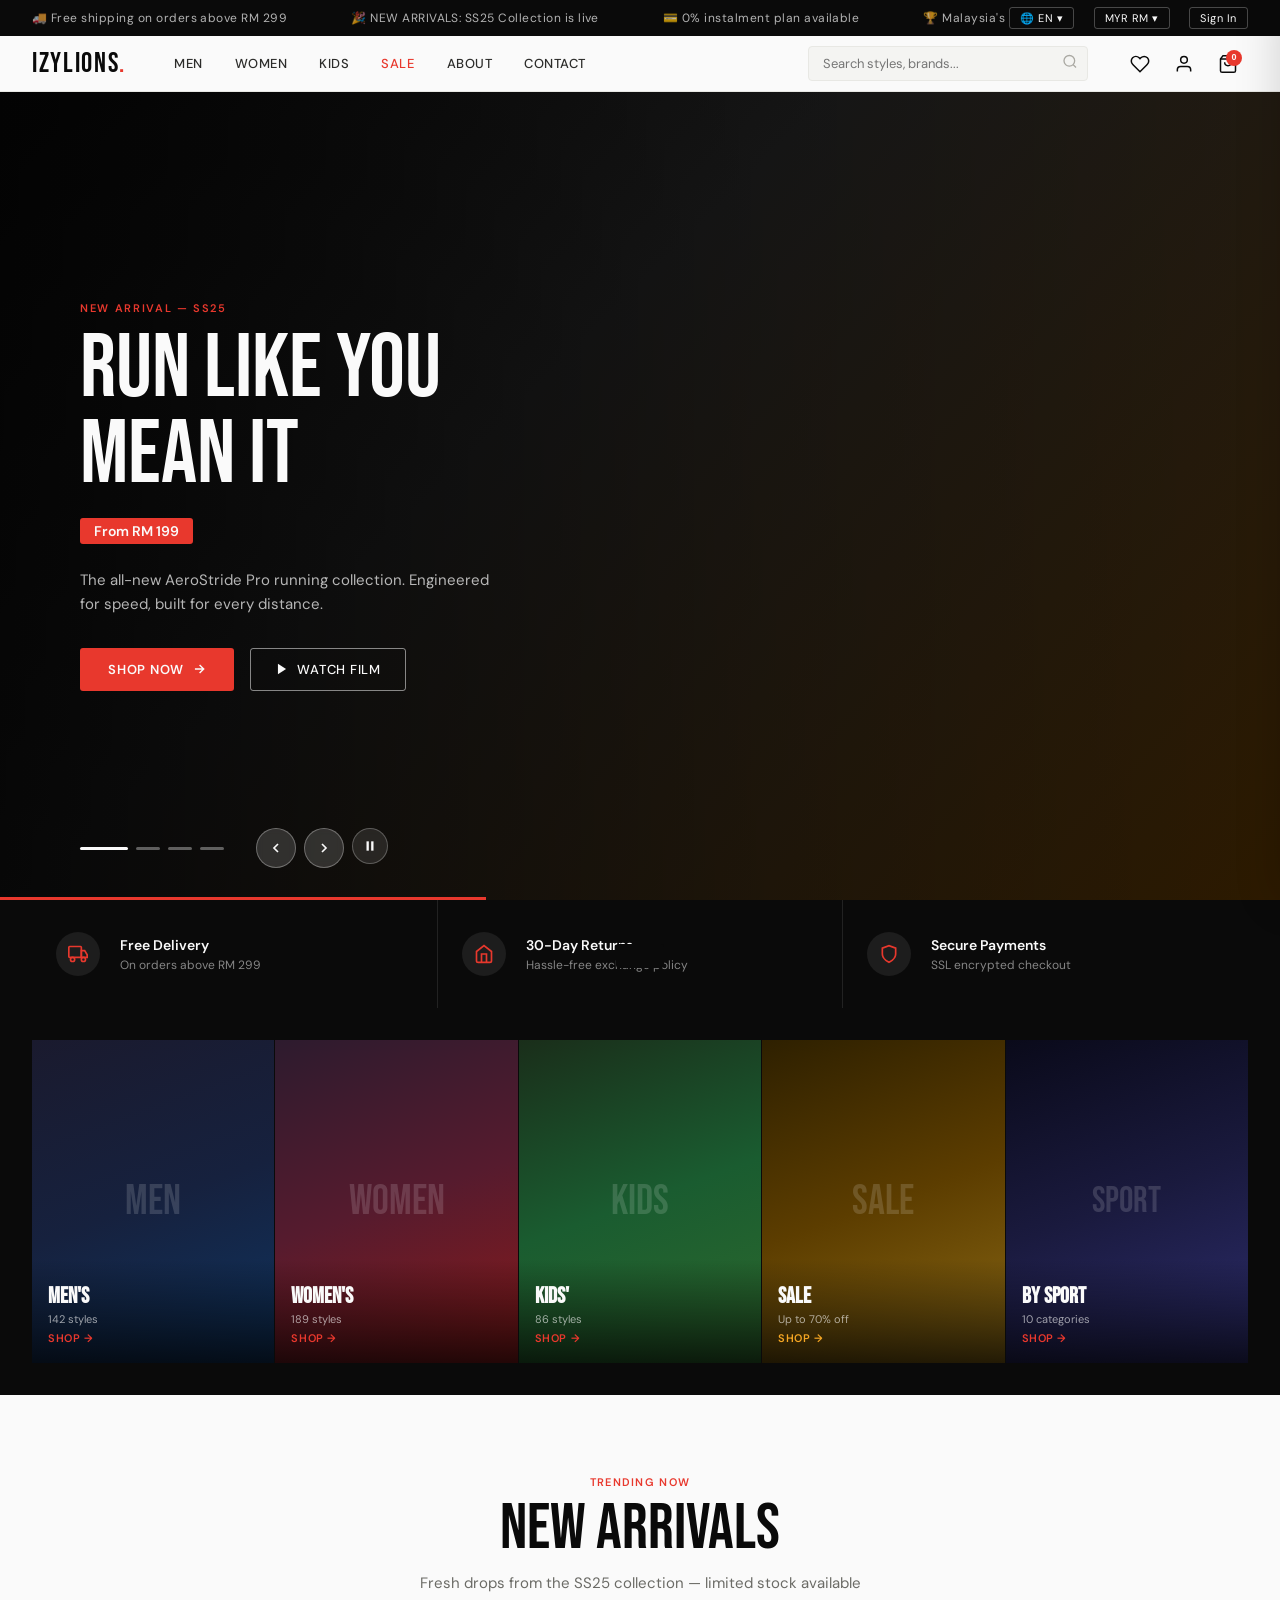
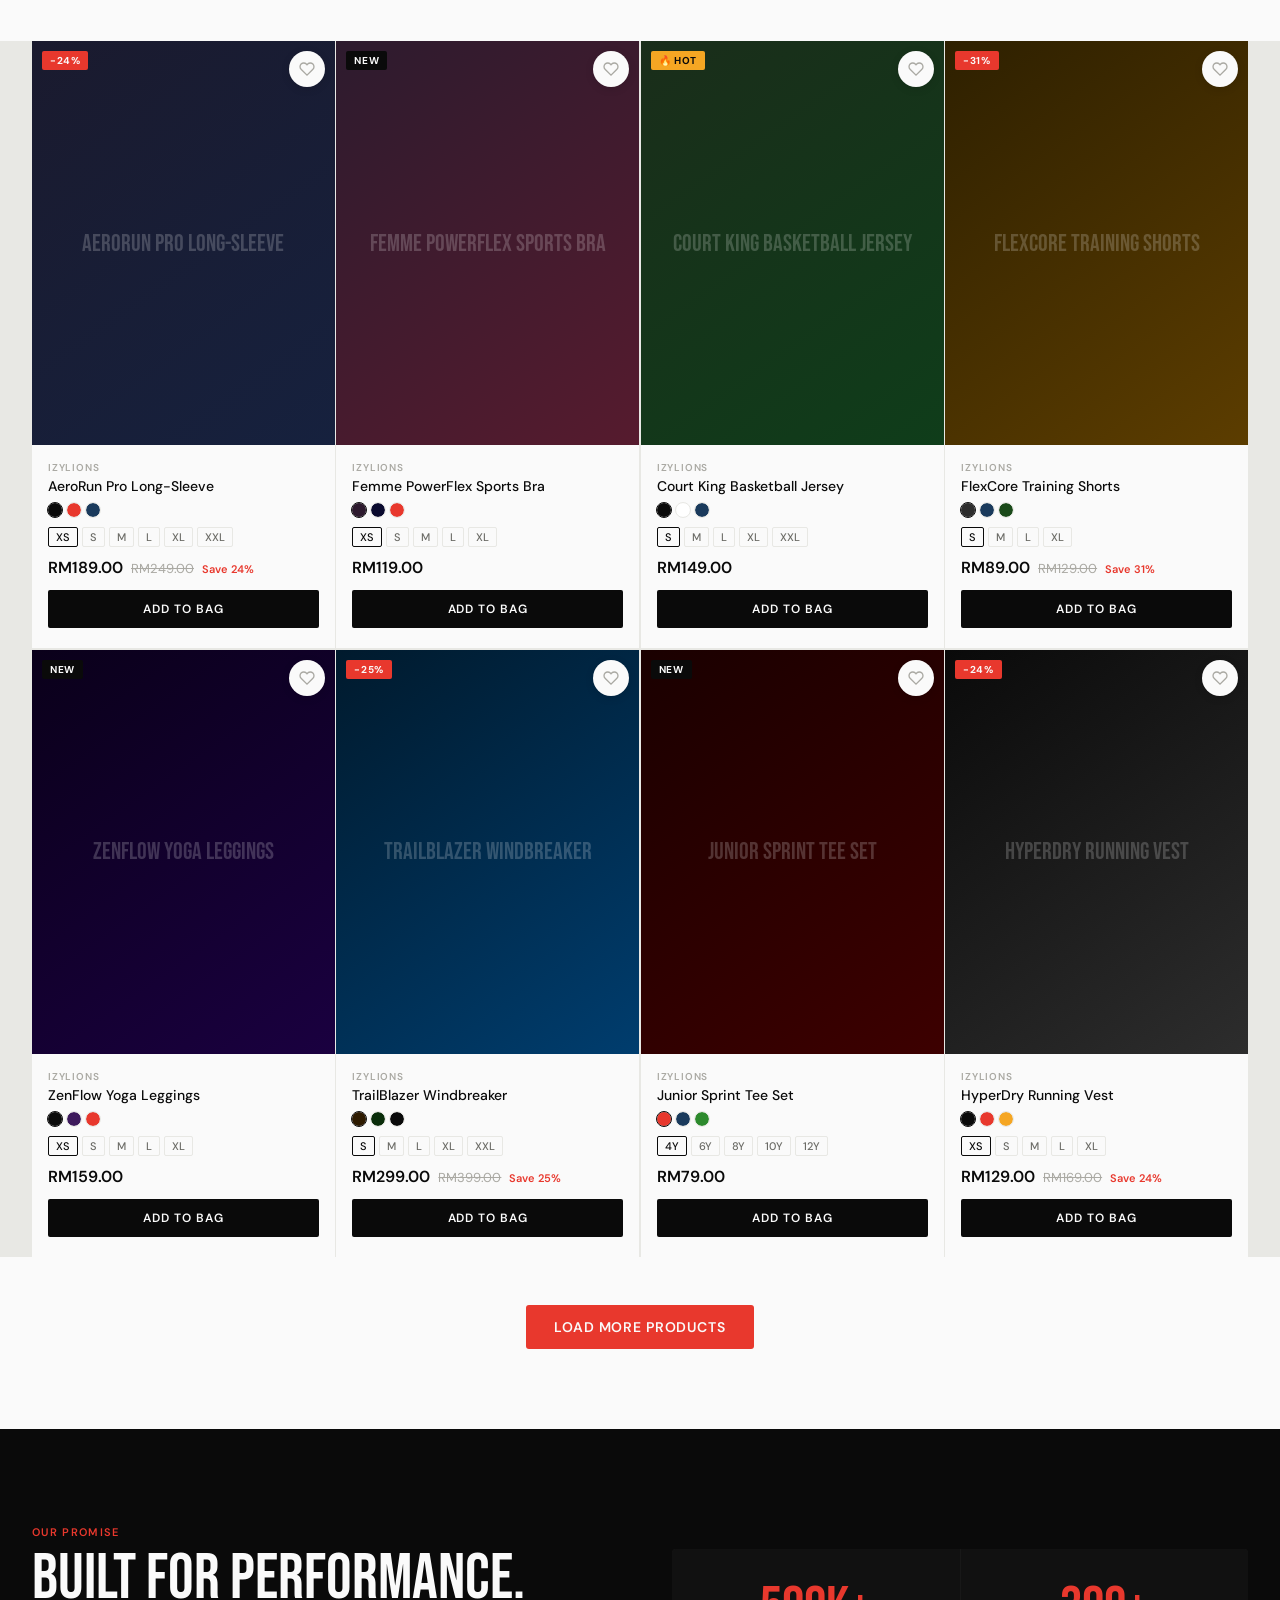
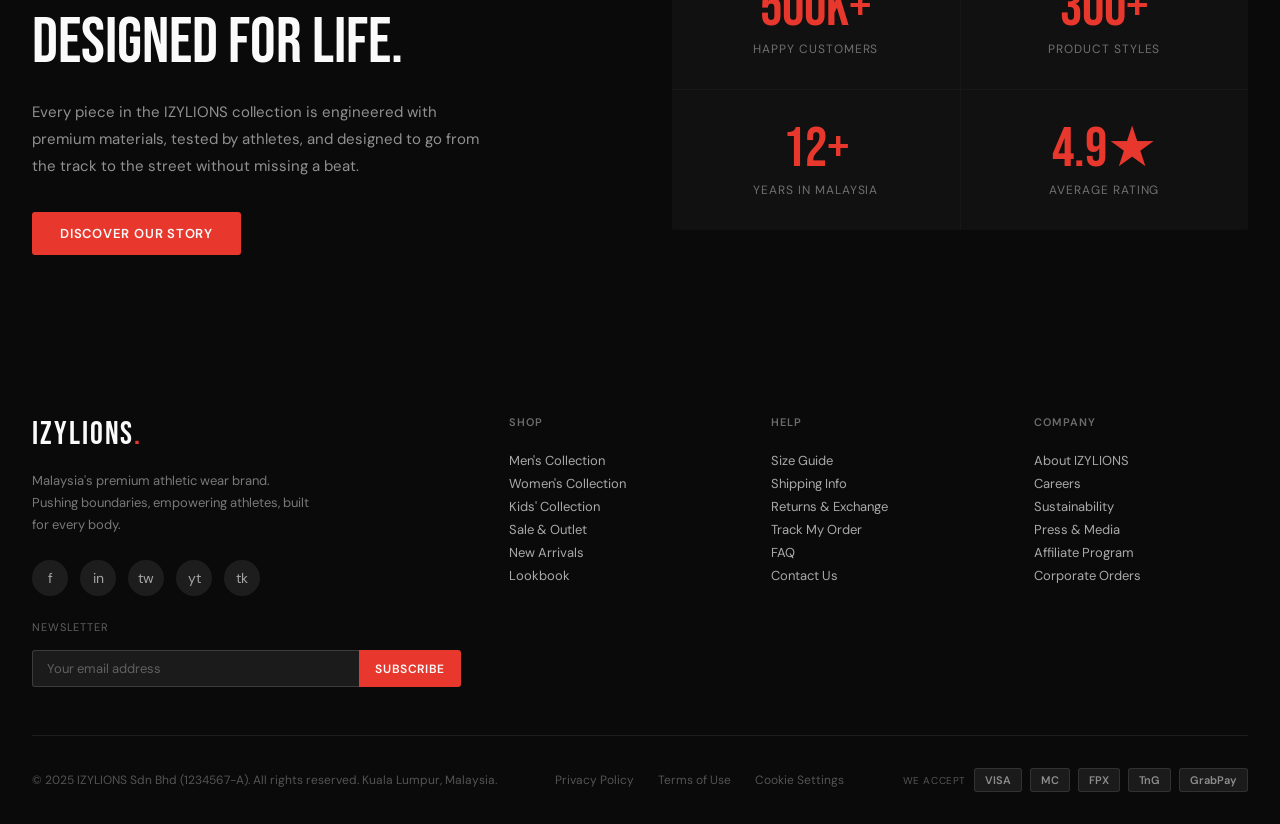
==== index.html @ 48afe11f "Rename store.html to index.html" ====
<!DOCTYPE html>
<html lang="en">
<head>
<meta charset="UTF-8">
<meta name="viewport" content="width=device-width, initial-scale=1.0">
<title>IZYLIONS — Premium Athletic Wear</title>
<link href="https://fonts.googleapis.com/css2?family=Bebas+Neue&family=DM+Sans:wght@300;400;500;600&family=DM+Serif+Display:ital@0;1&display=swap" rel="stylesheet">
<style>
:root {
  --black: #0a0a0a;
  --white: #fafafa;
  --accent: #e8382d;
  --accent2: #f5a623;
  --gray-100: #f4f4f2;
  --gray-200: #e8e8e4;
  --gray-400: #aaa9a3;
  --gray-600: #6b6b66;
  --gray-800: #2c2c2a;
  --font-display: 'Bebas Neue', sans-serif;
  --font-body: 'DM Sans', sans-serif;
  --font-serif: 'DM Serif Display', serif;
  --nav-h: 56px;
  --topbar-h: 36px;
}
* { margin:0; padding:0; box-sizing:border-box; }
html { scroll-behavior: smooth; }
body { font-family: var(--font-body); background: var(--white); color: var(--black); overflow-x:hidden; }

/* ─── CURRENCY/LANGUAGE BAR ─── */
#topbar {
  height: var(--topbar-h);
  background: var(--black);
  color: var(--white);
  display: flex;
  align-items: center;
  justify-content: space-between;
  padding: 0 2rem;
  font-size: 12px;
  letter-spacing: 0.04em;
  position: relative;
  z-index: 200;
}
#topbar .marquee-wrap { flex:1; overflow:hidden; }
#topbar .marquee { display:flex; gap:4rem; animation: marquee 28s linear infinite; white-space:nowrap; }
@keyframes marquee { from{transform:translateX(0)} to{transform:translateX(-50%)} }
#topbar .marquee span { opacity:.7; }
.topbar-right { display:flex; align-items:center; gap:1.2rem; flex-shrink:0; }
.currency-btn, .lang-btn {
  background: transparent;
  border: 1px solid rgba(255,255,255,0.25);
  color: var(--white);
  padding: 3px 10px;
  border-radius: 3px;
  font-size: 11px;
  cursor: pointer;
  font-family: var(--font-body);
  letter-spacing: 0.05em;
  position: relative;
}
.currency-btn:hover, .lang-btn:hover { border-color:rgba(255,255,255,0.6); }
.dropdown-panel {
  position: absolute;
  top: calc(100% + 6px);
  right: 0;
  background: var(--black);
  border: 1px solid rgba(255,255,255,0.15);
  min-width: 160px;
  z-index: 300;
  display: none;
  border-radius: 4px;
  overflow: hidden;
}
.dropdown-panel.open { display:block; }
.dropdown-panel a {
  display: flex; align-items:center; gap:8px;
  padding: 9px 14px;
  color: rgba(255,255,255,0.8);
  text-decoration: none;
  font-size: 12px;
  transition: background 0.15s;
}
.dropdown-panel a:hover { background: rgba(255,255,255,0.08); color:var(--white); }
.dropdown-panel a .flag { font-size:16px; }

/* ─── MAIN NAVBAR ─── */
#navbar {
  height: var(--nav-h);
  background: var(--white);
  border-bottom: 1px solid var(--gray-200);
  display: flex;
  align-items: center;
  padding: 0 2rem;
  gap: 2rem;
  position: sticky;
  top: 0;
  z-index: 150;
  transition: box-shadow 0.2s;
}
#navbar.scrolled { box-shadow: 0 2px 20px rgba(0,0,0,0.08); }
.logo {
  font-family: var(--font-display);
  font-size: 28px;
  letter-spacing: 0.06em;
  color: var(--black);
  text-decoration: none;
  flex-shrink: 0;
}
.logo span { color: var(--accent); }

/* ─── MEGA MENU NAV ─── */
.nav-links { display:flex; align-items:center; gap:0; flex:1; }
.nav-item { position:relative; }
.nav-item > a {
  display: block;
  padding: 0 1rem;
  height: var(--nav-h);
  line-height: var(--nav-h);
  font-size: 13px;
  font-weight: 500;
  letter-spacing: 0.04em;
  color: var(--gray-800);
  text-decoration: none;
  text-transform: uppercase;
  transition: color 0.15s;
  white-space: nowrap;
}
.nav-item > a:hover, .nav-item.active > a { color: var(--accent); }
.nav-item:hover .mega-menu { display:flex; }
.mega-menu {
  display: none;
  position: absolute;
  top: var(--nav-h);
  left: -2rem;
  background: var(--white);
  border: 1px solid var(--gray-200);
  border-top: 2px solid var(--accent);
  min-width: 680px;
  padding: 2rem;
  gap: 2.5rem;
  box-shadow: 0 8px 32px rgba(0,0,0,0.1);
  z-index: 200;
}
.mega-col h4 {
  font-size: 10px;
  font-weight: 600;
  letter-spacing: 0.1em;
  text-transform: uppercase;
  color: var(--gray-400);
  margin-bottom: 1rem;
  border-bottom: 1px solid var(--gray-200);
  padding-bottom: 0.5rem;
}
.mega-col a {
  display: block;
  font-size: 13px;
  color: var(--gray-600);
  text-decoration: none;
  padding: 4px 0;
  transition: color 0.12s;
}
.mega-col a:hover { color: var(--accent); }
.mega-col a.bold { font-weight:600; color: var(--black); }
.mega-featured {
  flex-shrink:0;
  width:180px;
  background: var(--gray-100);
  border-radius: 4px;
  overflow:hidden;
  position:relative;
  cursor:pointer;
}
.mega-featured img { width:100%; height:120px; object-fit:cover; display:block; }
.mega-featured-label {
  padding: 0.75rem 1rem;
  font-size: 12px;
  font-weight: 600;
  color: var(--black);
}
.mega-featured-sub { font-size:11px; color:var(--gray-600); font-weight:400; }

/* ─── SEARCH BAR ─── */
.search-wrap {
  position: relative;
  flex: 0 0 280px;
}
.search-wrap input {
  width: 100%;
  padding: 8px 36px 8px 14px;
  border: 1px solid var(--gray-200);
  border-radius: 4px;
  font-size: 13px;
  font-family: var(--font-body);
  background: var(--gray-100);
  transition: border 0.15s, background 0.15s;
  outline: none;
}
.search-wrap input:focus { border-color: var(--black); background: var(--white); }
.search-wrap .search-icon {
  position:absolute; right:10px; top:50%; transform:translateY(-50%);
  color: var(--gray-400); pointer-events:none;
}
.search-suggestions {
  position:absolute; top:calc(100% + 4px); left:0; right:0;
  background: var(--white);
  border: 1px solid var(--gray-200);
  border-radius: 4px;
  box-shadow: 0 8px 24px rgba(0,0,0,0.1);
  z-index: 300;
  display:none;
  overflow:hidden;
}
.search-suggestions.open { display:block; }
.suggestion-label {
  padding: 8px 14px 4px;
  font-size:10px;
  letter-spacing:0.08em;
  text-transform:uppercase;
  color:var(--gray-400);
  font-weight:600;
}
.suggestion-item {
  display:flex; align-items:center; gap:10px;
  padding: 8px 14px;
  font-size:13px;
  cursor:pointer;
  transition: background 0.1s;
}
.suggestion-item:hover { background: var(--gray-100); }
.suggestion-item svg { color:var(--gray-400); flex-shrink:0; }
.suggestion-item .hot { font-size:10px; background:var(--accent); color:var(--white); padding:1px 6px; border-radius:2px; margin-left:auto; }

/* ─── NAV ICONS ─── */
.nav-icons { display:flex; align-items:center; gap:4px; flex-shrink:0; }
.nav-icon-btn {
  position:relative;
  width:40px; height:40px;
  display:flex; align-items:center; justify-content:center;
  border-radius:4px;
  cursor:pointer;
  background:transparent;
  border:none;
  color:var(--black);
  transition: background 0.15s;
}
.nav-icon-btn:hover { background: var(--gray-100); }
.badge {
  position:absolute; top:6px; right:6px;
  background: var(--accent);
  color: var(--white);
  font-size:9px;
  font-weight:700;
  width:16px; height:16px;
  border-radius:50%;
  display:flex; align-items:center; justify-content:center;
  line-height:1;
}

/* ─── HERO SLIDESHOW ─── */
#hero {
  position: relative;
  height: calc(100vh - var(--nav-h) - var(--topbar-h));
  min-height: 500px;
  overflow: hidden;
  background: var(--black);
}
.slide {
  position: absolute; inset:0;
  display: flex; align-items: center;
  opacity:0; transition: opacity 0.8s ease;
  pointer-events:none;
}
.slide.active { opacity:1; pointer-events:auto; }
.slide-bg {
  position:absolute; inset:0;
  background-size:cover; background-position:center;
}
.slide-overlay {
  position:absolute; inset:0;
  background: linear-gradient(90deg, rgba(0,0,0,0.72) 0%, rgba(0,0,0,0.2) 60%, transparent 100%);
}
.slide-content {
  position:relative; z-index:2;
  padding: 0 5rem;
  max-width: 580px;
}
.slide-eyebrow {
  font-size:11px;
  font-weight:600;
  letter-spacing:0.15em;
  text-transform:uppercase;
  color:var(--accent);
  margin-bottom:0.75rem;
}
.slide-title {
  font-family: var(--font-display);
  font-size: clamp(52px, 7vw, 96px);
  line-height: 0.95;
  color: var(--white);
  margin-bottom: 1.25rem;
}
.slide-desc {
  font-size:15px;
  color: rgba(255,255,255,0.7);
  line-height:1.6;
  margin-bottom:2rem;
  max-width:420px;
}
.slide-price-tag {
  display:inline-block;
  background: var(--accent);
  color: var(--white);
  font-size:14px;
  font-weight:600;
  padding: 4px 14px;
  border-radius:3px;
  margin-bottom:1.5rem;
}
.slide-btns { display:flex; gap:1rem; flex-wrap:wrap; }
.btn-primary {
  background: var(--accent);
  color: var(--white);
  border: none;
  padding: 13px 28px;
  font-size: 13px;
  font-weight: 600;
  letter-spacing: 0.06em;
  text-transform:uppercase;
  cursor: pointer;
  border-radius: 3px;
  text-decoration:none;
  display:inline-flex; align-items:center; gap:8px;
  transition: background 0.15s, transform 0.1s;
  font-family: var(--font-body);
}
.btn-primary:hover { background: #c4281e; transform:translateY(-1px); }
.btn-outline {
  background: transparent;
  color: var(--white);
  border: 1.5px solid rgba(255,255,255,0.5);
  padding: 12px 24px;
  font-size: 13px;
  font-weight: 500;
  letter-spacing: 0.06em;
  text-transform:uppercase;
  cursor: pointer;
  border-radius: 3px;
  text-decoration:none;
  display:inline-flex; align-items:center; gap:8px;
  transition: border-color 0.15s, background 0.15s;
  font-family: var(--font-body);
}
.btn-outline:hover { border-color:var(--white); background:rgba(255,255,255,0.08); }

.slide-controls {
  position:absolute; bottom:2rem; left:5rem;
  display:flex; align-items:center; gap:1rem;
  z-index:10;
}
.slide-dots { display:flex; gap:8px; }
.slide-dot {
  width:24px; height:3px;
  background:rgba(255,255,255,0.35);
  border-radius:2px;
  cursor:pointer;
  transition: background 0.2s, width 0.3s;
}
.slide-dot.active { background:var(--white); width:48px; }
.slide-nav-btns { display:flex; gap:8px; margin-left:1rem; }
.slide-btn {
  width:40px; height:40px;
  border-radius:50%;
  background:rgba(255,255,255,0.15);
  border: 1px solid rgba(255,255,255,0.3);
  color:var(--white);
  cursor:pointer;
  display:flex; align-items:center; justify-content:center;
  transition: background 0.15s;
  backdrop-filter: blur(4px);
}
.slide-btn:hover { background:rgba(255,255,255,0.3); }
.pause-btn {
  width:36px; height:36px;
  border-radius:50%;
  background:rgba(255,255,255,0.1);
  border: 1px solid rgba(255,255,255,0.25);
  color:var(--white);
  cursor:pointer;
  display:flex; align-items:center; justify-content:center;
  transition: background 0.15s;
  backdrop-filter: blur(4px);
}
.pause-btn:hover { background:rgba(255,255,255,0.25); }
.progress-bar {
  position:absolute; bottom:0; left:0;
  height:3px; background:var(--accent);
  transition: width 0.1s linear;
  z-index:10;
}

/* ─── SECTIONS ─── */
section { padding: 5rem 2rem; }
.section-header { text-align:center; margin-bottom:3rem; }
.section-eyebrow {
  font-size:11px; font-weight:600; letter-spacing:0.12em;
  text-transform:uppercase; color:var(--accent);
  margin-bottom:0.5rem;
}
.section-title {
  font-family: var(--font-display);
  font-size: clamp(36px, 5vw, 64px);
  line-height:1;
  color: var(--black);
}
.section-sub {
  font-size:15px; color:var(--gray-600); margin-top:0.75rem;
  max-width:480px; margin-left:auto; margin-right:auto;
}

/* ─── CATEGORY STRIP ─── */
.cat-strip {
  background: var(--black);
  padding: 2rem;
  display: flex;
  gap: 1px;
  overflow-x:auto;
}
.cat-strip::-webkit-scrollbar { display:none; }
.cat-item {
  flex: 1;
  min-width: 140px;
  position:relative;
  overflow:hidden;
  cursor:pointer;
  aspect-ratio:3/4;
  background: var(--gray-800);
}
.cat-item img { width:100%; height:100%; object-fit:cover; transition: transform 0.5s; display:block; }
.cat-item:hover img { transform:scale(1.05); }
.cat-item-label {
  position:absolute; bottom:0; left:0; right:0;
  background: linear-gradient(transparent, rgba(0,0,0,0.75));
  padding: 1.5rem 1rem 1rem;
  color:var(--white);
}
.cat-item-label h3 { font-family:var(--font-display); font-size:22px; }
.cat-item-label p { font-size:11px; color:rgba(255,255,255,0.6); margin-top:2px; }
.cat-item-label a {
  font-size:11px; color:var(--accent); text-decoration:none;
  font-weight:600; letter-spacing:0.05em; text-transform:uppercase;
}

/* ─── PRODUCT GRID ─── */
.products-grid {
  display: grid;
  grid-template-columns: repeat(auto-fill, minmax(260px, 1fr));
  gap: 1.5px;
  background: var(--gray-200);
  margin: 0 -2rem;
  padding: 0 2rem;
}
.product-card {
  background: var(--white);
  cursor: pointer;
  position: relative;
  overflow: hidden;
  transition: box-shadow 0.2s;
}
.product-card:hover { box-shadow: 0 8px 32px rgba(0,0,0,0.12); z-index:2; }
.product-img-wrap {
  position:relative; overflow:hidden;
  background: var(--gray-100);
  aspect-ratio: 3/4;
}
.product-imgs { display:flex; transition: transform 0.5s ease; height:100%; }
.product-img {
  min-width:100%; height:100%; object-fit:cover;
  display:block;
}
.product-img-dots {
  position:absolute; bottom:10px; left:50%; transform:translateX(-50%);
  display:flex; gap:4px;
  opacity:0; transition:opacity 0.2s;
}
.product-card:hover .product-img-dots { opacity:1; }
.product-img-dot {
  width:5px; height:5px; border-radius:50%;
  background:rgba(255,255,255,0.5);
  cursor:pointer; border:none; padding:0;
}
.product-img-dot.active { background:var(--white); }
.product-tags {
  position:absolute; top:10px; left:10px;
  display:flex; flex-direction:column; gap:4px;
}
.tag {
  display:inline-block;
  font-size:10px; font-weight:700;
  letter-spacing:0.06em;
  text-transform:uppercase;
  padding: 3px 8px;
  border-radius:2px;
}
.tag-new { background:var(--black); color:var(--white); }
.tag-sale { background:var(--accent); color:var(--white); }
.tag-hot { background:var(--accent2); color:var(--black); }
.wishlist-btn {
  position:absolute; top:10px; right:10px;
  width:36px; height:36px;
  border-radius:50%;
  background:var(--white);
  border:none;
  cursor:pointer;
  display:flex; align-items:center; justify-content:center;
  box-shadow: 0 2px 8px rgba(0,0,0,0.12);
  transition: transform 0.15s;
  color: var(--gray-400);
}
.wishlist-btn:hover { transform:scale(1.1); }
.wishlist-btn.active { color: var(--accent); }
.product-info { padding: 1rem 1rem 1.25rem; }
.product-brand { font-size:10px; color:var(--gray-400); font-weight:600; letter-spacing:0.08em; text-transform:uppercase; }
.product-name { font-size:14px; font-weight:500; color:var(--black); margin:3px 0 8px; line-height:1.3; }
.product-colors { display:flex; gap:5px; margin-bottom:10px; }
.color-dot {
  width:14px; height:14px;
  border-radius:50%; cursor:pointer;
  border:2px solid transparent; outline:1px solid var(--gray-200);
  transition:outline-color 0.1s;
}
.color-dot:hover, .color-dot.active { outline-color:var(--black); }
.product-sizes { display:flex; gap:4px; flex-wrap:wrap; margin-bottom:10px; }
.size-chip {
  font-size:11px; font-weight:500;
  border:1px solid var(--gray-200);
  border-radius:2px;
  padding: 2px 7px;
  cursor:pointer;
  transition: border-color 0.1s, background 0.1s;
  color:var(--gray-600);
}
.size-chip:hover, .size-chip.active { border-color:var(--black); color:var(--black); }
.size-chip.out { text-decoration:line-through; color:var(--gray-400); cursor:not-allowed; }
.product-price { display:flex; align-items:baseline; gap:8px; }
.price { font-size:16px; font-weight:600; color:var(--black); }
.price-old { font-size:13px; color:var(--gray-400); text-decoration:line-through; }
.price-save { font-size:11px; color:var(--accent); font-weight:600; }
.add-cart-btn {
  width:100%;
  background:var(--black);
  color:var(--white);
  border:none;
  padding:11px;
  font-size:12px;
  font-weight:600;
  letter-spacing:0.08em;
  text-transform:uppercase;
  cursor:pointer;
  font-family:var(--font-body);
  transition: background 0.15s;
  margin-top:12px;
  border-radius:2px;
}
.add-cart-btn:hover { background: var(--accent); }

/* ─── PROMO BANNER ─── */
.promo-banner {
  background: var(--black);
  color: var(--white);
  display: grid;
  grid-template-columns: 1fr 1px 1fr 1px 1fr;
  align-items: stretch;
  margin: 0;
  padding: 0 2rem;
}
.promo-item {
  display:flex; align-items:center; gap:1.25rem;
  padding: 2rem 1.5rem;
}
.promo-icon {
  width:44px; height:44px;
  border-radius:50%;
  background: rgba(255,255,255,0.08);
  display:flex; align-items:center; justify-content:center;
  flex-shrink:0;
  color:var(--accent);
}
.promo-text h4 { font-size:14px; font-weight:600; margin-bottom:3px; }
.promo-text p { font-size:12px; color:rgba(255,255,255,0.5); }
.promo-divider { background:rgba(255,255,255,0.1); width:1px; }

/* ─── MODALS ─── */
.modal-overlay {
  position:fixed; inset:0;
  background:rgba(0,0,0,0.5);
  z-index:1000;
  display:none;
  align-items:center;
  justify-content:center;
  padding:1rem;
  backdrop-filter:blur(4px);
}
.modal-overlay.open { display:flex; }
.modal {
  background:var(--white);
  border-radius:4px;
  max-width:460px;
  width:100%;
  overflow:hidden;
  position:relative;
  animation: modalIn 0.25s ease;
}
@keyframes modalIn { from{transform:translateY(20px);opacity:0} to{transform:translateY(0);opacity:1} }
.modal-header {
  padding: 1.5rem 1.5rem 0;
  display:flex; align-items:center; justify-content:space-between;
}
.modal-header h2 { font-family:var(--font-display); font-size:28px; letter-spacing:0.04em; }
.modal-close {
  background:none; border:none; cursor:pointer;
  width:32px; height:32px;
  border-radius:50%;
  display:flex; align-items:center; justify-content:center;
  color:var(--gray-600);
  font-size:18px;
  transition: background 0.1s;
}
.modal-close:hover { background:var(--gray-100); }
.modal-body { padding: 1.5rem; }
.form-group { margin-bottom:1rem; }
.form-group label {
  display:block;
  font-size:12px; font-weight:600;
  letter-spacing:0.05em; text-transform:uppercase;
  color:var(--gray-600); margin-bottom:6px;
}
.form-group input, .form-group select {
  width:100%; padding:10px 12px;
  border:1px solid var(--gray-200);
  border-radius:3px;
  font-size:14px; font-family:var(--font-body);
  outline:none;
  transition: border-color 0.15s;
  background:var(--white);
}
.form-group input:focus { border-color:var(--black); }
.form-row { display:grid; grid-template-columns:1fr 1fr; gap:1rem; }
.btn-full {
  width:100%;
  background:var(--black); color:var(--white);
  border:none; padding:13px;
  font-size:13px; font-weight:600;
  letter-spacing:0.06em; text-transform:uppercase;
  cursor:pointer; border-radius:3px;
  font-family:var(--font-body);
  transition: background 0.15s;
}
.btn-full:hover { background:var(--accent); }
.modal-switch {
  text-align:center; margin-top:1rem;
  font-size:13px; color:var(--gray-600);
}
.modal-switch a { color:var(--black); font-weight:600; text-decoration:none; cursor:pointer; }
.modal-tabs { display:flex; border-bottom:1px solid var(--gray-200); }
.modal-tab {
  flex:1; padding:1rem;
  background:none; border:none;
  font-size:13px; font-weight:600;
  letter-spacing:0.04em; text-transform:uppercase;
  cursor:pointer; color:var(--gray-400);
  border-bottom:2px solid transparent;
  font-family:var(--font-body);
  transition: color 0.15s, border-color 0.15s;
}
.modal-tab.active { color:var(--black); border-bottom-color:var(--black); }

/* ─── CART SIDEBAR ─── */
#cart-sidebar {
  position:fixed; right:0; top:0; bottom:0;
  width:420px; max-width:100vw;
  background:var(--white);
  z-index:1100;
  box-shadow:-4px 0 40px rgba(0,0,0,0.15);
  transform:translateX(100%);
  transition:transform 0.35s cubic-bezier(0.4,0,0.2,1);
  display:flex; flex-direction:column;
}
#cart-sidebar.open { transform:translateX(0); }
.cart-header {
  padding:1.5rem;
  display:flex; align-items:center; justify-content:space-between;
  border-bottom:1px solid var(--gray-200);
}
.cart-header h2 { font-family:var(--font-display); font-size:24px; }
.cart-items { flex:1; overflow-y:auto; padding:1rem 1.5rem; }
.cart-item {
  display:flex; gap:1rem;
  padding:1rem 0;
  border-bottom:1px solid var(--gray-100);
}
.cart-item-img {
  width:80px; height:100px;
  object-fit:cover; border-radius:2px;
  background:var(--gray-100); flex-shrink:0;
}
.cart-item-info { flex:1; }
.cart-item-name { font-size:13px; font-weight:500; line-height:1.3; margin-bottom:4px; }
.cart-item-meta { font-size:11px; color:var(--gray-400); margin-bottom:8px; }
.cart-item-actions { display:flex; align-items:center; gap:0.75rem; }
.qty-control { display:flex; align-items:center; gap:0; border:1px solid var(--gray-200); border-radius:2px; overflow:hidden; }
.qty-btn { background:none; border:none; width:28px; height:28px; cursor:pointer; font-size:14px; color:var(--black); transition:background 0.1s; }
.qty-btn:hover { background:var(--gray-100); }
.qty-val { font-size:13px; font-weight:500; width:28px; text-align:center; }
.cart-item-price { font-size:14px; font-weight:600; margin-left:auto; }
.cart-remove { background:none; border:none; cursor:pointer; color:var(--gray-400); font-size:16px; }
.cart-footer {
  padding:1.5rem;
  border-top:1px solid var(--gray-200);
  background:var(--white);
}
.cart-total-row { display:flex; justify-content:space-between; align-items:center; margin-bottom:1rem; }
.cart-total-row span:first-child { font-size:13px; color:var(--gray-600); }
.cart-total-row span:last-child { font-size:18px; font-weight:600; }
.cart-checkout-btn {
  width:100%; background:var(--accent); color:var(--white);
  border:none; padding:15px;
  font-size:14px; font-weight:600;
  letter-spacing:0.06em; text-transform:uppercase;
  cursor:pointer; border-radius:3px;
  font-family:var(--font-body);
  transition:background 0.15s;
}
.cart-checkout-btn:hover { background:#c4281e; }
.cart-empty { text-align:center; padding:4rem 1rem; }
.cart-empty p { color:var(--gray-400); font-size:14px; margin-top:1rem; }

/* ─── CHECKOUT PAGE ─── */
#checkout-page {
  display:none; position:fixed; inset:0;
  background:var(--white); z-index:1200;
  overflow-y:auto;
}
#checkout-page.open { display:block; }
.checkout-inner {
  max-width:1100px; margin:0 auto;
  display:grid; grid-template-columns:1fr 420px;
  gap:0; min-height:100vh;
}
.checkout-form-col {
  padding: 3rem 3rem 3rem 2rem;
  border-right:1px solid var(--gray-200);
}
.checkout-summary-col {
  padding: 3rem 2rem;
  background:var(--gray-100);
}
.checkout-logo { font-family:var(--font-display); font-size:28px; margin-bottom:2.5rem; }
.checkout-logo span { color:var(--accent); }
.checkout-section { margin-bottom:2rem; }
.checkout-section h3 {
  font-size:11px; font-weight:600;
  letter-spacing:0.1em; text-transform:uppercase;
  color:var(--gray-600); margin-bottom:1rem;
  padding-bottom:0.5rem; border-bottom:1px solid var(--gray-200);
}
.payment-icons { display:flex; gap:8px; margin-bottom:1rem; }
.pay-icon {
  border:1px solid var(--gray-200);
  border-radius:3px; padding:4px 10px;
  font-size:11px; font-weight:600;
  background:var(--white);
  color:var(--gray-600);
}
.checkout-summary-item { display:flex; align-items:center; gap:1rem; margin-bottom:1rem; }
.checkout-item-img { width:56px; height:70px; object-fit:cover; border-radius:2px; background:var(--gray-200); position:relative; }
.checkout-item-qty { position:absolute; top:-6px; right:-6px; width:18px; height:18px; background:var(--gray-400); color:var(--white); border-radius:50%; font-size:10px; font-weight:700; display:flex; align-items:center; justify-content:center; }
.checkout-item-name { font-size:13px; font-weight:500; flex:1; }
.checkout-item-price { font-size:13px; font-weight:600; }
.checkout-totals { border-top:1px solid var(--gray-200); padding-top:1rem; margin-top:1rem; }
.checkout-total-row { display:flex; justify-content:space-between; font-size:13px; color:var(--gray-600); margin-bottom:6px; }
.checkout-total-row.total { font-size:16px; font-weight:600; color:var(--black); margin-top:8px; padding-top:8px; border-top:1px solid var(--gray-200); }

/* ─── WISHLIST PAGE ─── */
#wishlist-page {
  display:none; position:fixed; inset:0;
  background:var(--white); z-index:1200;
  overflow-y:auto;
}
#wishlist-page.open { display:block; }
.page-inner { max-width:1200px; margin:0 auto; padding:2rem; }
.page-header-bar { display:flex; align-items:center; gap:1rem; margin-bottom:2rem; padding-bottom:1.5rem; border-bottom:1px solid var(--gray-200); }
.page-header-bar button { background:none; border:none; cursor:pointer; font-size:22px; color:var(--gray-600); }
.page-header-bar h1 { font-family:var(--font-display); font-size:36px; }

/* ─── TOAST ─── */
#toast {
  position:fixed; bottom:2rem; left:50%; transform:translateX(-50%) translateY(100px);
  background:var(--black); color:var(--white);
  padding:12px 24px; border-radius:3px;
  font-size:13px; font-weight:500;
  z-index:2000;
  transition:transform 0.3s cubic-bezier(0.4,0,0.2,1);
  white-space:nowrap;
}
#toast.show { transform:translateX(-50%) translateY(0); }

/* ─── FOOTER ─── */
footer {
  background: var(--black);
  color: var(--white);
  padding: 4rem 2rem 2rem;
}
.footer-grid {
  display:grid;
  grid-template-columns:2fr 1fr 1fr 1fr;
  gap:3rem;
  margin-bottom:3rem;
}
.footer-brand .logo { font-size:32px; margin-bottom:1rem; display:block; }
.footer-brand p { font-size:13px; color:rgba(255,255,255,0.45); line-height:1.7; max-width:280px; }
.footer-col h4 { font-size:11px; font-weight:600; letter-spacing:0.1em; text-transform:uppercase; color:rgba(255,255,255,0.4); margin-bottom:1.25rem; }
.footer-col a { display:block; font-size:13px; color:rgba(255,255,255,0.65); text-decoration:none; padding:3px 0; transition:color 0.12s; }
.footer-col a:hover { color:var(--white); }
.footer-bottom { border-top:1px solid rgba(255,255,255,0.08); padding-top:2rem; display:flex; justify-content:space-between; align-items:center; font-size:12px; color:rgba(255,255,255,0.3); }
.footer-bottom a { color:rgba(255,255,255,0.3); text-decoration:none; }
.footer-bottom a:hover { color:rgba(255,255,255,0.6); }
.social-links { display:flex; gap:12px; margin-top:1.5rem; }
.social-link { width:36px; height:36px; border-radius:50%; background:rgba(255,255,255,0.08); display:flex; align-items:center; justify-content:center; color:rgba(255,255,255,0.6); text-decoration:none; font-size:14px; transition:background 0.15s; }
.social-link:hover { background:rgba(255,255,255,0.18); }
.newsletter-wrap { display:flex; gap:0; margin-top:1rem; }
.newsletter-wrap input { flex:1; background:rgba(255,255,255,0.07); border:1px solid rgba(255,255,255,0.15); border-right:none; padding:9px 14px; color:var(--white); font-size:13px; font-family:var(--font-body); outline:none; border-radius:3px 0 0 3px; }
.newsletter-wrap input::placeholder { color:rgba(255,255,255,0.3); }
.newsletter-wrap button { background:var(--accent); border:none; padding:9px 16px; color:var(--white); font-size:12px; font-weight:600; cursor:pointer; border-radius:0 3px 3px 0; letter-spacing:0.05em; font-family:var(--font-body); text-transform:uppercase; transition:background 0.15s; }
.newsletter-wrap button:hover { background:#c4281e; }

/* ─── ABOUT / CONTACT PAGES ─── */
#about-page, #contact-page {
  display:none; position:fixed; inset:0;
  background:var(--white); z-index:1200;
  overflow-y:auto;
}
#about-page.open, #contact-page.open { display:block; }
.about-hero { background:var(--black); color:var(--white); padding:6rem 2rem; text-align:center; }
.about-hero h1 { font-family:var(--font-display); font-size:80px; line-height:1; }
.about-hero p { color:rgba(255,255,255,0.6); font-size:16px; max-width:560px; margin:1.5rem auto 0; line-height:1.7; }
.about-body { max-width:800px; margin:4rem auto; padding:0 2rem; }
.about-body h2 { font-family:var(--font-display); font-size:48px; margin:3rem 0 1rem; }
.about-body p { font-size:15px; color:var(--gray-600); line-height:1.8; margin-bottom:1.5rem; }
.stats-row { display:grid; grid-template-columns:repeat(3,1fr); gap:2rem; margin:3rem 0; text-align:center; border:1px solid var(--gray-200); border-radius:4px; overflow:hidden; }
.stat-box { padding:2rem; }
.stat-box:not(:last-child) { border-right:1px solid var(--gray-200); }
.stat-num { font-family:var(--font-display); font-size:56px; color:var(--accent); }
.stat-label { font-size:13px; color:var(--gray-600); margin-top:4px; }
.contact-grid { display:grid; grid-template-columns:1fr 1fr; gap:4rem; max-width:900px; margin:4rem auto; padding:0 2rem; }

/* ─── RESPONSIVE ─── */
@media(max-width:768px){
  .footer-grid { grid-template-columns:1fr 1fr; }
  .checkout-inner { grid-template-columns:1fr; }
  .checkout-summary-col { display:none; }
  .mega-menu { min-width:95vw; }
  .slide-content { padding:0 1.5rem; }
  .slide-controls { left:1.5rem; }
  .promo-banner { grid-template-columns:1fr; }
  .promo-divider { display:none; }
  #cart-sidebar { width:100vw; }
  .search-wrap { flex:0 0 160px; }
}
@media(max-width:520px){
  .footer-grid { grid-template-columns:1fr; }
  .contact-grid { grid-template-columns:1fr; }
}
</style>
</head>
<body>

<!-- ─── TOP BAR ─── -->
<div id="topbar">
  <div class="marquee-wrap">
    <div class="marquee">
      <span>🚚 Free shipping on orders above RM 299</span>
      <span>🎉 NEW ARRIVALS: SS25 Collection is live</span>
      <span>💳 0% instalment plan available</span>
      <span>🏆 Malaysia's #1 Athletic Wear Brand — IZYLIONS</span>
      <span>🚚 Free shipping on orders above RM 299</span>
      <span>🎉 NEW ARRIVALS: SS25 Collection is live</span>
      <span>💳 0% instalment plan available</span>
      <span>🏆 Malaysia's #1 Athletic Wear Brand — IZYLIONS</span>
    </div>
  </div>
  <div class="topbar-right">
    <!-- Language -->
    <div style="position:relative;">
      <button class="lang-btn" onclick="toggleDropdown('lang-dd')">
        🌐 <span id="lang-label">EN</span> ▾
      </button>
      <div class="dropdown-panel" id="lang-dd">
        <div class="dropdown-panel a" style="padding:6px 14px;font-size:10px;color:rgba(255,255,255,0.4);letter-spacing:0.08em;text-transform:uppercase;">Language</div>
        <a href="#" onclick="setLang('EN','en');return false;"><span class="flag">🇲🇾</span> English (MY)</a>
        <a href="#" onclick="setLang('EN','en');return false;"><span class="flag">🇺🇸</span> English (US)</a>
        <a href="#" onclick="setLang('中文','zh');return false;"><span class="flag">🇨🇳</span> 简体中文</a>
        <a href="#" onclick="setLang('한국어','ko');return false;"><span class="flag">🇰🇷</span> 한국어</a>
        <a href="#" onclick="setLang('日本語','ja');return false;"><span class="flag">🇯🇵</span> 日本語</a>
        <a href="#" onclick="setLang('BH','id');return false;"><span class="flag">🇮🇩</span> Bahasa Indonesia</a>
        <a href="#" onclick="setLang('ภาษา','th');return false;"><span class="flag">🇹🇭</span> ภาษาไทย</a>
        <a href="#" onclick="setLang('SG','en-sg');return false;"><span class="flag">🇸🇬</span> English (SG)</a>
      </div>
    </div>
    <!-- Currency -->
    <div style="position:relative;">
      <button class="currency-btn" onclick="toggleDropdown('curr-dd')">
        <span id="curr-label">MYR RM</span> ▾
      </button>
      <div class="dropdown-panel" id="curr-dd">
        <div style="padding:6px 14px;font-size:10px;color:rgba(255,255,255,0.4);letter-spacing:0.08em;text-transform:uppercase;">Currency</div>
        <a href="#" onclick="setCurr('MYR','RM',1);return false;"><span class="flag">🇲🇾</span> MYR — Ringgit</a>
        <a href="#" onclick="setCurr('USD','$',0.22);return false;"><span class="flag">🇺🇸</span> USD — Dollar</a>
        <a href="#" onclick="setCurr('SGD','S$',0.30);return false;"><span class="flag">🇸🇬</span> SGD — Dollar</a>
        <a href="#" onclick="setCurr('CNY','¥',1.59);return false;"><span class="flag">🇨🇳</span> CNY — Yuan</a>
        <a href="#" onclick="setCurr('KRW','₩',296);return false;"><span class="flag">🇰🇷</span> KRW — Won</a>
        <a href="#" onclick="setCurr('IDR','Rp',3430);return false;"><span class="flag">🇮🇩</span> IDR — Rupiah</a>
        <a href="#" onclick="setCurr('JPY','¥',33);return false;"><span class="flag">🇯🇵</span> JPY — Yen</a>
        <a href="#" onclick="setCurr('THB','฿',7.9);return false;"><span class="flag">🇹🇭</span> THB — Baht</a>
      </div>
    </div>
    <button class="lang-btn" onclick="openModal('login-modal')">Sign In</button>
  </div>
</div>

<!-- ─── NAVBAR ─── -->
<nav id="navbar">
  <a href="#" class="logo">IZYLIONS<span>.</span></a>

  <div class="nav-links">
    <!-- Men -->
    <div class="nav-item">
      <a href="#">Men</a>
      <div class="mega-menu">
        <div class="mega-col">
          <h4>By Type</h4>
          <a href="#" class="bold">New Arrivals</a>
          <a href="#">T-Shirts & Tops</a>
          <a href="#">Hoodies & Sweatshirts</a>
          <a href="#">Jackets & Outerwear</a>
          <a href="#">Shorts</a>
          <a href="#">Track Pants</a>
          <a href="#">Joggers</a>
          <a href="#">Underwear & Socks</a>
          <a href="#">Compression Wear</a>
        </div>
        <div class="mega-col">
          <h4>By Sport</h4>
          <a href="#">Running</a>
          <a href="#">Basketball</a>
          <a href="#">Football</a>
          <a href="#">Training & Gym</a>
          <a href="#">Tennis</a>
          <a href="#">Swimming</a>
          <a href="#">Hiking & Trail</a>
          <a href="#">Yoga & Pilates</a>
        </div>
        <div class="mega-col">
          <h4>Collections</h4>
          <a href="#" class="bold" style="color:var(--accent)">🔥 On Sale</a>
          <a href="#">Summer 2025</a>
          <a href="#">Classic Edition</a>
          <a href="#">Limited Drop</a>
          <a href="#">Collaborations</a>
        </div>
        <div class="mega-featured">
          <div style="background:linear-gradient(135deg,#0a0a0a,#333);height:120px;display:flex;align-items:center;justify-content:center;">
            <span style="font-family:'Bebas Neue',sans-serif;font-size:28px;color:white;">NEW DROP</span>
          </div>
          <div class="mega-featured-label">
            Men's SS25
            <div class="mega-featured-sub">From RM 99</div>
          </div>
        </div>
      </div>
    </div>
    <!-- Women -->
    <div class="nav-item">
      <a href="#">Women</a>
      <div class="mega-menu">
        <div class="mega-col">
          <h4>By Type</h4>
          <a href="#" class="bold">New Arrivals</a>
          <a href="#">Sports Bras</a>
          <a href="#">Leggings & Tights</a>
          <a href="#">T-Shirts & Tops</a>
          <a href="#">Hoodies & Sweatshirts</a>
          <a href="#">Skirts & Dresses</a>
          <a href="#">Shorts</a>
          <a href="#">Jackets</a>
        </div>
        <div class="mega-col">
          <h4>By Sport</h4>
          <a href="#">Running</a>
          <a href="#">Yoga & Pilates</a>
          <a href="#">Training & Gym</a>
          <a href="#">Tennis</a>
          <a href="#">Dance</a>
          <a href="#">Swimming</a>
          <a href="#">Hiking</a>
        </div>
        <div class="mega-col">
          <h4>Collections</h4>
          <a href="#" class="bold" style="color:var(--accent)">🔥 On Sale</a>
          <a href="#">Femme Power Series</a>
          <a href="#">Maternity Active</a>
          <a href="#">Plus Size</a>
          <a href="#">Loungewear</a>
        </div>
        <div class="mega-featured">
          <div style="background:linear-gradient(135deg,#8B1A1A,#c4281e);height:120px;display:flex;align-items:center;justify-content:center;">
            <span style="font-family:'Bebas Neue',sans-serif;font-size:28px;color:white;">FEMME SS25</span>
          </div>
          <div class="mega-featured-label">
            Women's Collection
            <div class="mega-featured-sub">From RM 89</div>
          </div>
        </div>
      </div>
    </div>
    <!-- Kids -->
    <div class="nav-item">
      <a href="#">Kids</a>
      <div class="mega-menu">
        <div class="mega-col">
          <h4>Age Group</h4>
          <a href="#">Baby (0–24M)</a>
          <a href="#">Toddler (2–4Y)</a>
          <a href="#">Little Kids (4–7Y)</a>
          <a href="#">Big Kids (7–15Y)</a>
        </div>
        <div class="mega-col">
          <h4>By Type</h4>
          <a href="#">T-Shirts</a>
          <a href="#">Shorts & Pants</a>
          <a href="#">Hoodies</a>
          <a href="#">Sets & Kits</a>
          <a href="#">School Uniforms</a>
        </div>
      </div>
    </div>
    <!-- Sale -->
    <div class="nav-item">
      <a href="#" style="color:var(--accent);">Sale</a>
      <div class="mega-menu">
        <div class="mega-col">
          <h4>Men's Sale</h4>
          <a href="#">Up to 70% off Tops</a>
          <a href="#">Bottoms from RM 49</a>
          <a href="#">Clearance Jackets</a>
        </div>
        <div class="mega-col">
          <h4>Women's Sale</h4>
          <a href="#">Sports Bras from RM 39</a>
          <a href="#">Leggings Deals</a>
          <a href="#">Bundle & Save</a>
        </div>
        <div class="mega-col">
          <h4>Last Chance</h4>
          <a href="#" class="bold" style="color:var(--accent)">Final Sale Items</a>
          <a href="#">Outlet Sizes</a>
        </div>
      </div>
    </div>
    <!-- About -->
    <div class="nav-item">
      <a href="#" onclick="openPage('about-page');return false;">About</a>
    </div>
    <!-- Contact -->
    <div class="nav-item">
      <a href="#" onclick="openPage('contact-page');return false;">Contact</a>
    </div>
  </div>

  <!-- Search -->
  <div class="search-wrap">
    <input type="text" id="search-input" placeholder="Search styles, brands..." autocomplete="off"
      oninput="handleSearch(this.value)"
      onfocus="document.getElementById('search-suggestions').classList.add('open')"
    />
    <span class="search-icon">
      <svg width="16" height="16" viewBox="0 0 24 24" fill="none" stroke="currentColor" stroke-width="2"><circle cx="11" cy="11" r="8"/><path d="m21 21-4.35-4.35"/></svg>
    </span>
    <div class="search-suggestions" id="search-suggestions">
      <div class="suggestion-label">Popular Searches</div>
      <div class="suggestion-item" onclick="doSearch('Running Shoes')">
        <svg width="14" height="14" viewBox="0 0 24 24" fill="none" stroke="currentColor" stroke-width="2"><circle cx="11" cy="11" r="8"/><path d="m21 21-4.35-4.35"/></svg>
        Running Shoes <span class="hot">HOT</span>
      </div>
      <div class="suggestion-item" onclick="doSearch('Compression Tights')">
        <svg width="14" height="14" viewBox="0 0 24 24" fill="none" stroke="currentColor" stroke-width="2"><circle cx="11" cy="11" r="8"/><path d="m21 21-4.35-4.35"/></svg>
        Compression Tights
      </div>
      <div class="suggestion-item" onclick="doSearch('Basketball Jersey')">
        <svg width="14" height="14" viewBox="0 0 24 24" fill="none" stroke="currentColor" stroke-width="2"><circle cx="11" cy="11" r="8"/><path d="m21 21-4.35-4.35"/></svg>
        Basketball Jersey <span class="hot">NEW</span>
      </div>
      <div class="suggestion-item" onclick="doSearch('Yoga Pants Women')">
        <svg width="14" height="14" viewBox="0 0 24 24" fill="none" stroke="currentColor" stroke-width="2"><circle cx="11" cy="11" r="8"/><path d="m21 21-4.35-4.35"/></svg>
        Yoga Pants Women
      </div>
      <div class="suggestion-item" onclick="doSearch('Hoodies Sale')">
        <svg width="14" height="14" viewBox="0 0 24 24" fill="none" stroke="currentColor" stroke-width="2"><circle cx="11" cy="11" r="8"/><path d="m21 21-4.35-4.35"/></svg>
        Hoodies Sale <span class="hot">SALE</span>
      </div>
      <div id="live-suggestions"></div>
    </div>
  </div>

  <!-- Nav Icons -->
  <div class="nav-icons">
    <button class="nav-icon-btn" title="Wishlist" onclick="openPage('wishlist-page')">
      <svg width="20" height="20" viewBox="0 0 24 24" fill="none" stroke="currentColor" stroke-width="1.8"><path d="M20.84 4.61a5.5 5.5 0 0 0-7.78 0L12 5.67l-1.06-1.06a5.5 5.5 0 0 0-7.78 7.78l1.06 1.06L12 21.23l7.78-7.78 1.06-1.06a5.5 5.5 0 0 0 0-7.78z"/></svg>
      <span class="badge" id="wishlist-badge" style="display:none">0</span>
    </button>
    <button class="nav-icon-btn" title="Account" onclick="openModal('login-modal')">
      <svg width="20" height="20" viewBox="0 0 24 24" fill="none" stroke="currentColor" stroke-width="1.8"><path d="M20 21v-2a4 4 0 0 0-4-4H8a4 4 0 0 0-4 4v2"/><circle cx="12" cy="7" r="4"/></svg>
    </button>
    <button class="nav-icon-btn" title="Cart" onclick="toggleCart()">
      <svg width="20" height="20" viewBox="0 0 24 24" fill="none" stroke="currentColor" stroke-width="1.8"><path d="M6 2 3 6v14a2 2 0 0 0 2 2h14a2 2 0 0 0 2-2V6l-3-4z"/><line x1="3" y1="6" x2="21" y2="6"/><path d="M16 10a4 4 0 0 1-8 0"/></svg>
      <span class="badge" id="cart-badge">0</span>
    </button>
  </div>
</nav>

<!-- ─── HERO SLIDESHOW ─── -->
<section id="hero">
  <div class="slide active" id="slide-0">
    <div class="slide-bg" style="background:linear-gradient(135deg,#0a0a0a 0%,#1a1a1a 40%,#2d1a00 100%)"></div>
    <div class="slide-overlay"></div>
    <div class="slide-content">
      <div class="slide-eyebrow">New Arrival — SS25</div>
      <div class="slide-title">RUN LIKE YOU MEAN IT</div>
      <div class="slide-price-tag">From RM 199</div>
      <div class="slide-desc">The all-new AeroStride Pro running collection. Engineered for speed, built for every distance.</div>
      <div class="slide-btns">
        <a href="#products" class="btn-primary">
          Shop Now
          <svg width="14" height="14" viewBox="0 0 24 24" fill="none" stroke="currentColor" stroke-width="2.5"><path d="m5 12 14 0M13 5l7 7-7 7"/></svg>
        </a>
        <button class="btn-outline" onclick="showToast('▶ Video player coming soon')">
          <svg width="14" height="14" viewBox="0 0 24 24" fill="currentColor"><polygon points="5,3 19,12 5,21"/></svg>
          Watch Film
        </button>
      </div>
    </div>
  </div>
  <div class="slide" id="slide-1">
    <div class="slide-bg" style="background:linear-gradient(135deg,#1a0000 0%,#3d0000 40%,#8B1A1A 100%)"></div>
    <div class="slide-overlay"></div>
    <div class="slide-content">
      <div class="slide-eyebrow">Limited Edition Drop</div>
      <div class="slide-title">FEMME POWER SERIES</div>
      <div class="slide-price-tag">Up to 30% OFF</div>
      <div class="slide-desc">Strength has a new shape. Designed exclusively for women who push limits every single day.</div>
      <div class="slide-btns">
        <a href="#products" class="btn-primary">Explore Collection</a>
        <button class="btn-outline">View Lookbook</button>
      </div>
    </div>
  </div>
  <div class="slide" id="slide-2">
    <div class="slide-bg" style="background:linear-gradient(135deg,#001a0a 0%,#003d1a 40%,#1a5c30 100%)"></div>
    <div class="slide-overlay"></div>
    <div class="slide-content">
      <div class="slide-eyebrow">🔥 Mid-Year Sale</div>
      <div class="slide-title">UP TO 70% OFF</div>
      <div class="slide-price-tag">Final Sale — Limited Stock</div>
      <div class="slide-desc">Massive discounts across all categories. Don't miss out — stock is going fast.</div>
      <div class="slide-btns">
        <a href="#products" class="btn-primary">Shop Sale</a>
        <button class="btn-outline">View All Deals</button>
      </div>
    </div>
  </div>
  <div class="slide" id="slide-3">
    <div class="slide-bg" style="background:linear-gradient(135deg,#0a001a 0%,#1a0040 40%,#3d0080 100%)"></div>
    <div class="slide-overlay"></div>
    <div class="slide-content">
      <div class="slide-eyebrow">Just Dropped</div>
      <div class="slide-title">COURT READY COLLECTION</div>
      <div class="slide-price-tag">From RM 149</div>
      <div class="slide-desc">Basketball. Tennis. Badminton. Dominate every court with the latest styles.</div>
      <div class="slide-btns">
        <a href="#products" class="btn-primary">Buy Now</a>
        <button class="btn-outline">More Info</button>
      </div>
    </div>
  </div>

  <div class="slide-controls">
    <div class="slide-dots" id="slide-dots"></div>
    <div class="slide-nav-btns">
      <button class="slide-btn" onclick="prevSlide()">
        <svg width="16" height="16" viewBox="0 0 24 24" fill="none" stroke="currentColor" stroke-width="2.5"><path d="m15 18-6-6 6-6"/></svg>
      </button>
      <button class="slide-btn" onclick="nextSlide()">
        <svg width="16" height="16" viewBox="0 0 24 24" fill="none" stroke="currentColor" stroke-width="2.5"><path d="m9 18 6-6-6-6"/></svg>
      </button>
      <button class="pause-btn" id="pause-btn" onclick="togglePause()">
        <svg id="pause-icon" width="14" height="14" viewBox="0 0 24 24" fill="currentColor"><rect x="6" y="4" width="4" height="16"/><rect x="14" y="4" width="4" height="16"/></svg>
      </button>
    </div>
  </div>
  <div class="progress-bar" id="progress-bar"></div>
</section>

<!-- ─── PROMO BAR ─── -->
<div class="promo-banner">
  <div class="promo-item">
    <div class="promo-icon">
      <svg width="20" height="20" viewBox="0 0 24 24" fill="none" stroke="currentColor" stroke-width="2"><rect x="1" y="3" width="15" height="13" rx="1"/><path d="M16 8h4l3 5v3h-7V8z"/><circle cx="5.5" cy="18.5" r="2.5"/><circle cx="18.5" cy="18.5" r="2.5"/></svg>
    </div>
    <div class="promo-text">
      <h4>Free Delivery</h4>
      <p>On orders above RM 299</p>
    </div>
  </div>
  <div class="promo-divider"></div>
  <div class="promo-item">
    <div class="promo-icon">
      <svg width="20" height="20" viewBox="0 0 24 24" fill="none" stroke="currentColor" stroke-width="2"><path d="M3 9l9-7 9 7v11a2 2 0 0 1-2 2H5a2 2 0 0 1-2-2z"/><polyline points="9 22 9 12 15 12 15 22"/></svg>
    </div>
    <div class="promo-text">
      <h4>30-Day Returns</h4>
      <p>Hassle-free exchange policy</p>
    </div>
  </div>
  <div class="promo-divider"></div>
  <div class="promo-item">
    <div class="promo-icon">
      <svg width="20" height="20" viewBox="0 0 24 24" fill="none" stroke="currentColor" stroke-width="2"><path d="M12 22s8-4 8-10V5l-8-3-8 3v7c0 6 8 10 8 10z"/></svg>
    </div>
    <div class="promo-text">
      <h4>Secure Payments</h4>
      <p>SSL encrypted checkout</p>
    </div>
  </div>
</div>

<!-- ─── CATEGORY STRIP ─── -->
<div class="cat-strip">
  <div class="cat-item">
    <div style="background:linear-gradient(160deg,#1a1a2e,#16213e,#0f3460);width:100%;height:100%;display:flex;align-items:center;justify-content:center;font-family:'Bebas Neue',sans-serif;font-size:42px;color:rgba(255,255,255,0.15);">MEN</div>
    <div class="cat-item-label"><h3>Men's</h3><p>142 styles</p><a href="#">Shop →</a></div>
  </div>
  <div class="cat-item">
    <div style="background:linear-gradient(160deg,#2d1b2e,#561b2e,#8B1A1A);width:100%;height:100%;display:flex;align-items:center;justify-content:center;font-family:'Bebas Neue',sans-serif;font-size:42px;color:rgba(255,255,255,0.15);">WOMEN</div>
    <div class="cat-item-label"><h3>Women's</h3><p>189 styles</p><a href="#">Shop →</a></div>
  </div>
  <div class="cat-item">
    <div style="background:linear-gradient(160deg,#1a2e1a,#1a5c30,#2d6a2d);width:100%;height:100%;display:flex;align-items:center;justify-content:center;font-family:'Bebas Neue',sans-serif;font-size:42px;color:rgba(255,255,255,0.15);">KIDS</div>
    <div class="cat-item-label"><h3>Kids'</h3><p>86 styles</p><a href="#">Shop →</a></div>
  </div>
  <div class="cat-item">
    <div style="background:linear-gradient(160deg,#2e2000,#5c3d00,#8B6914);width:100%;height:100%;display:flex;align-items:center;justify-content:center;font-family:'Bebas Neue',sans-serif;font-size:42px;color:rgba(255,255,255,0.15);">SALE</div>
    <div class="cat-item-label"><h3>Sale</h3><p>Up to 70% off</p><a href="#" style="color:var(--accent2)">Shop →</a></div>
  </div>
  <div class="cat-item">
    <div style="background:linear-gradient(160deg,#0a0a1a,#1a1a3e,#2d2d6e);width:100%;height:100%;display:flex;align-items:center;justify-content:center;font-family:'Bebas Neue',sans-serif;font-size:36px;color:rgba(255,255,255,0.15);">SPORT</div>
    <div class="cat-item-label"><h3>By Sport</h3><p>10 categories</p><a href="#">Shop →</a></div>
  </div>
</div>

<!-- ─── PRODUCTS ─── -->
<section id="products">
  <div class="section-header">
    <div class="section-eyebrow">Trending Now</div>
    <div class="section-title">NEW ARRIVALS</div>
    <div class="section-sub">Fresh drops from the SS25 collection — limited stock available</div>
  </div>
  <div class="products-grid" id="products-grid"></div>
  <div style="text-align:center;margin-top:3rem">
    <a href="#" class="btn-primary" style="font-size:14px;">Load More Products</a>
  </div>
</section>

<!-- ─── FEATURED BANNER ─── -->
<div style="background:var(--black);padding:6rem 2rem;display:grid;grid-template-columns:1fr 1fr;gap:4rem;align-items:center;max-width:100%;">
  <div>
    <div class="section-eyebrow">Our Promise</div>
    <div class="section-title" style="color:var(--white);margin-bottom:1.5rem;">BUILT FOR PERFORMANCE. DESIGNED FOR LIFE.</div>
    <p style="color:rgba(255,255,255,0.55);font-size:15px;line-height:1.8;max-width:460px;margin-bottom:2rem;">Every piece in the IZYLIONS collection is engineered with premium materials, tested by athletes, and designed to go from the track to the street without missing a beat.</p>
    <a href="#" class="btn-primary">Discover Our Story</a>
  </div>
  <div style="display:grid;grid-template-columns:1fr 1fr;gap:1px;background:rgba(255,255,255,0.06);border-radius:4px;overflow:hidden;">
    <div style="background:#111;padding:2rem;text-align:center;">
      <div style="font-family:'Bebas Neue',sans-serif;font-size:56px;color:var(--accent);line-height:1;">500K+</div>
      <div style="font-size:12px;color:rgba(255,255,255,0.4);letter-spacing:0.08em;text-transform:uppercase;margin-top:4px;">Happy Customers</div>
    </div>
    <div style="background:#111;padding:2rem;text-align:center;">
      <div style="font-family:'Bebas Neue',sans-serif;font-size:56px;color:var(--accent);line-height:1;">300+</div>
      <div style="font-size:12px;color:rgba(255,255,255,0.4);letter-spacing:0.08em;text-transform:uppercase;margin-top:4px;">Product Styles</div>
    </div>
    <div style="background:#111;padding:2rem;text-align:center;">
      <div style="font-family:'Bebas Neue',sans-serif;font-size:56px;color:var(--accent);line-height:1;">12+</div>
      <div style="font-size:12px;color:rgba(255,255,255,0.4);letter-spacing:0.08em;text-transform:uppercase;margin-top:4px;">Years in Malaysia</div>
    </div>
    <div style="background:#111;padding:2rem;text-align:center;">
      <div style="font-family:'Bebas Neue',sans-serif;font-size:56px;color:var(--accent);line-height:1;">4.9★</div>
      <div style="font-size:12px;color:rgba(255,255,255,0.4);letter-spacing:0.08em;text-transform:uppercase;margin-top:4px;">Average Rating</div>
    </div>
  </div>
</div>

<!-- ─── FOOTER ─── -->
<footer>
  <div class="footer-grid">
    <div class="footer-brand">
      <a href="#" class="logo" style="font-family:'Bebas Neue',sans-serif;font-size:32px;color:var(--white);text-decoration:none;">IZYLIONS<span style="color:var(--accent)">.</span></a>
      <p style="margin-top:1rem;">Malaysia's premium athletic wear brand. Pushing boundaries, empowering athletes, built for every body.</p>
      <div class="social-links">
        <a href="#" class="social-link">f</a>
        <a href="#" class="social-link">in</a>
        <a href="#" class="social-link">tw</a>
        <a href="#" class="social-link">yt</a>
        <a href="#" class="social-link">tk</a>
      </div>
      <div style="margin-top:1.5rem;">
        <div style="font-size:11px;color:rgba(255,255,255,0.35);letter-spacing:0.08em;text-transform:uppercase;margin-bottom:8px;">Newsletter</div>
        <div class="newsletter-wrap">
          <input type="email" placeholder="Your email address">
          <button onclick="showToast('✓ Subscribed successfully!')">Subscribe</button>
        </div>
      </div>
    </div>
    <div class="footer-col">
      <h4>Shop</h4>
      <a href="#">Men's Collection</a>
      <a href="#">Women's Collection</a>
      <a href="#">Kids' Collection</a>
      <a href="#">Sale & Outlet</a>
      <a href="#">New Arrivals</a>
      <a href="#">Lookbook</a>
    </div>
    <div class="footer-col">
      <h4>Help</h4>
      <a href="#">Size Guide</a>
      <a href="#">Shipping Info</a>
      <a href="#">Returns & Exchange</a>
      <a href="#">Track My Order</a>
      <a href="#">FAQ</a>
      <a href="#" onclick="openPage('contact-page');return false;">Contact Us</a>
    </div>
    <div class="footer-col">
      <h4>Company</h4>
      <a href="#" onclick="openPage('about-page');return false;">About IZYLIONS</a>
      <a href="#">Careers</a>
      <a href="#">Sustainability</a>
      <a href="#">Press & Media</a>
      <a href="#">Affiliate Program</a>
      <a href="#">Corporate Orders</a>
    </div>
  </div>
  <div class="footer-bottom">
    <div>© 2025 IZYLIONS Sdn Bhd (1234567-A). All rights reserved. Kuala Lumpur, Malaysia.</div>
    <div style="display:flex;gap:1.5rem;">
      <a href="#">Privacy Policy</a>
      <a href="#">Terms of Use</a>
      <a href="#">Cookie Settings</a>
    </div>
    <div style="display:flex;gap:8px;align-items:center;">
      <span style="font-size:10px;text-transform:uppercase;letter-spacing:0.06em;">We Accept</span>
      <span class="pay-icon" style="background:rgba(255,255,255,0.07);color:rgba(255,255,255,0.5);border-color:rgba(255,255,255,0.1);">VISA</span>
      <span class="pay-icon" style="background:rgba(255,255,255,0.07);color:rgba(255,255,255,0.5);border-color:rgba(255,255,255,0.1);">MC</span>
      <span class="pay-icon" style="background:rgba(255,255,255,0.07);color:rgba(255,255,255,0.5);border-color:rgba(255,255,255,0.1);">FPX</span>
      <span class="pay-icon" style="background:rgba(255,255,255,0.07);color:rgba(255,255,255,0.5);border-color:rgba(255,255,255,0.1);">TnG</span>
      <span class="pay-icon" style="background:rgba(255,255,255,0.07);color:rgba(255,255,255,0.5);border-color:rgba(255,255,255,0.1);">GrabPay</span>
    </div>
  </div>
</footer>

<!-- ─── LOGIN/REGISTER MODAL ─── -->
<div class="modal-overlay" id="login-modal" onclick="closeModalIfOverlay(event,'login-modal')">
  <div class="modal" style="max-width:400px">
    <div class="modal-tabs">
      <button class="modal-tab active" id="tab-login" onclick="switchTab('login')">Sign In</button>
      <button class="modal-tab" id="tab-register" onclick="switchTab('register')">Register</button>
    </div>
    <!-- Login -->
    <div id="login-form">
      <div class="modal-header"><h2>WELCOME BACK</h2><button class="modal-close" onclick="closeModal('login-modal')">✕</button></div>
      <div class="modal-body">
        <div class="form-group"><label>Email Address</label><input type="email" placeholder="you@example.com"></div>
        <div class="form-group"><label>Password</label><input type="password" placeholder="••••••••"></div>
        <div style="text-align:right;margin-bottom:1rem;"><a href="#" style="font-size:12px;color:var(--gray-600);">Forgot password?</a></div>
        <button class="btn-full" onclick="handleLogin()">Sign In</button>
        <div class="modal-switch">Don't have an account? <a onclick="switchTab('register')">Register here</a></div>
        <div style="text-align:center;margin:1.25rem 0;color:var(--gray-400);font-size:12px;">— or continue with —</div>
        <div style="display:grid;grid-template-columns:1fr 1fr;gap:8px;">
          <button onclick="handleLogin()" style="border:1px solid var(--gray-200);background:var(--white);padding:10px;border-radius:3px;cursor:pointer;font-size:12px;font-family:var(--font-body);">🇬 Google</button>
          <button onclick="handleLogin()" style="border:1px solid var(--gray-200);background:var(--white);padding:10px;border-radius:3px;cursor:pointer;font-size:12px;font-family:var(--font-body);">f Facebook</button>
        </div>
      </div>
    </div>
    <!-- Register -->
    <div id="register-form" style="display:none">
      <div class="modal-header"><h2>JOIN IZYLIONS</h2><button class="modal-close" onclick="closeModal('login-modal')">✕</button></div>
      <div class="modal-body">
        <div class="form-row">
          <div class="form-group"><label>First Name</label><input type="text" placeholder="Ahmad"></div>
          <div class="form-group"><label>Last Name</label><input type="text" placeholder="Rahman"></div>
        </div>
        <div class="form-group"><label>Email Address</label><input type="email" placeholder="you@example.com"></div>
        <div class="form-group"><label>Phone</label><input type="tel" placeholder="+60 12-345 6789"></div>
        <div class="form-group"><label>Password</label><input type="password" placeholder="Min. 8 characters"></div>
        <div class="form-group"><label>Confirm Password</label><input type="password" placeholder="Repeat password"></div>
        <div style="display:flex;align-items:flex-start;gap:8px;margin-bottom:1rem;font-size:12px;color:var(--gray-600);">
          <input type="checkbox" style="margin-top:2px;width:auto;"> I agree to the <a href="#" style="color:var(--black);">Terms & Privacy Policy</a>
        </div>
        <button class="btn-full" onclick="handleRegister()">Create Account</button>
        <div class="modal-switch">Already a member? <a onclick="switchTab('login')">Sign in</a></div>
      </div>
    </div>
  </div>
</div>

<!-- ─── CART SIDEBAR ─── -->
<div id="cart-sidebar">
  <div class="cart-header">
    <h2>YOUR BAG</h2>
    <button class="modal-close" onclick="toggleCart()" style="font-size:20px;">✕</button>
  </div>
  <div class="cart-items" id="cart-items-list">
    <div class="cart-empty">
      <svg width="48" height="48" viewBox="0 0 24 24" fill="none" stroke="var(--gray-200)" stroke-width="1.5"><path d="M6 2 3 6v14a2 2 0 0 0 2 2h14a2 2 0 0 0 2-2V6l-3-4z"/><line x1="3" y1="6" x2="21" y2="6"/><path d="M16 10a4 4 0 0 1-8 0"/></svg>
      <p>Your bag is empty.<br>Start shopping to add items.</p>
    </div>
  </div>
  <div class="cart-footer" id="cart-footer" style="display:none">
    <div class="cart-total-row">
      <span>Subtotal</span><span id="cart-subtotal">RM 0</span>
    </div>
    <div class="cart-total-row" style="font-size:12px;color:var(--gray-400);">
      <span>Shipping</span><span>Calculated at checkout</span>
    </div>
    <button class="cart-checkout-btn" onclick="openCheckout()">Proceed to Checkout →</button>
    <div style="text-align:center;margin-top:10px;font-size:11px;color:var(--gray-400);">Secure checkout · FPX · Visa · Mastercard · TnG</div>
  </div>
</div>
<div id="cart-overlay" onclick="toggleCart()" style="position:fixed;inset:0;background:rgba(0,0,0,0.4);z-index:1090;display:none;"></div>

<!-- ─── CHECKOUT PAGE ─── -->
<div id="checkout-page">
  <div class="checkout-inner">
    <div class="checkout-form-col">
      <div class="checkout-logo">IZYLIONS<span style="color:var(--accent)">.</span></div>
      <!-- Breadcrumb -->
      <div style="display:flex;gap:12px;font-size:12px;color:var(--gray-400);margin-bottom:2.5rem;">
        <span>Cart</span><span>›</span><span style="color:var(--black);font-weight:500">Information</span><span>›</span><span>Shipping</span><span>›</span><span>Payment</span>
      </div>
      <div class="checkout-section">
        <h3>Contact Information</h3>
        <div class="form-group"><label>Email</label><input type="email" placeholder="email@example.com"></div>
        <div class="form-group"><label>Phone</label><input type="tel" placeholder="+60 12-345 6789"></div>
      </div>
      <div class="checkout-section">
        <h3>Delivery Address</h3>
        <div class="form-row">
          <div class="form-group"><label>First Name</label><input type="text" placeholder="Ahmad"></div>
          <div class="form-group"><label>Last Name</label><input type="text" placeholder="Rahman"></div>
        </div>
        <div class="form-group"><label>Address Line 1</label><input type="text" placeholder="No. 12, Jalan Ampang"></div>
        <div class="form-group"><label>Address Line 2</label><input type="text" placeholder="Apt, Suite, Unit (optional)"></div>
        <div class="form-row">
          <div class="form-group"><label>City</label><input type="text" placeholder="Kuala Lumpur"></div>
          <div class="form-group"><label>Postcode</label><input type="text" placeholder="50450"></div>
        </div>
        <div class="form-group">
          <label>State</label>
          <select>
            <option>Kuala Lumpur</option><option>Selangor</option><option>Penang</option><option>Johor</option><option>Perak</option><option>Kedah</option><option>Kelantan</option><option>Terengganu</option><option>Negeri Sembilan</option><option>Melaka</option><option>Pahang</option><option>Sabah</option><option>Sarawak</option><option>Putrajaya</option><option>Labuan</option>
          </select>
        </div>
      </div>
      <div class="checkout-section">
        <h3>Shipping Method</h3>
        <label style="display:flex;align-items:center;gap:12px;padding:14px;border:1px solid var(--gray-200);border-radius:3px;cursor:pointer;margin-bottom:8px;">
          <input type="radio" name="shipping" checked style="width:auto;"> 
          <div style="flex:1">
            <div style="font-size:14px;font-weight:500;">Standard — J&T / Pos Laju</div>
            <div style="font-size:12px;color:var(--gray-400);">3–5 business days</div>
          </div>
          <div style="font-size:14px;font-weight:600;">FREE</div>
        </label>
        <label style="display:flex;align-items:center;gap:12px;padding:14px;border:1px solid var(--gray-200);border-radius:3px;cursor:pointer;">
          <input type="radio" name="shipping" style="width:auto;"> 
          <div style="flex:1">
            <div style="font-size:14px;font-weight:500;">Express — GDex / DHL</div>
            <div style="font-size:12px;color:var(--gray-400);">1–2 business days</div>
          </div>
          <div style="font-size:14px;font-weight:600;">RM 15</div>
        </label>
      </div>
      <div class="checkout-section">
        <h3>Payment</h3>
        <div class="payment-icons">
          <span class="pay-icon">VISA</span><span class="pay-icon">Mastercard</span><span class="pay-icon">FPX</span><span class="pay-icon">TnG eWallet</span><span class="pay-icon">GrabPay</span><span class="pay-icon">Atome</span>
        </div>
        <div style="border:1px solid var(--gray-200);border-radius:3px;overflow:hidden;margin-bottom:1rem;">
          <div style="display:flex;gap:0;">
            <button onclick="setPayMethod('card')" id="pm-card" style="flex:1;padding:10px;border:none;border-bottom:2px solid var(--black);font-size:12px;font-weight:600;cursor:pointer;font-family:var(--font-body);letter-spacing:0.04em;background:var(--white);">Credit / Debit Card</button>
            <button onclick="setPayMethod('fpx')" id="pm-fpx" style="flex:1;padding:10px;border:none;border-bottom:2px solid transparent;font-size:12px;font-weight:600;cursor:pointer;font-family:var(--font-body);letter-spacing:0.04em;color:var(--gray-400);background:var(--gray-100);">FPX Online Banking</button>
            <button onclick="setPayMethod('ewallet')" id="pm-ewallet" style="flex:1;padding:10px;border:none;border-bottom:2px solid transparent;font-size:12px;font-weight:600;cursor:pointer;font-family:var(--font-body);letter-spacing:0.04em;color:var(--gray-400);background:var(--gray-100);">eWallet</button>
          </div>
          <div id="payment-card-form" style="padding:1rem;">
            <div class="form-group"><label>Card Number</label><input type="text" placeholder="1234 5678 9012 3456" maxlength="19"></div>
            <div class="form-row">
              <div class="form-group"><label>Expiry</label><input type="text" placeholder="MM / YY"></div>
              <div class="form-group"><label>CVV</label><input type="text" placeholder="•••" maxlength="4"></div>
            </div>
            <div class="form-group"><label>Name on Card</label><input type="text" placeholder="AHMAD BIN RAHMAN"></div>
          </div>
          <div id="payment-fpx-form" style="display:none;padding:1rem;">
            <div class="form-group"><label>Select Your Bank</label>
              <select>
                <option>-- Choose Bank --</option><option>Maybank2u</option><option>CIMB Clicks</option><option>Public Bank</option><option>RHB Bank</option><option>Hong Leong Bank</option><option>AmBank</option><option>Bank Islam</option><option>Alliance Bank</option>
              </select>
            </div>
          </div>
          <div id="payment-ewallet-form" style="display:none;padding:1rem;">
            <div style="display:grid;grid-template-columns:1fr 1fr 1fr;gap:8px;">
              <button style="border:1px solid var(--gray-200);background:var(--white);padding:12px;border-radius:3px;cursor:pointer;font-size:12px;font-family:var(--font-body);">🟢 TnG</button>
              <button style="border:1px solid var(--gray-200);background:var(--white);padding:12px;border-radius:3px;cursor:pointer;font-size:12px;font-family:var(--font-body);">🟡 GrabPay</button>
              <button style="border:1px solid var(--gray-200);background:var(--white);padding:12px;border-radius:3px;cursor:pointer;font-size:12px;font-family:var(--font-body);">🔵 Boost</button>
            </div>
          </div>
        </div>
        <div style="display:flex;align-items:center;gap:6px;font-size:11px;color:var(--gray-400);margin-bottom:1.5rem;">
          <svg width="12" height="12" viewBox="0 0 24 24" fill="none" stroke="currentColor" stroke-width="2"><path d="M12 22s8-4 8-10V5l-8-3-8 3v7c0 6 8 10 8 10z"/></svg>
          Your payment is secured with 256-bit SSL encryption
        </div>
        <button class="btn-full" onclick="handlePlaceOrder()">Place Order — <span id="checkout-total">RM 0</span></button>
      </div>
      <div style="display:flex;justify-content:center;margin-top:1.5rem;">
        <button onclick="closeCheckout()" style="background:none;border:none;cursor:pointer;font-size:13px;color:var(--gray-400);font-family:var(--font-body);">← Return to cart</button>
      </div>
    </div>
    <div class="checkout-summary-col">
      <div style="font-size:11px;font-weight:600;letter-spacing:0.1em;text-transform:uppercase;color:var(--gray-600);margin-bottom:1.5rem;">Order Summary</div>
      <div id="checkout-items"></div>
      <div class="checkout-totals">
        <div class="checkout-total-row"><span>Subtotal</span><span id="co-subtotal">RM 0</span></div>
        <div class="checkout-total-row"><span>Shipping</span><span>FREE</span></div>
        <div class="checkout-total-row"><span>SST (6%)</span><span id="co-tax">RM 0</span></div>
        <div class="checkout-total-row total"><span>Total</span><span id="co-total">RM 0</span></div>
      </div>
      <div style="margin-top:1.5rem;">
        <div class="form-group">
          <label>Promo / Voucher Code</label>
          <div style="display:flex;gap:0;">
            <input type="text" placeholder="IZYLIONS25" style="border-radius:3px 0 0 3px;border-right:none;">
            <button onclick="showToast('✓ Code IZYLIONS25 applied — 25% off!')" style="background:var(--black);color:var(--white);border:none;padding:10px 16px;font-size:12px;font-weight:600;cursor:pointer;border-radius:0 3px 3px 0;font-family:var(--font-body);letter-spacing:0.04em;text-transform:uppercase;">Apply</button>
          </div>
        </div>
      </div>
    </div>
  </div>
</div>

<!-- ─── WISHLIST PAGE ─── -->
<div id="wishlist-page">
  <div class="page-inner">
    <div class="page-header-bar">
      <button onclick="closePage('wishlist-page')">←</button>
      <h1>WISHLIST</h1>
      <span style="font-size:14px;color:var(--gray-400);margin-left:4px;" id="wishlist-count">(0 items)</span>
    </div>
    <div class="products-grid" id="wishlist-grid">
      <div style="grid-column:1/-1;text-align:center;padding:4rem;color:var(--gray-400);">
        <svg width="48" height="48" viewBox="0 0 24 24" fill="none" stroke="currentColor" stroke-width="1.2" style="margin-bottom:1rem;display:block;margin-left:auto;margin-right:auto;"><path d="M20.84 4.61a5.5 5.5 0 0 0-7.78 0L12 5.67l-1.06-1.06a5.5 5.5 0 0 0-7.78 7.78l1.06 1.06L12 21.23l7.78-7.78 1.06-1.06a5.5 5.5 0 0 0 0-7.78z"/></svg>
        Your wishlist is empty. Browse products and click ♡ to save items.
      </div>
    </div>
  </div>
</div>

<!-- ─── ABOUT PAGE ─── -->
<div id="about-page">
  <div style="position:sticky;top:0;z-index:10;background:var(--white);padding:1rem 2rem;border-bottom:1px solid var(--gray-200);display:flex;align-items:center;gap:1rem;">
    <button onclick="closePage('about-page')" style="background:none;border:none;cursor:pointer;font-size:20px;color:var(--gray-600);">←</button>
    <span style="font-family:'Bebas Neue',sans-serif;font-size:20px;">IZYLIONS.</span>
  </div>
  <div class="about-hero">
    <h1>OUR STORY</h1>
    <p>Born in Kuala Lumpur. Built for every athlete on earth. IZYLIONS is more than a brand — it's a movement.</p>
  </div>
  <div class="about-body">
    <div class="stats-row">
      <div class="stat-box"><div class="stat-num">2013</div><div class="stat-label">Founded in KL</div></div>
      <div class="stat-box"><div class="stat-num">500K+</div><div class="stat-label">Happy Athletes</div></div>
      <div class="stat-box"><div class="stat-num">12</div><div class="stat-label">Countries Shipped</div></div>
    </div>
    <h2>FROM BANGSAR TO THE WORLD</h2>
    <p>IZYLIONS was founded in 2013 by a group of passionate Malaysian athletes who couldn't find performance wear that truly fit the Southeast Asian body, climate, and spirit. We started with a small factory in Shah Alam and a dream to make world-class athletic wear accessible to everyone.</p>
    <p>Today, IZYLIONS is Malaysia's leading homegrown athletic brand, worn by professional footballers, weekend warriors, yoga enthusiasts, and everyone in between. Our collections are designed with deep respect for our tropical climate — breathable, moisture-wicking, and built to withstand the heat.</p>
    <h2>OUR MISSION</h2>
    <p>To empower every Malaysian to move more, feel better, and look incredible doing it — without breaking the bank. We believe performance wear shouldn't be a luxury. It should be for everyone.</p>
    <h2>SUSTAINABILITY</h2>
    <p>By 2026, 60% of our fabrics will be made from recycled materials. We partner with local suppliers, reduce our carbon footprint with sea freight where possible, and our packaging is 100% recyclable. Because the planet matters too.</p>
  </div>
</div>

<!-- ─── CONTACT PAGE ─── -->
<div id="contact-page">
  <div style="position:sticky;top:0;z-index:10;background:var(--white);padding:1rem 2rem;border-bottom:1px solid var(--gray-200);display:flex;align-items:center;gap:1rem;">
    <button onclick="closePage('contact-page')" style="background:none;border:none;cursor:pointer;font-size:20px;color:var(--gray-600);">←</button>
    <span style="font-family:'Bebas Neue',sans-serif;font-size:20px;">IZYLIONS.</span>
  </div>
  <div style="background:var(--black);padding:4rem 2rem;text-align:center;color:var(--white);">
    <div class="section-eyebrow">Get in Touch</div>
    <div style="font-family:'Bebas Neue',sans-serif;font-size:72px;line-height:1;">CONTACT US</div>
    <p style="color:rgba(255,255,255,0.5);font-size:15px;margin-top:1rem;">We're here to help. Reach out anytime.</p>
  </div>
  <div class="contact-grid">
    <div>
      <div class="checkout-section" style="margin-bottom:0">
        <h3 style="font-size:11px;font-weight:600;letter-spacing:0.1em;text-transform:uppercase;color:var(--gray-600);margin-bottom:1rem;padding-bottom:0.5rem;border-bottom:1px solid var(--gray-200);">Send a Message</h3>
        <div class="form-group"><label>Your Name</label><input type="text" placeholder="Ahmad Rahman"></div>
        <div class="form-group"><label>Email</label><input type="email" placeholder="you@example.com"></div>
        <div class="form-group"><label>Subject</label>
          <select><option>Order Enquiry</option><option>Product Question</option><option>Return & Exchange</option><option>Wholesale / B2B</option><option>Press & Media</option><option>Other</option></select>
        </div>
        <div class="form-group"><label>Message</label><textarea placeholder="Tell us how we can help..." style="width:100%;padding:10px 12px;border:1px solid var(--gray-200);border-radius:3px;font-size:14px;font-family:'DM Sans',sans-serif;resize:vertical;min-height:120px;outline:none;"></textarea></div>
        <button class="btn-full" onclick="showToast('✓ Message sent! We\'ll reply within 24 hours.')">Send Message</button>
      </div>
    </div>
    <div>
      <div style="font-size:11px;font-weight:600;letter-spacing:0.1em;text-transform:uppercase;color:var(--gray-600);margin-bottom:1rem;padding-bottom:0.5rem;border-bottom:1px solid var(--gray-200);">Our Info</div>
      <div style="display:grid;gap:1.5rem;">
        <div style="display:flex;gap:1rem;align-items:flex-start;">
          <div style="width:40px;height:40px;background:var(--gray-100);border-radius:50%;display:flex;align-items:center;justify-content:center;flex-shrink:0;">📍</div>
          <div><div style="font-weight:600;margin-bottom:4px;">Headquarters</div><div style="font-size:13px;color:var(--gray-600);line-height:1.6;">Level 12, Menara IZYLIONS<br>No. 8, Jalan Ampang<br>50450 Kuala Lumpur, Malaysia</div></div>
        </div>
        <div style="display:flex;gap:1rem;align-items:flex-start;">
          <div style="width:40px;height:40px;background:var(--gray-100);border-radius:50%;display:flex;align-items:center;justify-content:center;flex-shrink:0;">📞</div>
          <div><div style="font-weight:600;margin-bottom:4px;">Customer Service</div><div style="font-size:13px;color:var(--gray-600);">+603-2168 0000<br>Mon–Fri, 9am–6pm MYT</div></div>
        </div>
        <div style="display:flex;gap:1rem;align-items:flex-start;">
          <div style="width:40px;height:40px;background:var(--gray-100);border-radius:50%;display:flex;align-items:center;justify-content:center;flex-shrink:0;">✉️</div>
          <div><div style="font-weight:600;margin-bottom:4px;">Email Us</div><div style="font-size:13px;color:var(--gray-600);">support@izylions.com.my<br>Response within 24 hours</div></div>
        </div>
        <div style="display:flex;gap:1rem;align-items:flex-start;">
          <div style="width:40px;height:40px;background:var(--gray-100);border-radius:50%;display:flex;align-items:center;justify-content:center;flex-shrink:0;">💬</div>
          <div><div style="font-weight:600;margin-bottom:4px;">Live Chat</div><div style="font-size:13px;color:var(--gray-600);">Available on WhatsApp<br>+60 11-1234 5678</div></div>
        </div>
      </div>
    </div>
  </div>
</div>

<!-- ─── TOAST ─── -->
<div id="toast"></div>

<!-- ─── SCRIPTS ─── -->
<script>
// ─── STATE ───
const state = {
  currency: { code:'MYR', symbol:'RM', rate:1 },
  lang: 'EN',
  cart: [],
  wishlist: new Set(),
  slideIndex: 0,
  slidePaused: false,
  slideInterval: null,
  slideTimer: 0,
  loggedIn: false,
  user: null
};

// ─── PRODUCT DATA ───
const PRODUCTS = [
  { id:1, brand:'IZYLIONS', name:'AeroRun Pro Long-Sleeve', price:189, oldPrice:249, tag:'sale', colors:['#0a0a0a','#e8382d','#1a3a5c'], imgs:['black','crimson','navy'], sizes:['XS','S','M','L','XL','XXL'], category:'men', sport:'running' },
  { id:2, brand:'IZYLIONS', name:'Femme PowerFlex Sports Bra', price:119, oldPrice:null, tag:'new', colors:['#2d1a2e','#0a0a2e','#e8382d'], imgs:['purple','midnight','red'], sizes:['XS','S','M','L','XL'], category:'women', sport:'yoga' },
  { id:3, brand:'IZYLIONS', name:'Court King Basketball Jersey', price:149, oldPrice:null, tag:'hot', colors:['#0a0a0a','#fff','#1a3a5c'], imgs:['black','white','blue'], sizes:['S','M','L','XL','XXL'], category:'men', sport:'basketball' },
  { id:4, brand:'IZYLIONS', name:'FlexCore Training Shorts', price:89, oldPrice:129, tag:'sale', colors:['#2d2d2d','#1a3a5c','#1a4a1a'], imgs:['charcoal','navy','forest'], sizes:['S','M','L','XL'], category:'men', sport:'training' },
  { id:5, brand:'IZYLIONS', name:'ZenFlow Yoga Leggings', price:159, oldPrice:null, tag:'new', colors:['#0a0a0a','#3d1a5c','#e8382d'], imgs:['black','plum','red'], sizes:['XS','S','M','L','XL'], category:'women', sport:'yoga' },
  { id:6, brand:'IZYLIONS', name:'TrailBlazer Windbreaker', price:299, oldPrice:399, tag:'sale', colors:['#2d1a00','#0a2d0a','#0a0a0a'], imgs:['orange','green','black'], sizes:['S','M','L','XL','XXL'], category:'men', sport:'outdoor' },
  { id:7, brand:'IZYLIONS', name:'Junior Sprint Tee Set', price:79, oldPrice:null, tag:'new', colors:['#e8382d','#1a3a5c','#2d8a2d'], imgs:['red','blue','green'], sizes:['4Y','6Y','8Y','10Y','12Y'], category:'kids', sport:'training' },
  { id:8, brand:'IZYLIONS', name:'HyperDry Running Vest', price:129, oldPrice:169, tag:'sale', colors:['#0a0a0a','#e8382d','#f5a623'], imgs:['black','red','amber'], sizes:['XS','S','M','L','XL'], category:'women', sport:'running' },
];

// Gradient backgrounds for product cards (replaces real images)
const GRADIENTS = [
  'linear-gradient(145deg,#1a1a2e,#16213e)',
  'linear-gradient(145deg,#2d1b2e,#561b2e)',
  'linear-gradient(145deg,#1a2d1a,#0f3d1a)',
  'linear-gradient(145deg,#2e2000,#5c3d00)',
  'linear-gradient(145deg,#0a001a,#1a0040)',
  'linear-gradient(145deg,#001a2d,#003d6e)',
  'linear-gradient(145deg,#1a0000,#3d0000)',
  'linear-gradient(145deg,#0a0a0a,#2d2d2d)',
];

// ─── FORMAT PRICE ───
function fmt(rmPrice) {
  const { symbol, rate, code } = state.currency;
  const val = rmPrice * rate;
  if(code==='KRW'||code==='IDR'||code==='JPY') return symbol + Math.round(val).toLocaleString();
  return symbol + val.toFixed(2);
}

// ─── RENDER PRODUCTS ───
function renderProducts(container, items) {
  container.innerHTML = items.map((p,i) => {
    const isWished = state.wishlist.has(p.id);
    const discount = p.oldPrice ? Math.round((1-p.price/p.oldPrice)*100) : 0;
    const colorDots = p.colors.map((c,ci)=>`<div class="color-dot${ci===0?' active':''}" style="background:${c}" onclick="event.stopPropagation()"></div>`).join('');
    const sizeChips = p.sizes.map((s,si)=>`<div class="size-chip${si===0?' active':''}" onclick="event.stopPropagation();this.parentNode.querySelectorAll('.size-chip').forEach(x=>x.classList.remove('active'));this.classList.add('active')">${s}</div>`).join('');
    const imgSlides = [0,1,2].map(idx=>`<div style="min-width:100%;height:100%;background:${GRADIENTS[(i+idx)%GRADIENTS.length]};display:flex;align-items:center;justify-content:center;"><span style="font-family:'Bebas Neue',sans-serif;font-size:24px;color:rgba(255,255,255,0.2);text-align:center;padding:1rem;">${p.name}</span></div>`).join('');
    const imgDots = [0,1,2].map(idx=>`<button class="product-img-dot${idx===0?' active':''}" onclick="event.stopPropagation();slideProductImg(this,${idx})"></button>`).join('');
    const tagHTML = p.tag==='sale'?`<span class="tag tag-sale">−${discount}%</span>`:p.tag==='new'?`<span class="tag tag-new">NEW</span>`:p.tag==='hot'?`<span class="tag tag-hot">🔥 HOT</span>`:'';
    return `
    <div class="product-card" onclick="addToCart(${p.id})">
      <div class="product-img-wrap">
        <div class="product-imgs" id="pi-${p.id}">${imgSlides}</div>
        <div class="product-tags">${tagHTML}</div>
        <button class="wishlist-btn${isWished?' active':''}" id="wb-${p.id}" onclick="event.stopPropagation();toggleWishlist(${p.id})" title="Add to Wishlist">
          <svg width="16" height="16" viewBox="0 0 24 24" fill="${isWished?'currentColor':'none'}" stroke="currentColor" stroke-width="2"><path d="M20.84 4.61a5.5 5.5 0 0 0-7.78 0L12 5.67l-1.06-1.06a5.5 5.5 0 0 0-7.78 7.78l1.06 1.06L12 21.23l7.78-7.78 1.06-1.06a5.5 5.5 0 0 0 0-7.78z"/></svg>
        </button>
        <div class="product-img-dots">${imgDots}</div>
      </div>
      <div class="product-info">
        <div class="product-brand">${p.brand}</div>
        <div class="product-name">${p.name}</div>
        <div class="product-colors">${colorDots}</div>
        <div class="product-sizes">${sizeChips}</div>
        <div class="product-price">
          <span class="price">${fmt(p.price)}</span>
          ${p.oldPrice?`<span class="price-old">${fmt(p.oldPrice)}</span><span class="price-save">Save ${discount}%</span>`:''}
        </div>
        <button class="add-cart-btn" onclick="event.stopPropagation();addToCart(${p.id})">Add to Bag</button>
      </div>
    </div>`;
  }).join('');
}

function slideProductImg(dotEl, idx) {
  const dotsWrap = dotEl.parentNode;
  const card = dotsWrap.closest('.product-card');
  const imgs = card.querySelector('.product-imgs');
  imgs.style.transform = `translateX(-${idx*100}%)`;
  dotsWrap.querySelectorAll('.product-img-dot').forEach((d,i)=>d.classList.toggle('active',i===idx));
}

// ─── CART ───
function addToCart(productId) {
  const p = PRODUCTS.find(x=>x.id===productId);
  if(!p) return;
  const existing = state.cart.find(x=>x.id===productId);
  if(existing) existing.qty++;
  else state.cart.push({...p, qty:1, selectedSize:p.sizes[0]});
  updateCartUI();
  showToast(`✓ ${p.name} added to bag`);
  if(!document.getElementById('cart-sidebar').classList.contains('open')) toggleCart();
}

function updateCartUI() {
  const total = state.cart.reduce((a,x)=>a+x.qty,0);
  document.getElementById('cart-badge').textContent = total;
  const list = document.getElementById('cart-items-list');
  const footer = document.getElementById('cart-footer');
  if(state.cart.length === 0) {
    list.innerHTML = `<div class="cart-empty"><svg width="48" height="48" viewBox="0 0 24 24" fill="none" stroke="var(--gray-200)" stroke-width="1.5"><path d="M6 2 3 6v14a2 2 0 0 0 2 2h14a2 2 0 0 0 2-2V6l-3-4z"/><line x1="3" y1="6" x2="21" y2="6"/><path d="M16 10a4 4 0 0 1-8 0"/></svg><p>Your bag is empty.</p></div>`;
    footer.style.display='none';
    return;
  }
  footer.style.display='block';
  list.innerHTML = state.cart.map(item=>`
    <div class="cart-item">
      <div style="width:80px;height:100px;border-radius:2px;flex-shrink:0;background:${GRADIENTS[item.id%GRADIENTS.length]};display:flex;align-items:center;justify-content:center;">
        <span style="font-family:'Bebas Neue',sans-serif;font-size:12px;color:rgba(255,255,255,0.4);text-align:center;padding:4px;">${item.name.split(' ').slice(0,2).join(' ')}</span>
      </div>
      <div class="cart-item-info">
        <div class="cart-item-name">${item.name}</div>
        <div class="cart-item-meta">${item.brand} · Size: ${item.selectedSize}</div>
        <div class="cart-item-actions">
          <div class="qty-control">
            <button class="qty-btn" onclick="changeQty(${item.id},-1)">−</button>
            <span class="qty-val">${item.qty}</span>
            <button class="qty-btn" onclick="changeQty(${item.id},1)">+</button>
          </div>
          <button class="cart-remove" onclick="removeFromCart(${item.id})">✕</button>
          <span class="cart-item-price">${fmt(item.price * item.qty)}</span>
        </div>
      </div>
    </div>`).join('');
  const subtotal = state.cart.reduce((a,x)=>a+x.price*x.qty,0);
  document.getElementById('cart-subtotal').textContent = fmt(subtotal);
  document.getElementById('checkout-total').textContent = fmt(subtotal * 1.06);
  updateCheckoutUI();
}

function changeQty(id, delta) {
  const item = state.cart.find(x=>x.id===id);
  if(!item) return;
  item.qty += delta;
  if(item.qty <= 0) removeFromCart(id);
  else updateCartUI();
}
function removeFromCart(id) {
  state.cart = state.cart.filter(x=>x.id!==id);
  updateCartUI();
}

function toggleCart() {
  const sidebar = document.getElementById('cart-sidebar');
  const overlay = document.getElementById('cart-overlay');
  sidebar.classList.toggle('open');
  overlay.style.display = sidebar.classList.contains('open') ? 'block' : 'none';
}

// ─── WISHLIST ───
function toggleWishlist(id) {
  if(state.wishlist.has(id)) {
    state.wishlist.delete(id);
    showToast('Removed from wishlist');
  } else {
    state.wishlist.add(id);
    const p = PRODUCTS.find(x=>x.id===id);
    showToast(`♡ ${p.name} saved to wishlist`);
  }
  // Update button
  const btn = document.getElementById(`wb-${id}`);
  if(btn) {
    btn.classList.toggle('active', state.wishlist.has(id));
    const svg = btn.querySelector('svg');
    if(svg) svg.setAttribute('fill', state.wishlist.has(id)?'currentColor':'none');
  }
  updateWishlistUI();
}

function updateWishlistUI() {
  const count = state.wishlist.size;
  const badge = document.getElementById('wishlist-badge');
  badge.style.display = count > 0 ? 'flex' : 'none';
  badge.textContent = count;
  document.getElementById('wishlist-count').textContent = `(${count} item${count!==1?'s':''})`;
  const grid = document.getElementById('wishlist-grid');
  const items = PRODUCTS.filter(p=>state.wishlist.has(p.id));
  if(items.length === 0) {
    grid.innerHTML = `<div style="grid-column:1/-1;text-align:center;padding:4rem;color:var(--gray-400);"><svg width="48" height="48" viewBox="0 0 24 24" fill="none" stroke="currentColor" stroke-width="1.2" style="margin-bottom:1rem;display:block;margin-left:auto;margin-right:auto;"><path d="M20.84 4.61a5.5 5.5 0 0 0-7.78 0L12 5.67l-1.06-1.06a5.5 5.5 0 0 0-7.78 7.78l1.06 1.06L12 21.23l7.78-7.78 1.06-1.06a5.5 5.5 0 0 0 0-7.78z"/></svg>Your wishlist is empty.</div>`;
  } else {
    renderProducts(grid, items);
  }
}

// ─── CHECKOUT ───
function updateCheckoutUI() {
  const items = document.getElementById('checkout-items');
  items.innerHTML = state.cart.map(item=>`
    <div class="checkout-summary-item">
      <div class="checkout-item-img" style="background:${GRADIENTS[item.id%GRADIENTS.length]};position:relative;">
        <span class="checkout-item-qty">${item.qty}</span>
      </div>
      <div class="checkout-item-name">${item.name}<br><span style="font-size:11px;color:var(--gray-400);">${item.brand} · ${item.selectedSize}</span></div>
      <div class="checkout-item-price">${fmt(item.price*item.qty)}</div>
    </div>`).join('');
  const sub = state.cart.reduce((a,x)=>a+x.price*x.qty,0);
  const tax = sub * 0.06;
  document.getElementById('co-subtotal').textContent = fmt(sub);
  document.getElementById('co-tax').textContent = fmt(tax);
  document.getElementById('co-total').textContent = fmt(sub+tax);
}

function openCheckout() {
  document.getElementById('checkout-page').classList.add('open');
  if(document.getElementById('cart-sidebar').classList.contains('open')) toggleCart();
  updateCheckoutUI();
}
function closeCheckout() {
  document.getElementById('checkout-page').classList.remove('open');
}

function handlePlaceOrder() {
  showToast('✓ Order placed! Check your email for confirmation.');
  state.cart = [];
  updateCartUI();
  setTimeout(()=>{ document.getElementById('checkout-page').classList.remove('open'); },1500);
}

function setPayMethod(method) {
  ['card','fpx','ewallet'].forEach(m=>{
    document.getElementById(`pm-${m}`).style.borderBottomColor = m===method?'var(--black)':'transparent';
    document.getElementById(`pm-${m}`).style.color = m===method?'var(--black)':'var(--gray-400)';
    document.getElementById(`pm-${m}`).style.background = m===method?'var(--white)':'var(--gray-100)';
    document.getElementById(`payment-${m}-form`).style.display = m===method?'block':'none';
  });
}

// ─── SLIDESHOW ───
const SLIDE_DURATION = 5000;
function initSlides() {
  const dots = document.getElementById('slide-dots');
  const slides = document.querySelectorAll('.slide');
  slides.forEach((_,i)=>{
    const dot = document.createElement('div');
    dot.className='slide-dot'+(i===0?' active':'');
    dot.onclick=()=>goToSlide(i);
    dots.appendChild(dot);
  });
  startSlideTimer();
}

function goToSlide(idx) {
  document.querySelectorAll('.slide').forEach((s,i)=>s.classList.toggle('active',i===idx));
  document.querySelectorAll('.slide-dot').forEach((d,i)=>d.classList.toggle('active',i===idx));
  state.slideIndex = idx;
  state.slideTimer = 0;
}
function nextSlide() {
  const n = document.querySelectorAll('.slide').length;
  goToSlide((state.slideIndex+1)%n);
}
function prevSlide() {
  const n = document.querySelectorAll('.slide').length;
  goToSlide((state.slideIndex-1+n)%n);
}
function startSlideTimer() {
  if(state.slideInterval) clearInterval(state.slideInterval);
  state.slideTimer = 0;
  const step = 50;
  state.slideInterval = setInterval(()=>{
    if(state.slidePaused) return;
    state.slideTimer += step;
    const pct = (state.slideTimer/SLIDE_DURATION)*100;
    document.getElementById('progress-bar').style.width = pct+'%';
    if(state.slideTimer >= SLIDE_DURATION) { nextSlide(); document.getElementById('progress-bar').style.width='0%'; }
  },step);
}
function togglePause() {
  state.slidePaused = !state.slidePaused;
  const icon = document.getElementById('pause-icon');
  icon.innerHTML = state.slidePaused
    ? '<polygon points="5,3 19,12 5,21"/>'
    : '<rect x="6" y="4" width="4" height="16"/><rect x="14" y="4" width="4" height="16"/>';
}

// ─── MODALS ───
function openModal(id) {
  document.getElementById(id).classList.add('open');
  document.body.style.overflow='hidden';
}
function closeModal(id) {
  document.getElementById(id).classList.remove('open');
  document.body.style.overflow='';
}
function closeModalIfOverlay(e,id){if(e.target===e.currentTarget)closeModal(id);}
function openPage(id) {
  document.getElementById(id).classList.add('open');
  document.body.style.overflow='hidden';
}
function closePage(id) {
  document.getElementById(id).classList.remove('open');
  document.body.style.overflow='';
}
function switchTab(tab) {
  document.getElementById('tab-login').classList.toggle('active',tab==='login');
  document.getElementById('tab-register').classList.toggle('active',tab==='register');
  document.getElementById('login-form').style.display = tab==='login'?'block':'none';
  document.getElementById('register-form').style.display = tab==='register'?'block':'none';
}

function handleLogin() {
  state.loggedIn = true;
  closeModal('login-modal');
  showToast('✓ Welcome back to IZYLIONS!');
}
function handleRegister() {
  state.loggedIn = true;
  closeModal('login-modal');
  showToast('✓ Account created! Welcome to IZYLIONS!');
}

// ─── SEARCH ───
const SEARCH_CATALOG = ['Running Tee','Basketball Shorts','Yoga Leggings','Sports Bra','Windbreaker','Compression Tights','Track Pants','Hoodies','Training Shoes','Swimming Trunks','Tennis Skirt','Football Jersey','Hiking Pants','Cycling Shorts'];
function handleSearch(val) {
  const live = document.getElementById('live-suggestions');
  const suggestions = document.getElementById('search-suggestions');
  if(!val.trim()) { live.innerHTML=''; return; }
  const matches = SEARCH_CATALOG.filter(x=>x.toLowerCase().includes(val.toLowerCase())).slice(0,4);
  live.innerHTML = matches.map(m=>`<div class="suggestion-item" onclick="doSearch('${m}')"><svg width="14" height="14" viewBox="0 0 24 24" fill="none" stroke="currentColor" stroke-width="2"><circle cx="11" cy="11" r="8"/><path d="m21 21-4.35-4.35"/></svg>${m}</div>`).join('');
}
function doSearch(term) {
  document.getElementById('search-input').value = term;
  document.getElementById('search-suggestions').classList.remove('open');
  showToast(`🔍 Searching for "${term}"...`);
}
document.addEventListener('click', e=>{
  if(!e.target.closest('.search-wrap')) {
    document.getElementById('search-suggestions').classList.remove('open');
  }
  if(!e.target.closest('[onclick*="toggleDropdown"]')) {
    document.querySelectorAll('.dropdown-panel').forEach(d=>d.classList.remove('open'));
  }
});

// ─── CURRENCY & LANGUAGE ───
function toggleDropdown(id) {
  const el = document.getElementById(id);
  const wasOpen = el.classList.contains('open');
  document.querySelectorAll('.dropdown-panel').forEach(d=>d.classList.remove('open'));
  if(!wasOpen) el.classList.add('open');
}
function setCurr(code, symbol, rate) {
  state.currency = {code,symbol,rate};
  document.getElementById('curr-label').textContent = `${code} ${symbol}`;
  document.querySelectorAll('.dropdown-panel').forEach(d=>d.classList.remove('open'));
  renderProducts(document.getElementById('products-grid'), PRODUCTS);
  updateCartUI();
  showToast(`Currency changed to ${code}`);
}
function setLang(label, code) {
  state.lang = label;
  document.getElementById('lang-label').textContent = label;
  document.querySelectorAll('.dropdown-panel').forEach(d=>d.classList.remove('open'));
  showToast(`Language changed`);
}

// ─── TOAST ───
let toastTimer = null;
function showToast(msg) {
  const t = document.getElementById('toast');
  t.textContent = msg;
  t.classList.add('show');
  if(toastTimer) clearTimeout(toastTimer);
  toastTimer = setTimeout(()=>t.classList.remove('show'),2800);
}

// ─── NAVBAR SCROLL ───
window.addEventListener('scroll',()=>{
  document.getElementById('navbar').classList.toggle('scrolled',window.scrollY>10);
});

// ─── INIT ───
document.addEventListener('DOMContentLoaded',()=>{
  renderProducts(document.getElementById('products-grid'), PRODUCTS);
  initSlides();
  updateWishlistUI();
});
</script>
</body>
</html>
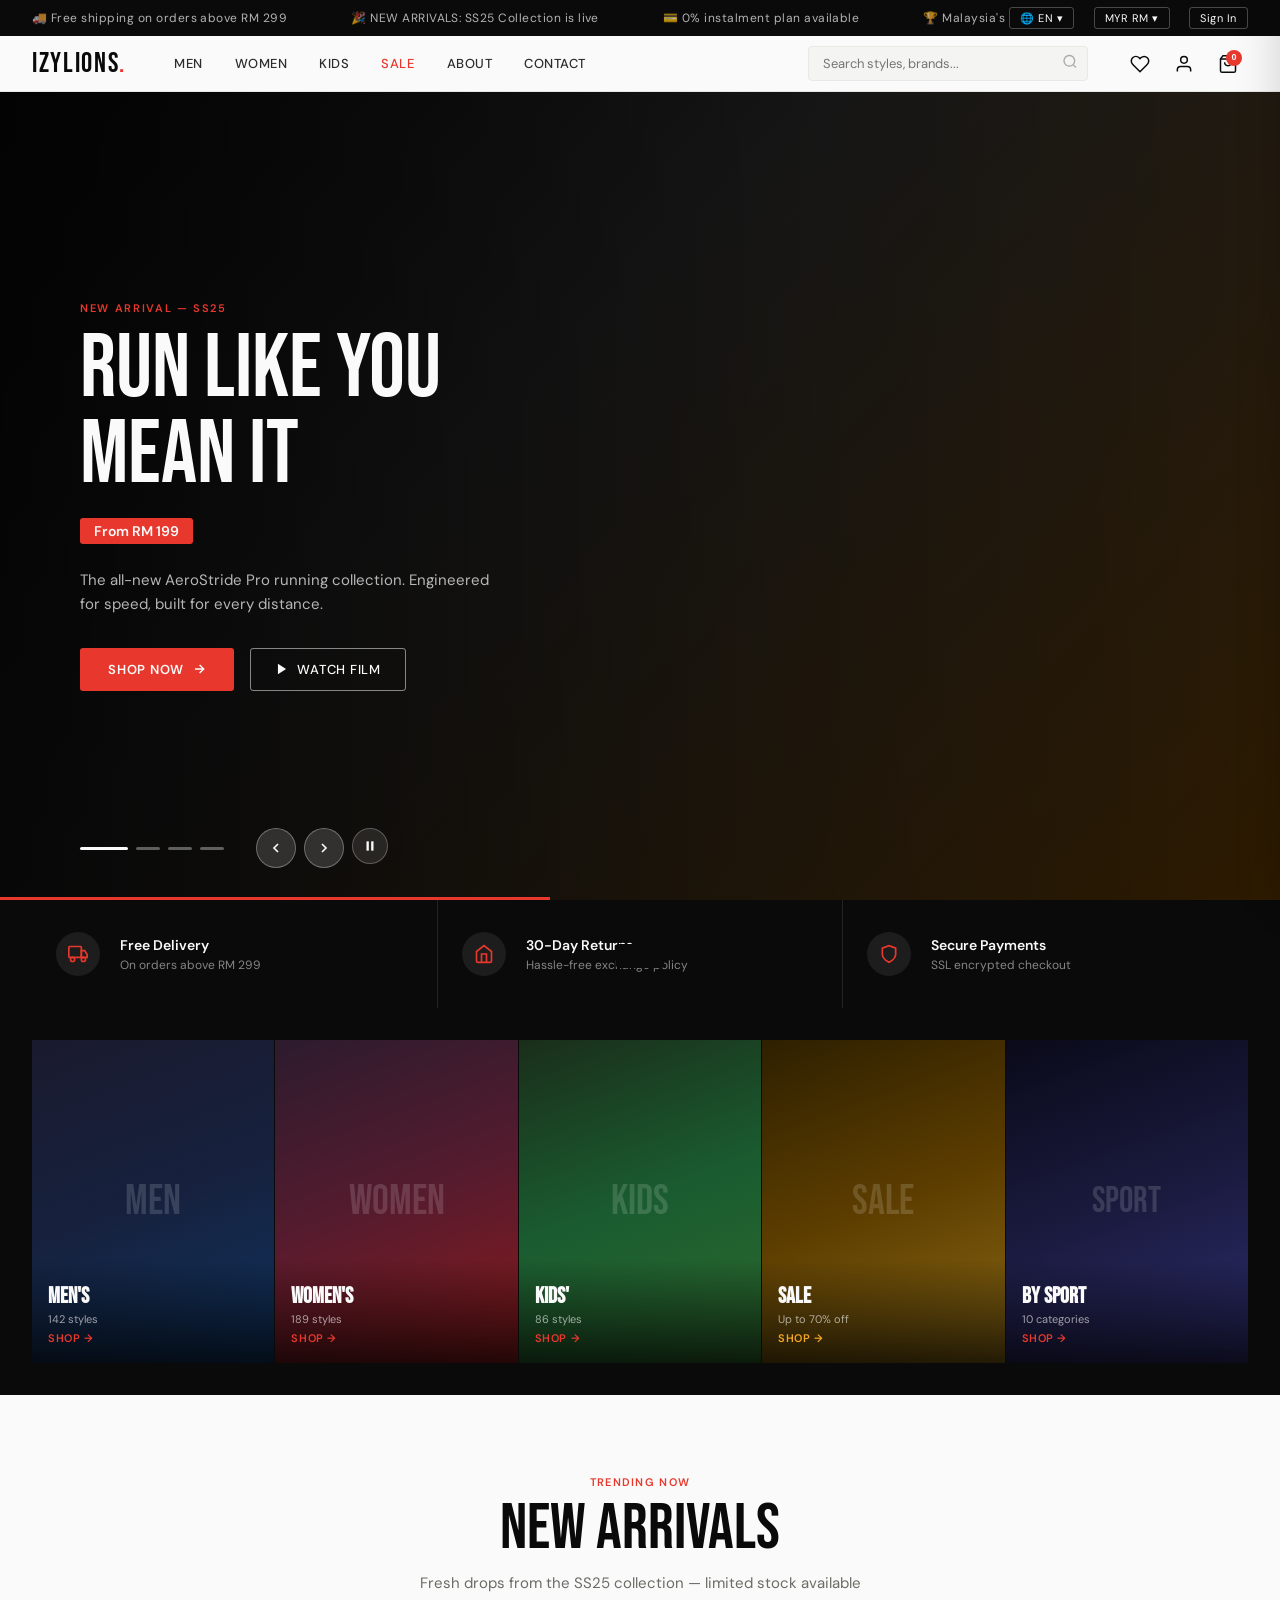
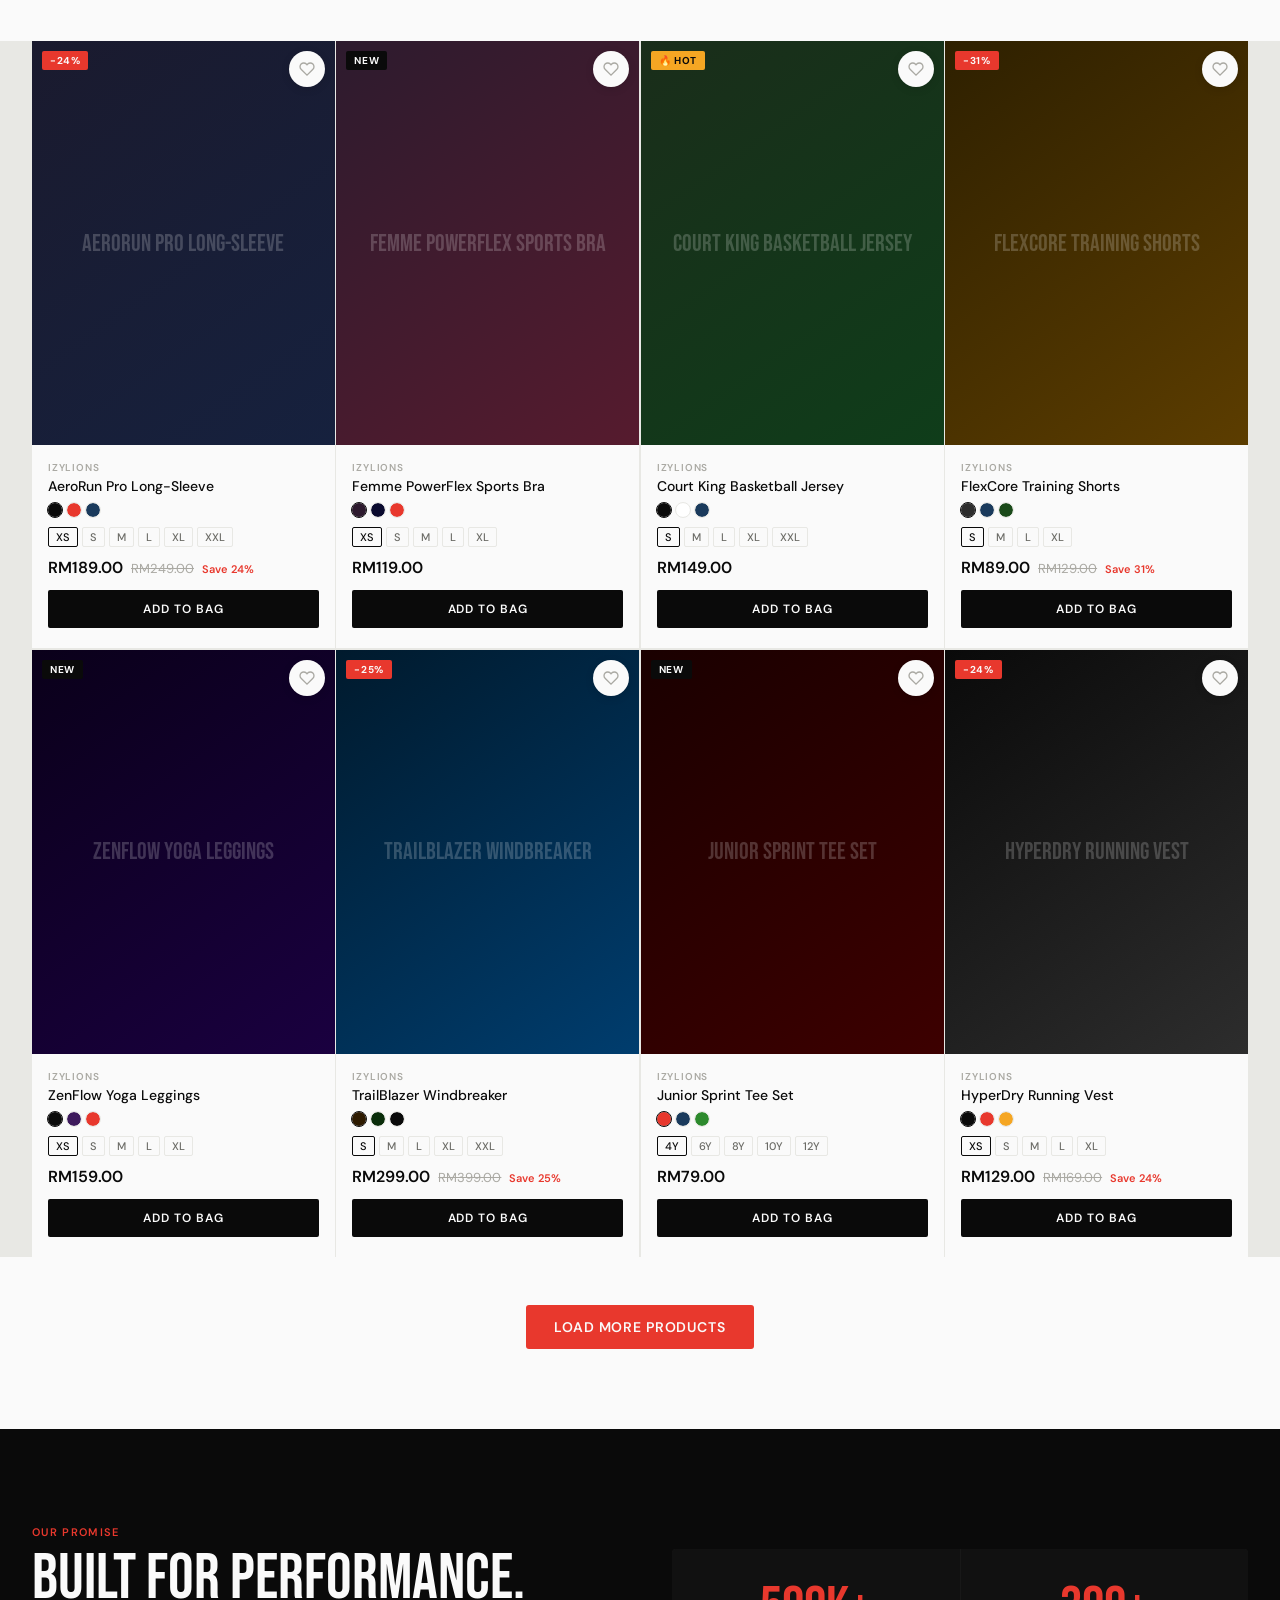
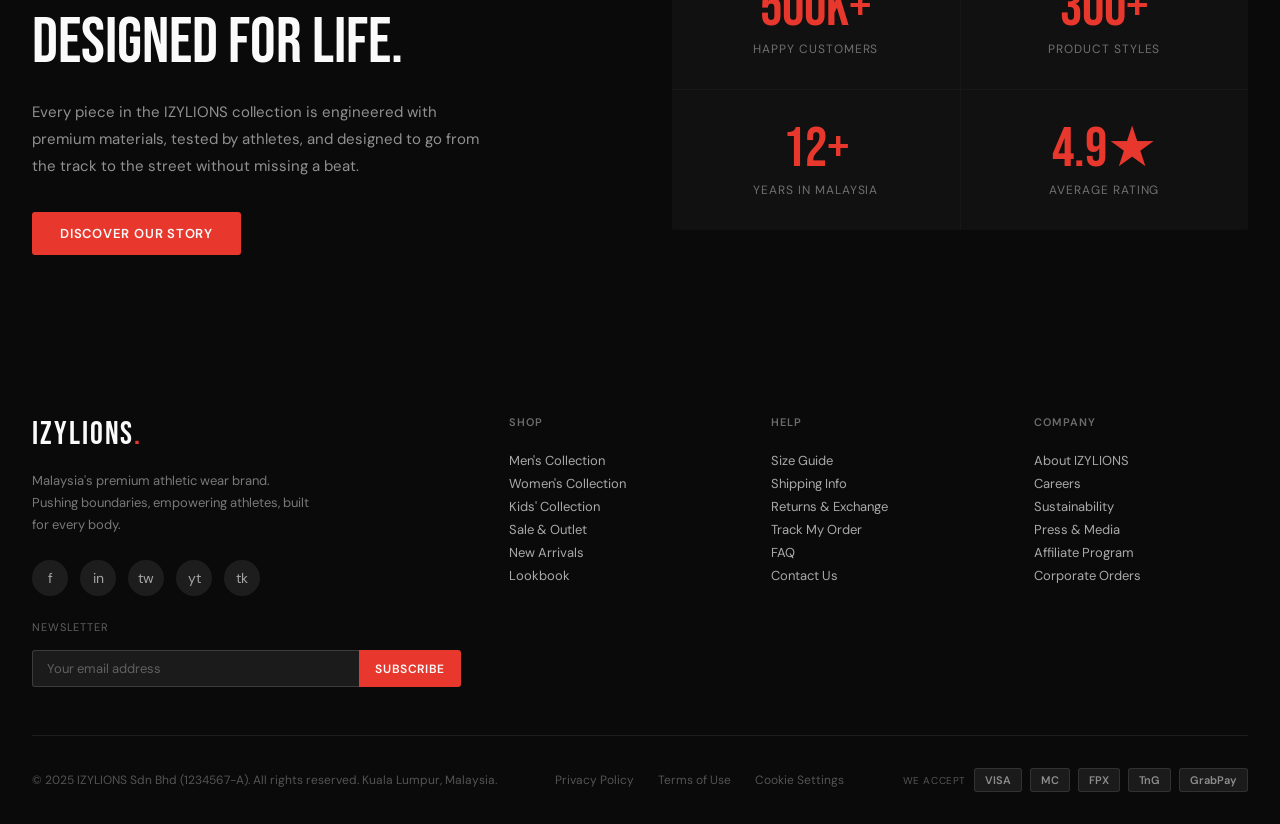
==== commit 762a4d70: "Update and rename index.php to index.html" ====
--- a/index.html
+++ b/index.html
@@ -1,875 +1,13 @@
 <!DOCTYPE html>
 <html lang="en">
 <head>
-<meta charset="UTF-8">
-<meta name="viewport" content="width=device-width, initial-scale=1.0">
-<title>IZYLIONS — Premium Athletic Wear</title>
-<link href="https://fonts.googleapis.com/css2?family=Bebas+Neue&family=DM+Sans:wght@300;400;500;600&family=DM+Serif+Display:ital@0;1&display=swap" rel="stylesheet">
-<style>
-:root {
-  --black: #0a0a0a;
-  --white: #fafafa;
-  --accent: #e8382d;
-  --accent2: #f5a623;
-  --gray-100: #f4f4f2;
-  --gray-200: #e8e8e4;
-  --gray-400: #aaa9a3;
-  --gray-600: #6b6b66;
-  --gray-800: #2c2c2a;
-  --font-display: 'Bebas Neue', sans-serif;
-  --font-body: 'DM Sans', sans-serif;
-  --font-serif: 'DM Serif Display', serif;
-  --nav-h: 56px;
-  --topbar-h: 36px;
-}
-* { margin:0; padding:0; box-sizing:border-box; }
-html { scroll-behavior: smooth; }
-body { font-family: var(--font-body); background: var(--white); color: var(--black); overflow-x:hidden; }
-
-/* ─── CURRENCY/LANGUAGE BAR ─── */
-#topbar {
-  height: var(--topbar-h);
-  background: var(--black);
-  color: var(--white);
-  display: flex;
-  align-items: center;
-  justify-content: space-between;
-  padding: 0 2rem;
-  font-size: 12px;
-  letter-spacing: 0.04em;
-  position: relative;
-  z-index: 200;
-}
-#topbar .marquee-wrap { flex:1; overflow:hidden; }
-#topbar .marquee { display:flex; gap:4rem; animation: marquee 28s linear infinite; white-space:nowrap; }
-@keyframes marquee { from{transform:translateX(0)} to{transform:translateX(-50%)} }
-#topbar .marquee span { opacity:.7; }
-.topbar-right { display:flex; align-items:center; gap:1.2rem; flex-shrink:0; }
-.currency-btn, .lang-btn {
-  background: transparent;
-  border: 1px solid rgba(255,255,255,0.25);
-  color: var(--white);
-  padding: 3px 10px;
-  border-radius: 3px;
-  font-size: 11px;
-  cursor: pointer;
-  font-family: var(--font-body);
-  letter-spacing: 0.05em;
-  position: relative;
-}
-.currency-btn:hover, .lang-btn:hover { border-color:rgba(255,255,255,0.6); }
-.dropdown-panel {
-  position: absolute;
-  top: calc(100% + 6px);
-  right: 0;
-  background: var(--black);
-  border: 1px solid rgba(255,255,255,0.15);
-  min-width: 160px;
-  z-index: 300;
-  display: none;
-  border-radius: 4px;
-  overflow: hidden;
-}
-.dropdown-panel.open { display:block; }
-.dropdown-panel a {
-  display: flex; align-items:center; gap:8px;
-  padding: 9px 14px;
-  color: rgba(255,255,255,0.8);
-  text-decoration: none;
-  font-size: 12px;
-  transition: background 0.15s;
-}
-.dropdown-panel a:hover { background: rgba(255,255,255,0.08); color:var(--white); }
-.dropdown-panel a .flag { font-size:16px; }
-
-/* ─── MAIN NAVBAR ─── */
-#navbar {
-  height: var(--nav-h);
-  background: var(--white);
-  border-bottom: 1px solid var(--gray-200);
-  display: flex;
-  align-items: center;
-  padding: 0 2rem;
-  gap: 2rem;
-  position: sticky;
-  top: 0;
-  z-index: 150;
-  transition: box-shadow 0.2s;
-}
-#navbar.scrolled { box-shadow: 0 2px 20px rgba(0,0,0,0.08); }
-.logo {
-  font-family: var(--font-display);
-  font-size: 28px;
-  letter-spacing: 0.06em;
-  color: var(--black);
-  text-decoration: none;
-  flex-shrink: 0;
-}
-.logo span { color: var(--accent); }
-
-/* ─── MEGA MENU NAV ─── */
-.nav-links { display:flex; align-items:center; gap:0; flex:1; }
-.nav-item { position:relative; }
-.nav-item > a {
-  display: block;
-  padding: 0 1rem;
-  height: var(--nav-h);
-  line-height: var(--nav-h);
-  font-size: 13px;
-  font-weight: 500;
-  letter-spacing: 0.04em;
-  color: var(--gray-800);
-  text-decoration: none;
-  text-transform: uppercase;
-  transition: color 0.15s;
-  white-space: nowrap;
-}
-.nav-item > a:hover, .nav-item.active > a { color: var(--accent); }
-.nav-item:hover .mega-menu { display:flex; }
-.mega-menu {
-  display: none;
-  position: absolute;
-  top: var(--nav-h);
-  left: -2rem;
-  background: var(--white);
-  border: 1px solid var(--gray-200);
-  border-top: 2px solid var(--accent);
-  min-width: 680px;
-  padding: 2rem;
-  gap: 2.5rem;
-  box-shadow: 0 8px 32px rgba(0,0,0,0.1);
-  z-index: 200;
-}
-.mega-col h4 {
-  font-size: 10px;
-  font-weight: 600;
-  letter-spacing: 0.1em;
-  text-transform: uppercase;
-  color: var(--gray-400);
-  margin-bottom: 1rem;
-  border-bottom: 1px solid var(--gray-200);
-  padding-bottom: 0.5rem;
-}
-.mega-col a {
-  display: block;
-  font-size: 13px;
-  color: var(--gray-600);
-  text-decoration: none;
-  padding: 4px 0;
-  transition: color 0.12s;
-}
-.mega-col a:hover { color: var(--accent); }
-.mega-col a.bold { font-weight:600; color: var(--black); }
-.mega-featured {
-  flex-shrink:0;
-  width:180px;
-  background: var(--gray-100);
-  border-radius: 4px;
-  overflow:hidden;
-  position:relative;
-  cursor:pointer;
-}
-.mega-featured img { width:100%; height:120px; object-fit:cover; display:block; }
-.mega-featured-label {
-  padding: 0.75rem 1rem;
-  font-size: 12px;
-  font-weight: 600;
-  color: var(--black);
-}
-.mega-featured-sub { font-size:11px; color:var(--gray-600); font-weight:400; }
-
-/* ─── SEARCH BAR ─── */
-.search-wrap {
-  position: relative;
-  flex: 0 0 280px;
-}
-.search-wrap input {
-  width: 100%;
-  padding: 8px 36px 8px 14px;
-  border: 1px solid var(--gray-200);
-  border-radius: 4px;
-  font-size: 13px;
-  font-family: var(--font-body);
-  background: var(--gray-100);
-  transition: border 0.15s, background 0.15s;
-  outline: none;
-}
-.search-wrap input:focus { border-color: var(--black); background: var(--white); }
-.search-wrap .search-icon {
-  position:absolute; right:10px; top:50%; transform:translateY(-50%);
-  color: var(--gray-400); pointer-events:none;
-}
-.search-suggestions {
-  position:absolute; top:calc(100% + 4px); left:0; right:0;
-  background: var(--white);
-  border: 1px solid var(--gray-200);
-  border-radius: 4px;
-  box-shadow: 0 8px 24px rgba(0,0,0,0.1);
-  z-index: 300;
-  display:none;
-  overflow:hidden;
-}
-.search-suggestions.open { display:block; }
-.suggestion-label {
-  padding: 8px 14px 4px;
-  font-size:10px;
-  letter-spacing:0.08em;
-  text-transform:uppercase;
-  color:var(--gray-400);
-  font-weight:600;
-}
-.suggestion-item {
-  display:flex; align-items:center; gap:10px;
-  padding: 8px 14px;
-  font-size:13px;
-  cursor:pointer;
-  transition: background 0.1s;
-}
-.suggestion-item:hover { background: var(--gray-100); }
-.suggestion-item svg { color:var(--gray-400); flex-shrink:0; }
-.suggestion-item .hot { font-size:10px; background:var(--accent); color:var(--white); padding:1px 6px; border-radius:2px; margin-left:auto; }
-
-/* ─── NAV ICONS ─── */
-.nav-icons { display:flex; align-items:center; gap:4px; flex-shrink:0; }
-.nav-icon-btn {
-  position:relative;
-  width:40px; height:40px;
-  display:flex; align-items:center; justify-content:center;
-  border-radius:4px;
-  cursor:pointer;
-  background:transparent;
-  border:none;
-  color:var(--black);
-  transition: background 0.15s;
-}
-.nav-icon-btn:hover { background: var(--gray-100); }
-.badge {
-  position:absolute; top:6px; right:6px;
-  background: var(--accent);
-  color: var(--white);
-  font-size:9px;
-  font-weight:700;
-  width:16px; height:16px;
-  border-radius:50%;
-  display:flex; align-items:center; justify-content:center;
-  line-height:1;
-}
-
-/* ─── HERO SLIDESHOW ─── */
-#hero {
-  position: relative;
-  height: calc(100vh - var(--nav-h) - var(--topbar-h));
-  min-height: 500px;
-  overflow: hidden;
-  background: var(--black);
-}
-.slide {
-  position: absolute; inset:0;
-  display: flex; align-items: center;
-  opacity:0; transition: opacity 0.8s ease;
-  pointer-events:none;
-}
-.slide.active { opacity:1; pointer-events:auto; }
-.slide-bg {
-  position:absolute; inset:0;
-  background-size:cover; background-position:center;
-}
-.slide-overlay {
-  position:absolute; inset:0;
-  background: linear-gradient(90deg, rgba(0,0,0,0.72) 0%, rgba(0,0,0,0.2) 60%, transparent 100%);
-}
-.slide-content {
-  position:relative; z-index:2;
-  padding: 0 5rem;
-  max-width: 580px;
-}
-.slide-eyebrow {
-  font-size:11px;
-  font-weight:600;
-  letter-spacing:0.15em;
-  text-transform:uppercase;
-  color:var(--accent);
-  margin-bottom:0.75rem;
-}
-.slide-title {
-  font-family: var(--font-display);
-  font-size: clamp(52px, 7vw, 96px);
-  line-height: 0.95;
-  color: var(--white);
-  margin-bottom: 1.25rem;
-}
-.slide-desc {
-  font-size:15px;
-  color: rgba(255,255,255,0.7);
-  line-height:1.6;
-  margin-bottom:2rem;
-  max-width:420px;
-}
-.slide-price-tag {
-  display:inline-block;
-  background: var(--accent);
-  color: var(--white);
-  font-size:14px;
-  font-weight:600;
-  padding: 4px 14px;
-  border-radius:3px;
-  margin-bottom:1.5rem;
-}
-.slide-btns { display:flex; gap:1rem; flex-wrap:wrap; }
-.btn-primary {
-  background: var(--accent);
-  color: var(--white);
-  border: none;
-  padding: 13px 28px;
-  font-size: 13px;
-  font-weight: 600;
-  letter-spacing: 0.06em;
-  text-transform:uppercase;
-  cursor: pointer;
-  border-radius: 3px;
-  text-decoration:none;
-  display:inline-flex; align-items:center; gap:8px;
-  transition: background 0.15s, transform 0.1s;
-  font-family: var(--font-body);
-}
-.btn-primary:hover { background: #c4281e; transform:translateY(-1px); }
-.btn-outline {
-  background: transparent;
-  color: var(--white);
-  border: 1.5px solid rgba(255,255,255,0.5);
-  padding: 12px 24px;
-  font-size: 13px;
-  font-weight: 500;
-  letter-spacing: 0.06em;
-  text-transform:uppercase;
-  cursor: pointer;
-  border-radius: 3px;
-  text-decoration:none;
-  display:inline-flex; align-items:center; gap:8px;
-  transition: border-color 0.15s, background 0.15s;
-  font-family: var(--font-body);
-}
-.btn-outline:hover { border-color:var(--white); background:rgba(255,255,255,0.08); }
-
-.slide-controls {
-  position:absolute; bottom:2rem; left:5rem;
-  display:flex; align-items:center; gap:1rem;
-  z-index:10;
-}
-.slide-dots { display:flex; gap:8px; }
-.slide-dot {
-  width:24px; height:3px;
-  background:rgba(255,255,255,0.35);
-  border-radius:2px;
-  cursor:pointer;
-  transition: background 0.2s, width 0.3s;
-}
-.slide-dot.active { background:var(--white); width:48px; }
-.slide-nav-btns { display:flex; gap:8px; margin-left:1rem; }
-.slide-btn {
-  width:40px; height:40px;
-  border-radius:50%;
-  background:rgba(255,255,255,0.15);
-  border: 1px solid rgba(255,255,255,0.3);
-  color:var(--white);
-  cursor:pointer;
-  display:flex; align-items:center; justify-content:center;
-  transition: background 0.15s;
-  backdrop-filter: blur(4px);
-}
-.slide-btn:hover { background:rgba(255,255,255,0.3); }
-.pause-btn {
-  width:36px; height:36px;
-  border-radius:50%;
-  background:rgba(255,255,255,0.1);
-  border: 1px solid rgba(255,255,255,0.25);
-  color:var(--white);
-  cursor:pointer;
-  display:flex; align-items:center; justify-content:center;
-  transition: background 0.15s;
-  backdrop-filter: blur(4px);
-}
-.pause-btn:hover { background:rgba(255,255,255,0.25); }
-.progress-bar {
-  position:absolute; bottom:0; left:0;
-  height:3px; background:var(--accent);
-  transition: width 0.1s linear;
-  z-index:10;
-}
-
-/* ─── SECTIONS ─── */
-section { padding: 5rem 2rem; }
-.section-header { text-align:center; margin-bottom:3rem; }
-.section-eyebrow {
-  font-size:11px; font-weight:600; letter-spacing:0.12em;
-  text-transform:uppercase; color:var(--accent);
-  margin-bottom:0.5rem;
-}
-.section-title {
-  font-family: var(--font-display);
-  font-size: clamp(36px, 5vw, 64px);
-  line-height:1;
-  color: var(--black);
-}
-.section-sub {
-  font-size:15px; color:var(--gray-600); margin-top:0.75rem;
-  max-width:480px; margin-left:auto; margin-right:auto;
-}
-
-/* ─── CATEGORY STRIP ─── */
-.cat-strip {
-  background: var(--black);
-  padding: 2rem;
-  display: flex;
-  gap: 1px;
-  overflow-x:auto;
-}
-.cat-strip::-webkit-scrollbar { display:none; }
-.cat-item {
-  flex: 1;
-  min-width: 140px;
-  position:relative;
-  overflow:hidden;
-  cursor:pointer;
-  aspect-ratio:3/4;
-  background: var(--gray-800);
-}
-.cat-item img { width:100%; height:100%; object-fit:cover; transition: transform 0.5s; display:block; }
-.cat-item:hover img { transform:scale(1.05); }
-.cat-item-label {
-  position:absolute; bottom:0; left:0; right:0;
-  background: linear-gradient(transparent, rgba(0,0,0,0.75));
-  padding: 1.5rem 1rem 1rem;
-  color:var(--white);
-}
-.cat-item-label h3 { font-family:var(--font-display); font-size:22px; }
-.cat-item-label p { font-size:11px; color:rgba(255,255,255,0.6); margin-top:2px; }
-.cat-item-label a {
-  font-size:11px; color:var(--accent); text-decoration:none;
-  font-weight:600; letter-spacing:0.05em; text-transform:uppercase;
-}
-
-/* ─── PRODUCT GRID ─── */
-.products-grid {
-  display: grid;
-  grid-template-columns: repeat(auto-fill, minmax(260px, 1fr));
-  gap: 1.5px;
-  background: var(--gray-200);
-  margin: 0 -2rem;
-  padding: 0 2rem;
-}
-.product-card {
-  background: var(--white);
-  cursor: pointer;
-  position: relative;
-  overflow: hidden;
-  transition: box-shadow 0.2s;
-}
-.product-card:hover { box-shadow: 0 8px 32px rgba(0,0,0,0.12); z-index:2; }
-.product-img-wrap {
-  position:relative; overflow:hidden;
-  background: var(--gray-100);
-  aspect-ratio: 3/4;
-}
-.product-imgs { display:flex; transition: transform 0.5s ease; height:100%; }
-.product-img {
-  min-width:100%; height:100%; object-fit:cover;
-  display:block;
-}
-.product-img-dots {
-  position:absolute; bottom:10px; left:50%; transform:translateX(-50%);
-  display:flex; gap:4px;
-  opacity:0; transition:opacity 0.2s;
-}
-.product-card:hover .product-img-dots { opacity:1; }
-.product-img-dot {
-  width:5px; height:5px; border-radius:50%;
-  background:rgba(255,255,255,0.5);
-  cursor:pointer; border:none; padding:0;
-}
-.product-img-dot.active { background:var(--white); }
-.product-tags {
-  position:absolute; top:10px; left:10px;
-  display:flex; flex-direction:column; gap:4px;
-}
-.tag {
-  display:inline-block;
-  font-size:10px; font-weight:700;
-  letter-spacing:0.06em;
-  text-transform:uppercase;
-  padding: 3px 8px;
-  border-radius:2px;
-}
-.tag-new { background:var(--black); color:var(--white); }
-.tag-sale { background:var(--accent); color:var(--white); }
-.tag-hot { background:var(--accent2); color:var(--black); }
-.wishlist-btn {
-  position:absolute; top:10px; right:10px;
-  width:36px; height:36px;
-  border-radius:50%;
-  background:var(--white);
-  border:none;
-  cursor:pointer;
-  display:flex; align-items:center; justify-content:center;
-  box-shadow: 0 2px 8px rgba(0,0,0,0.12);
-  transition: transform 0.15s;
-  color: var(--gray-400);
-}
-.wishlist-btn:hover { transform:scale(1.1); }
-.wishlist-btn.active { color: var(--accent); }
-.product-info { padding: 1rem 1rem 1.25rem; }
-.product-brand { font-size:10px; color:var(--gray-400); font-weight:600; letter-spacing:0.08em; text-transform:uppercase; }
-.product-name { font-size:14px; font-weight:500; color:var(--black); margin:3px 0 8px; line-height:1.3; }
-.product-colors { display:flex; gap:5px; margin-bottom:10px; }
-.color-dot {
-  width:14px; height:14px;
-  border-radius:50%; cursor:pointer;
-  border:2px solid transparent; outline:1px solid var(--gray-200);
-  transition:outline-color 0.1s;
-}
-.color-dot:hover, .color-dot.active { outline-color:var(--black); }
-.product-sizes { display:flex; gap:4px; flex-wrap:wrap; margin-bottom:10px; }
-.size-chip {
-  font-size:11px; font-weight:500;
-  border:1px solid var(--gray-200);
-  border-radius:2px;
-  padding: 2px 7px;
-  cursor:pointer;
-  transition: border-color 0.1s, background 0.1s;
-  color:var(--gray-600);
-}
-.size-chip:hover, .size-chip.active { border-color:var(--black); color:var(--black); }
-.size-chip.out { text-decoration:line-through; color:var(--gray-400); cursor:not-allowed; }
-.product-price { display:flex; align-items:baseline; gap:8px; }
-.price { font-size:16px; font-weight:600; color:var(--black); }
-.price-old { font-size:13px; color:var(--gray-400); text-decoration:line-through; }
-.price-save { font-size:11px; color:var(--accent); font-weight:600; }
-.add-cart-btn {
-  width:100%;
-  background:var(--black);
-  color:var(--white);
-  border:none;
-  padding:11px;
-  font-size:12px;
-  font-weight:600;
-  letter-spacing:0.08em;
-  text-transform:uppercase;
-  cursor:pointer;
-  font-family:var(--font-body);
-  transition: background 0.15s;
-  margin-top:12px;
-  border-radius:2px;
-}
-.add-cart-btn:hover { background: var(--accent); }
-
-/* ─── PROMO BANNER ─── */
-.promo-banner {
-  background: var(--black);
-  color: var(--white);
-  display: grid;
-  grid-template-columns: 1fr 1px 1fr 1px 1fr;
-  align-items: stretch;
-  margin: 0;
-  padding: 0 2rem;
-}
-.promo-item {
-  display:flex; align-items:center; gap:1.25rem;
-  padding: 2rem 1.5rem;
-}
-.promo-icon {
-  width:44px; height:44px;
-  border-radius:50%;
-  background: rgba(255,255,255,0.08);
-  display:flex; align-items:center; justify-content:center;
-  flex-shrink:0;
-  color:var(--accent);
-}
-.promo-text h4 { font-size:14px; font-weight:600; margin-bottom:3px; }
-.promo-text p { font-size:12px; color:rgba(255,255,255,0.5); }
-.promo-divider { background:rgba(255,255,255,0.1); width:1px; }
-
-/* ─── MODALS ─── */
-.modal-overlay {
-  position:fixed; inset:0;
-  background:rgba(0,0,0,0.5);
-  z-index:1000;
-  display:none;
-  align-items:center;
-  justify-content:center;
-  padding:1rem;
-  backdrop-filter:blur(4px);
-}
-.modal-overlay.open { display:flex; }
-.modal {
-  background:var(--white);
-  border-radius:4px;
-  max-width:460px;
-  width:100%;
-  overflow:hidden;
-  position:relative;
-  animation: modalIn 0.25s ease;
-}
-@keyframes modalIn { from{transform:translateY(20px);opacity:0} to{transform:translateY(0);opacity:1} }
-.modal-header {
-  padding: 1.5rem 1.5rem 0;
-  display:flex; align-items:center; justify-content:space-between;
-}
-.modal-header h2 { font-family:var(--font-display); font-size:28px; letter-spacing:0.04em; }
-.modal-close {
-  background:none; border:none; cursor:pointer;
-  width:32px; height:32px;
-  border-radius:50%;
-  display:flex; align-items:center; justify-content:center;
-  color:var(--gray-600);
-  font-size:18px;
-  transition: background 0.1s;
-}
-.modal-close:hover { background:var(--gray-100); }
-.modal-body { padding: 1.5rem; }
-.form-group { margin-bottom:1rem; }
-.form-group label {
-  display:block;
-  font-size:12px; font-weight:600;
-  letter-spacing:0.05em; text-transform:uppercase;
-  color:var(--gray-600); margin-bottom:6px;
-}
-.form-group input, .form-group select {
-  width:100%; padding:10px 12px;
-  border:1px solid var(--gray-200);
-  border-radius:3px;
-  font-size:14px; font-family:var(--font-body);
-  outline:none;
-  transition: border-color 0.15s;
-  background:var(--white);
-}
-.form-group input:focus { border-color:var(--black); }
-.form-row { display:grid; grid-template-columns:1fr 1fr; gap:1rem; }
-.btn-full {
-  width:100%;
-  background:var(--black); color:var(--white);
-  border:none; padding:13px;
-  font-size:13px; font-weight:600;
-  letter-spacing:0.06em; text-transform:uppercase;
-  cursor:pointer; border-radius:3px;
-  font-family:var(--font-body);
-  transition: background 0.15s;
-}
-.btn-full:hover { background:var(--accent); }
-.modal-switch {
-  text-align:center; margin-top:1rem;
-  font-size:13px; color:var(--gray-600);
-}
-.modal-switch a { color:var(--black); font-weight:600; text-decoration:none; cursor:pointer; }
-.modal-tabs { display:flex; border-bottom:1px solid var(--gray-200); }
-.modal-tab {
-  flex:1; padding:1rem;
-  background:none; border:none;
-  font-size:13px; font-weight:600;
-  letter-spacing:0.04em; text-transform:uppercase;
-  cursor:pointer; color:var(--gray-400);
-  border-bottom:2px solid transparent;
-  font-family:var(--font-body);
-  transition: color 0.15s, border-color 0.15s;
-}
-.modal-tab.active { color:var(--black); border-bottom-color:var(--black); }
-
-/* ─── CART SIDEBAR ─── */
-#cart-sidebar {
-  position:fixed; right:0; top:0; bottom:0;
-  width:420px; max-width:100vw;
-  background:var(--white);
-  z-index:1100;
-  box-shadow:-4px 0 40px rgba(0,0,0,0.15);
-  transform:translateX(100%);
-  transition:transform 0.35s cubic-bezier(0.4,0,0.2,1);
-  display:flex; flex-direction:column;
-}
-#cart-sidebar.open { transform:translateX(0); }
-.cart-header {
-  padding:1.5rem;
-  display:flex; align-items:center; justify-content:space-between;
-  border-bottom:1px solid var(--gray-200);
-}
-.cart-header h2 { font-family:var(--font-display); font-size:24px; }
-.cart-items { flex:1; overflow-y:auto; padding:1rem 1.5rem; }
-.cart-item {
-  display:flex; gap:1rem;
-  padding:1rem 0;
-  border-bottom:1px solid var(--gray-100);
-}
-.cart-item-img {
-  width:80px; height:100px;
-  object-fit:cover; border-radius:2px;
-  background:var(--gray-100); flex-shrink:0;
-}
-.cart-item-info { flex:1; }
-.cart-item-name { font-size:13px; font-weight:500; line-height:1.3; margin-bottom:4px; }
-.cart-item-meta { font-size:11px; color:var(--gray-400); margin-bottom:8px; }
-.cart-item-actions { display:flex; align-items:center; gap:0.75rem; }
-.qty-control { display:flex; align-items:center; gap:0; border:1px solid var(--gray-200); border-radius:2px; overflow:hidden; }
-.qty-btn { background:none; border:none; width:28px; height:28px; cursor:pointer; font-size:14px; color:var(--black); transition:background 0.1s; }
-.qty-btn:hover { background:var(--gray-100); }
-.qty-val { font-size:13px; font-weight:500; width:28px; text-align:center; }
-.cart-item-price { font-size:14px; font-weight:600; margin-left:auto; }
-.cart-remove { background:none; border:none; cursor:pointer; color:var(--gray-400); font-size:16px; }
-.cart-footer {
-  padding:1.5rem;
-  border-top:1px solid var(--gray-200);
-  background:var(--white);
-}
-.cart-total-row { display:flex; justify-content:space-between; align-items:center; margin-bottom:1rem; }
-.cart-total-row span:first-child { font-size:13px; color:var(--gray-600); }
-.cart-total-row span:last-child { font-size:18px; font-weight:600; }
-.cart-checkout-btn {
-  width:100%; background:var(--accent); color:var(--white);
-  border:none; padding:15px;
-  font-size:14px; font-weight:600;
-  letter-spacing:0.06em; text-transform:uppercase;
-  cursor:pointer; border-radius:3px;
-  font-family:var(--font-body);
-  transition:background 0.15s;
-}
-.cart-checkout-btn:hover { background:#c4281e; }
-.cart-empty { text-align:center; padding:4rem 1rem; }
-.cart-empty p { color:var(--gray-400); font-size:14px; margin-top:1rem; }
-
-/* ─── CHECKOUT PAGE ─── */
-#checkout-page {
-  display:none; position:fixed; inset:0;
-  background:var(--white); z-index:1200;
-  overflow-y:auto;
-}
-#checkout-page.open { display:block; }
-.checkout-inner {
-  max-width:1100px; margin:0 auto;
-  display:grid; grid-template-columns:1fr 420px;
-  gap:0; min-height:100vh;
-}
-.checkout-form-col {
-  padding: 3rem 3rem 3rem 2rem;
-  border-right:1px solid var(--gray-200);
-}
-.checkout-summary-col {
-  padding: 3rem 2rem;
-  background:var(--gray-100);
-}
-.checkout-logo { font-family:var(--font-display); font-size:28px; margin-bottom:2.5rem; }
-.checkout-logo span { color:var(--accent); }
-.checkout-section { margin-bottom:2rem; }
-.checkout-section h3 {
-  font-size:11px; font-weight:600;
-  letter-spacing:0.1em; text-transform:uppercase;
-  color:var(--gray-600); margin-bottom:1rem;
-  padding-bottom:0.5rem; border-bottom:1px solid var(--gray-200);
-}
-.payment-icons { display:flex; gap:8px; margin-bottom:1rem; }
-.pay-icon {
-  border:1px solid var(--gray-200);
-  border-radius:3px; padding:4px 10px;
-  font-size:11px; font-weight:600;
-  background:var(--white);
-  color:var(--gray-600);
-}
-.checkout-summary-item { display:flex; align-items:center; gap:1rem; margin-bottom:1rem; }
-.checkout-item-img { width:56px; height:70px; object-fit:cover; border-radius:2px; background:var(--gray-200); position:relative; }
-.checkout-item-qty { position:absolute; top:-6px; right:-6px; width:18px; height:18px; background:var(--gray-400); color:var(--white); border-radius:50%; font-size:10px; font-weight:700; display:flex; align-items:center; justify-content:center; }
-.checkout-item-name { font-size:13px; font-weight:500; flex:1; }
-.checkout-item-price { font-size:13px; font-weight:600; }
-.checkout-totals { border-top:1px solid var(--gray-200); padding-top:1rem; margin-top:1rem; }
-.checkout-total-row { display:flex; justify-content:space-between; font-size:13px; color:var(--gray-600); margin-bottom:6px; }
-.checkout-total-row.total { font-size:16px; font-weight:600; color:var(--black); margin-top:8px; padding-top:8px; border-top:1px solid var(--gray-200); }
-
-/* ─── WISHLIST PAGE ─── */
-#wishlist-page {
-  display:none; position:fixed; inset:0;
-  background:var(--white); z-index:1200;
-  overflow-y:auto;
-}
-#wishlist-page.open { display:block; }
-.page-inner { max-width:1200px; margin:0 auto; padding:2rem; }
-.page-header-bar { display:flex; align-items:center; gap:1rem; margin-bottom:2rem; padding-bottom:1.5rem; border-bottom:1px solid var(--gray-200); }
-.page-header-bar button { background:none; border:none; cursor:pointer; font-size:22px; color:var(--gray-600); }
-.page-header-bar h1 { font-family:var(--font-display); font-size:36px; }
-
-/* ─── TOAST ─── */
-#toast {
-  position:fixed; bottom:2rem; left:50%; transform:translateX(-50%) translateY(100px);
-  background:var(--black); color:var(--white);
-  padding:12px 24px; border-radius:3px;
-  font-size:13px; font-weight:500;
-  z-index:2000;
-  transition:transform 0.3s cubic-bezier(0.4,0,0.2,1);
-  white-space:nowrap;
-}
-#toast.show { transform:translateX(-50%) translateY(0); }
-
-/* ─── FOOTER ─── */
-footer {
-  background: var(--black);
-  color: var(--white);
-  padding: 4rem 2rem 2rem;
-}
-.footer-grid {
-  display:grid;
-  grid-template-columns:2fr 1fr 1fr 1fr;
-  gap:3rem;
-  margin-bottom:3rem;
-}
-.footer-brand .logo { font-size:32px; margin-bottom:1rem; display:block; }
-.footer-brand p { font-size:13px; color:rgba(255,255,255,0.45); line-height:1.7; max-width:280px; }
-.footer-col h4 { font-size:11px; font-weight:600; letter-spacing:0.1em; text-transform:uppercase; color:rgba(255,255,255,0.4); margin-bottom:1.25rem; }
-.footer-col a { display:block; font-size:13px; color:rgba(255,255,255,0.65); text-decoration:none; padding:3px 0; transition:color 0.12s; }
-.footer-col a:hover { color:var(--white); }
-.footer-bottom { border-top:1px solid rgba(255,255,255,0.08); padding-top:2rem; display:flex; justify-content:space-between; align-items:center; font-size:12px; color:rgba(255,255,255,0.3); }
-.footer-bottom a { color:rgba(255,255,255,0.3); text-decoration:none; }
-.footer-bottom a:hover { color:rgba(255,255,255,0.6); }
-.social-links { display:flex; gap:12px; margin-top:1.5rem; }
-.social-link { width:36px; height:36px; border-radius:50%; background:rgba(255,255,255,0.08); display:flex; align-items:center; justify-content:center; color:rgba(255,255,255,0.6); text-decoration:none; font-size:14px; transition:background 0.15s; }
-.social-link:hover { background:rgba(255,255,255,0.18); }
-.newsletter-wrap { display:flex; gap:0; margin-top:1rem; }
-.newsletter-wrap input { flex:1; background:rgba(255,255,255,0.07); border:1px solid rgba(255,255,255,0.15); border-right:none; padding:9px 14px; color:var(--white); font-size:13px; font-family:var(--font-body); outline:none; border-radius:3px 0 0 3px; }
-.newsletter-wrap input::placeholder { color:rgba(255,255,255,0.3); }
-.newsletter-wrap button { background:var(--accent); border:none; padding:9px 16px; color:var(--white); font-size:12px; font-weight:600; cursor:pointer; border-radius:0 3px 3px 0; letter-spacing:0.05em; font-family:var(--font-body); text-transform:uppercase; transition:background 0.15s; }
-.newsletter-wrap button:hover { background:#c4281e; }
-
-/* ─── ABOUT / CONTACT PAGES ─── */
-#about-page, #contact-page {
-  display:none; position:fixed; inset:0;
-  background:var(--white); z-index:1200;
-  overflow-y:auto;
-}
-#about-page.open, #contact-page.open { display:block; }
-.about-hero { background:var(--black); color:var(--white); padding:6rem 2rem; text-align:center; }
-.about-hero h1 { font-family:var(--font-display); font-size:80px; line-height:1; }
-.about-hero p { color:rgba(255,255,255,0.6); font-size:16px; max-width:560px; margin:1.5rem auto 0; line-height:1.7; }
-.about-body { max-width:800px; margin:4rem auto; padding:0 2rem; }
-.about-body h2 { font-family:var(--font-display); font-size:48px; margin:3rem 0 1rem; }
-.about-body p { font-size:15px; color:var(--gray-600); line-height:1.8; margin-bottom:1.5rem; }
-.stats-row { display:grid; grid-template-columns:repeat(3,1fr); gap:2rem; margin:3rem 0; text-align:center; border:1px solid var(--gray-200); border-radius:4px; overflow:hidden; }
-.stat-box { padding:2rem; }
-.stat-box:not(:last-child) { border-right:1px solid var(--gray-200); }
-.stat-num { font-family:var(--font-display); font-size:56px; color:var(--accent); }
-.stat-label { font-size:13px; color:var(--gray-600); margin-top:4px; }
-.contact-grid { display:grid; grid-template-columns:1fr 1fr; gap:4rem; max-width:900px; margin:4rem auto; padding:0 2rem; }
-
-/* ─── RESPONSIVE ─── */
-@media(max-width:768px){
-  .footer-grid { grid-template-columns:1fr 1fr; }
-  .checkout-inner { grid-template-columns:1fr; }
-  .checkout-summary-col { display:none; }
-  .mega-menu { min-width:95vw; }
-  .slide-content { padding:0 1.5rem; }
-  .slide-controls { left:1.5rem; }
-  .promo-banner { grid-template-columns:1fr; }
-  .promo-divider { display:none; }
-  #cart-sidebar { width:100vw; }
-  .search-wrap { flex:0 0 160px; }
-}
-@media(max-width:520px){
-  .footer-grid { grid-template-columns:1fr; }
-  .contact-grid { grid-template-columns:1fr; }
-}
-</style>
+    <meta charset="UTF-8">
+    <meta name="viewport" content="width=device-width, initial-scale=1.0">
+    <title>IZYLIONS — Premium Athletic Wear</title>
+    <link href="https://fonts.googleapis.com/css2?family=Bebas+Neue&family=DM+Sans:wght@300;400;500;600&family=DM+Serif+Display:ital@0;1&display=swap" rel="stylesheet">
+    
+    <!-- This folder link works on GitHub! -->
+    <link rel="stylesheet" href="css/main.css">
 </head>
 <body>
 
@@ -1126,7 +264,7 @@
   </div>
 </nav>
 
-<!-- ─── HERO SLIDESHOW ─── -->
+    <!-- ─── HERO SLIDESHOW ─── -->
 <section id="hero">
   <div class="slide active" id="slide-0">
     <div class="slide-bg" style="background:linear-gradient(135deg,#0a0a0a 0%,#1a1a1a 40%,#2d1a00 100%)"></div>
@@ -1655,392 +793,6 @@
 <!-- ─── TOAST ─── -->
 <div id="toast"></div>
 
-<!-- ─── SCRIPTS ─── -->
-<script>
-// ─── STATE ───
-const state = {
-  currency: { code:'MYR', symbol:'RM', rate:1 },
-  lang: 'EN',
-  cart: [],
-  wishlist: new Set(),
-  slideIndex: 0,
-  slidePaused: false,
-  slideInterval: null,
-  slideTimer: 0,
-  loggedIn: false,
-  user: null
-};
-
-// ─── PRODUCT DATA ───
-const PRODUCTS = [
-  { id:1, brand:'IZYLIONS', name:'AeroRun Pro Long-Sleeve', price:189, oldPrice:249, tag:'sale', colors:['#0a0a0a','#e8382d','#1a3a5c'], imgs:['black','crimson','navy'], sizes:['XS','S','M','L','XL','XXL'], category:'men', sport:'running' },
-  { id:2, brand:'IZYLIONS', name:'Femme PowerFlex Sports Bra', price:119, oldPrice:null, tag:'new', colors:['#2d1a2e','#0a0a2e','#e8382d'], imgs:['purple','midnight','red'], sizes:['XS','S','M','L','XL'], category:'women', sport:'yoga' },
-  { id:3, brand:'IZYLIONS', name:'Court King Basketball Jersey', price:149, oldPrice:null, tag:'hot', colors:['#0a0a0a','#fff','#1a3a5c'], imgs:['black','white','blue'], sizes:['S','M','L','XL','XXL'], category:'men', sport:'basketball' },
-  { id:4, brand:'IZYLIONS', name:'FlexCore Training Shorts', price:89, oldPrice:129, tag:'sale', colors:['#2d2d2d','#1a3a5c','#1a4a1a'], imgs:['charcoal','navy','forest'], sizes:['S','M','L','XL'], category:'men', sport:'training' },
-  { id:5, brand:'IZYLIONS', name:'ZenFlow Yoga Leggings', price:159, oldPrice:null, tag:'new', colors:['#0a0a0a','#3d1a5c','#e8382d'], imgs:['black','plum','red'], sizes:['XS','S','M','L','XL'], category:'women', sport:'yoga' },
-  { id:6, brand:'IZYLIONS', name:'TrailBlazer Windbreaker', price:299, oldPrice:399, tag:'sale', colors:['#2d1a00','#0a2d0a','#0a0a0a'], imgs:['orange','green','black'], sizes:['S','M','L','XL','XXL'], category:'men', sport:'outdoor' },
-  { id:7, brand:'IZYLIONS', name:'Junior Sprint Tee Set', price:79, oldPrice:null, tag:'new', colors:['#e8382d','#1a3a5c','#2d8a2d'], imgs:['red','blue','green'], sizes:['4Y','6Y','8Y','10Y','12Y'], category:'kids', sport:'training' },
-  { id:8, brand:'IZYLIONS', name:'HyperDry Running Vest', price:129, oldPrice:169, tag:'sale', colors:['#0a0a0a','#e8382d','#f5a623'], imgs:['black','red','amber'], sizes:['XS','S','M','L','XL'], category:'women', sport:'running' },
-];
-
-// Gradient backgrounds for product cards (replaces real images)
-const GRADIENTS = [
-  'linear-gradient(145deg,#1a1a2e,#16213e)',
-  'linear-gradient(145deg,#2d1b2e,#561b2e)',
-  'linear-gradient(145deg,#1a2d1a,#0f3d1a)',
-  'linear-gradient(145deg,#2e2000,#5c3d00)',
-  'linear-gradient(145deg,#0a001a,#1a0040)',
-  'linear-gradient(145deg,#001a2d,#003d6e)',
-  'linear-gradient(145deg,#1a0000,#3d0000)',
-  'linear-gradient(145deg,#0a0a0a,#2d2d2d)',
-];
-
-// ─── FORMAT PRICE ───
-function fmt(rmPrice) {
-  const { symbol, rate, code } = state.currency;
-  const val = rmPrice * rate;
-  if(code==='KRW'||code==='IDR'||code==='JPY') return symbol + Math.round(val).toLocaleString();
-  return symbol + val.toFixed(2);
-}
-
-// ─── RENDER PRODUCTS ───
-function renderProducts(container, items) {
-  container.innerHTML = items.map((p,i) => {
-    const isWished = state.wishlist.has(p.id);
-    const discount = p.oldPrice ? Math.round((1-p.price/p.oldPrice)*100) : 0;
-    const colorDots = p.colors.map((c,ci)=>`<div class="color-dot${ci===0?' active':''}" style="background:${c}" onclick="event.stopPropagation()"></div>`).join('');
-    const sizeChips = p.sizes.map((s,si)=>`<div class="size-chip${si===0?' active':''}" onclick="event.stopPropagation();this.parentNode.querySelectorAll('.size-chip').forEach(x=>x.classList.remove('active'));this.classList.add('active')">${s}</div>`).join('');
-    const imgSlides = [0,1,2].map(idx=>`<div style="min-width:100%;height:100%;background:${GRADIENTS[(i+idx)%GRADIENTS.length]};display:flex;align-items:center;justify-content:center;"><span style="font-family:'Bebas Neue',sans-serif;font-size:24px;color:rgba(255,255,255,0.2);text-align:center;padding:1rem;">${p.name}</span></div>`).join('');
-    const imgDots = [0,1,2].map(idx=>`<button class="product-img-dot${idx===0?' active':''}" onclick="event.stopPropagation();slideProductImg(this,${idx})"></button>`).join('');
-    const tagHTML = p.tag==='sale'?`<span class="tag tag-sale">−${discount}%</span>`:p.tag==='new'?`<span class="tag tag-new">NEW</span>`:p.tag==='hot'?`<span class="tag tag-hot">🔥 HOT</span>`:'';
-    return `
-    <div class="product-card" onclick="addToCart(${p.id})">
-      <div class="product-img-wrap">
-        <div class="product-imgs" id="pi-${p.id}">${imgSlides}</div>
-        <div class="product-tags">${tagHTML}</div>
-        <button class="wishlist-btn${isWished?' active':''}" id="wb-${p.id}" onclick="event.stopPropagation();toggleWishlist(${p.id})" title="Add to Wishlist">
-          <svg width="16" height="16" viewBox="0 0 24 24" fill="${isWished?'currentColor':'none'}" stroke="currentColor" stroke-width="2"><path d="M20.84 4.61a5.5 5.5 0 0 0-7.78 0L12 5.67l-1.06-1.06a5.5 5.5 0 0 0-7.78 7.78l1.06 1.06L12 21.23l7.78-7.78 1.06-1.06a5.5 5.5 0 0 0 0-7.78z"/></svg>
-        </button>
-        <div class="product-img-dots">${imgDots}</div>
-      </div>
-      <div class="product-info">
-        <div class="product-brand">${p.brand}</div>
-        <div class="product-name">${p.name}</div>
-        <div class="product-colors">${colorDots}</div>
-        <div class="product-sizes">${sizeChips}</div>
-        <div class="product-price">
-          <span class="price">${fmt(p.price)}</span>
-          ${p.oldPrice?`<span class="price-old">${fmt(p.oldPrice)}</span><span class="price-save">Save ${discount}%</span>`:''}
-        </div>
-        <button class="add-cart-btn" onclick="event.stopPropagation();addToCart(${p.id})">Add to Bag</button>
-      </div>
-    </div>`;
-  }).join('');
-}
-
-function slideProductImg(dotEl, idx) {
-  const dotsWrap = dotEl.parentNode;
-  const card = dotsWrap.closest('.product-card');
-  const imgs = card.querySelector('.product-imgs');
-  imgs.style.transform = `translateX(-${idx*100}%)`;
-  dotsWrap.querySelectorAll('.product-img-dot').forEach((d,i)=>d.classList.toggle('active',i===idx));
-}
-
-// ─── CART ───
-function addToCart(productId) {
-  const p = PRODUCTS.find(x=>x.id===productId);
-  if(!p) return;
-  const existing = state.cart.find(x=>x.id===productId);
-  if(existing) existing.qty++;
-  else state.cart.push({...p, qty:1, selectedSize:p.sizes[0]});
-  updateCartUI();
-  showToast(`✓ ${p.name} added to bag`);
-  if(!document.getElementById('cart-sidebar').classList.contains('open')) toggleCart();
-}
-
-function updateCartUI() {
-  const total = state.cart.reduce((a,x)=>a+x.qty,0);
-  document.getElementById('cart-badge').textContent = total;
-  const list = document.getElementById('cart-items-list');
-  const footer = document.getElementById('cart-footer');
-  if(state.cart.length === 0) {
-    list.innerHTML = `<div class="cart-empty"><svg width="48" height="48" viewBox="0 0 24 24" fill="none" stroke="var(--gray-200)" stroke-width="1.5"><path d="M6 2 3 6v14a2 2 0 0 0 2 2h14a2 2 0 0 0 2-2V6l-3-4z"/><line x1="3" y1="6" x2="21" y2="6"/><path d="M16 10a4 4 0 0 1-8 0"/></svg><p>Your bag is empty.</p></div>`;
-    footer.style.display='none';
-    return;
-  }
-  footer.style.display='block';
-  list.innerHTML = state.cart.map(item=>`
-    <div class="cart-item">
-      <div style="width:80px;height:100px;border-radius:2px;flex-shrink:0;background:${GRADIENTS[item.id%GRADIENTS.length]};display:flex;align-items:center;justify-content:center;">
-        <span style="font-family:'Bebas Neue',sans-serif;font-size:12px;color:rgba(255,255,255,0.4);text-align:center;padding:4px;">${item.name.split(' ').slice(0,2).join(' ')}</span>
-      </div>
-      <div class="cart-item-info">
-        <div class="cart-item-name">${item.name}</div>
-        <div class="cart-item-meta">${item.brand} · Size: ${item.selectedSize}</div>
-        <div class="cart-item-actions">
-          <div class="qty-control">
-            <button class="qty-btn" onclick="changeQty(${item.id},-1)">−</button>
-            <span class="qty-val">${item.qty}</span>
-            <button class="qty-btn" onclick="changeQty(${item.id},1)">+</button>
-          </div>
-          <button class="cart-remove" onclick="removeFromCart(${item.id})">✕</button>
-          <span class="cart-item-price">${fmt(item.price * item.qty)}</span>
-        </div>
-      </div>
-    </div>`).join('');
-  const subtotal = state.cart.reduce((a,x)=>a+x.price*x.qty,0);
-  document.getElementById('cart-subtotal').textContent = fmt(subtotal);
-  document.getElementById('checkout-total').textContent = fmt(subtotal * 1.06);
-  updateCheckoutUI();
-}
-
-function changeQty(id, delta) {
-  const item = state.cart.find(x=>x.id===id);
-  if(!item) return;
-  item.qty += delta;
-  if(item.qty <= 0) removeFromCart(id);
-  else updateCartUI();
-}
-function removeFromCart(id) {
-  state.cart = state.cart.filter(x=>x.id!==id);
-  updateCartUI();
-}
-
-function toggleCart() {
-  const sidebar = document.getElementById('cart-sidebar');
-  const overlay = document.getElementById('cart-overlay');
-  sidebar.classList.toggle('open');
-  overlay.style.display = sidebar.classList.contains('open') ? 'block' : 'none';
-}
-
-// ─── WISHLIST ───
-function toggleWishlist(id) {
-  if(state.wishlist.has(id)) {
-    state.wishlist.delete(id);
-    showToast('Removed from wishlist');
-  } else {
-    state.wishlist.add(id);
-    const p = PRODUCTS.find(x=>x.id===id);
-    showToast(`♡ ${p.name} saved to wishlist`);
-  }
-  // Update button
-  const btn = document.getElementById(`wb-${id}`);
-  if(btn) {
-    btn.classList.toggle('active', state.wishlist.has(id));
-    const svg = btn.querySelector('svg');
-    if(svg) svg.setAttribute('fill', state.wishlist.has(id)?'currentColor':'none');
-  }
-  updateWishlistUI();
-}
-
-function updateWishlistUI() {
-  const count = state.wishlist.size;
-  const badge = document.getElementById('wishlist-badge');
-  badge.style.display = count > 0 ? 'flex' : 'none';
-  badge.textContent = count;
-  document.getElementById('wishlist-count').textContent = `(${count} item${count!==1?'s':''})`;
-  const grid = document.getElementById('wishlist-grid');
-  const items = PRODUCTS.filter(p=>state.wishlist.has(p.id));
-  if(items.length === 0) {
-    grid.innerHTML = `<div style="grid-column:1/-1;text-align:center;padding:4rem;color:var(--gray-400);"><svg width="48" height="48" viewBox="0 0 24 24" fill="none" stroke="currentColor" stroke-width="1.2" style="margin-bottom:1rem;display:block;margin-left:auto;margin-right:auto;"><path d="M20.84 4.61a5.5 5.5 0 0 0-7.78 0L12 5.67l-1.06-1.06a5.5 5.5 0 0 0-7.78 7.78l1.06 1.06L12 21.23l7.78-7.78 1.06-1.06a5.5 5.5 0 0 0 0-7.78z"/></svg>Your wishlist is empty.</div>`;
-  } else {
-    renderProducts(grid, items);
-  }
-}
-
-// ─── CHECKOUT ───
-function updateCheckoutUI() {
-  const items = document.getElementById('checkout-items');
-  items.innerHTML = state.cart.map(item=>`
-    <div class="checkout-summary-item">
-      <div class="checkout-item-img" style="background:${GRADIENTS[item.id%GRADIENTS.length]};position:relative;">
-        <span class="checkout-item-qty">${item.qty}</span>
-      </div>
-      <div class="checkout-item-name">${item.name}<br><span style="font-size:11px;color:var(--gray-400);">${item.brand} · ${item.selectedSize}</span></div>
-      <div class="checkout-item-price">${fmt(item.price*item.qty)}</div>
-    </div>`).join('');
-  const sub = state.cart.reduce((a,x)=>a+x.price*x.qty,0);
-  const tax = sub * 0.06;
-  document.getElementById('co-subtotal').textContent = fmt(sub);
-  document.getElementById('co-tax').textContent = fmt(tax);
-  document.getElementById('co-total').textContent = fmt(sub+tax);
-}
-
-function openCheckout() {
-  document.getElementById('checkout-page').classList.add('open');
-  if(document.getElementById('cart-sidebar').classList.contains('open')) toggleCart();
-  updateCheckoutUI();
-}
-function closeCheckout() {
-  document.getElementById('checkout-page').classList.remove('open');
-}
-
-function handlePlaceOrder() {
-  showToast('✓ Order placed! Check your email for confirmation.');
-  state.cart = [];
-  updateCartUI();
-  setTimeout(()=>{ document.getElementById('checkout-page').classList.remove('open'); },1500);
-}
-
-function setPayMethod(method) {
-  ['card','fpx','ewallet'].forEach(m=>{
-    document.getElementById(`pm-${m}`).style.borderBottomColor = m===method?'var(--black)':'transparent';
-    document.getElementById(`pm-${m}`).style.color = m===method?'var(--black)':'var(--gray-400)';
-    document.getElementById(`pm-${m}`).style.background = m===method?'var(--white)':'var(--gray-100)';
-    document.getElementById(`payment-${m}-form`).style.display = m===method?'block':'none';
-  });
-}
-
-// ─── SLIDESHOW ───
-const SLIDE_DURATION = 5000;
-function initSlides() {
-  const dots = document.getElementById('slide-dots');
-  const slides = document.querySelectorAll('.slide');
-  slides.forEach((_,i)=>{
-    const dot = document.createElement('div');
-    dot.className='slide-dot'+(i===0?' active':'');
-    dot.onclick=()=>goToSlide(i);
-    dots.appendChild(dot);
-  });
-  startSlideTimer();
-}
-
-function goToSlide(idx) {
-  document.querySelectorAll('.slide').forEach((s,i)=>s.classList.toggle('active',i===idx));
-  document.querySelectorAll('.slide-dot').forEach((d,i)=>d.classList.toggle('active',i===idx));
-  state.slideIndex = idx;
-  state.slideTimer = 0;
-}
-function nextSlide() {
-  const n = document.querySelectorAll('.slide').length;
-  goToSlide((state.slideIndex+1)%n);
-}
-function prevSlide() {
-  const n = document.querySelectorAll('.slide').length;
-  goToSlide((state.slideIndex-1+n)%n);
-}
-function startSlideTimer() {
-  if(state.slideInterval) clearInterval(state.slideInterval);
-  state.slideTimer = 0;
-  const step = 50;
-  state.slideInterval = setInterval(()=>{
-    if(state.slidePaused) return;
-    state.slideTimer += step;
-    const pct = (state.slideTimer/SLIDE_DURATION)*100;
-    document.getElementById('progress-bar').style.width = pct+'%';
-    if(state.slideTimer >= SLIDE_DURATION) { nextSlide(); document.getElementById('progress-bar').style.width='0%'; }
-  },step);
-}
-function togglePause() {
-  state.slidePaused = !state.slidePaused;
-  const icon = document.getElementById('pause-icon');
-  icon.innerHTML = state.slidePaused
-    ? '<polygon points="5,3 19,12 5,21"/>'
-    : '<rect x="6" y="4" width="4" height="16"/><rect x="14" y="4" width="4" height="16"/>';
-}
-
-// ─── MODALS ───
-function openModal(id) {
-  document.getElementById(id).classList.add('open');
-  document.body.style.overflow='hidden';
-}
-function closeModal(id) {
-  document.getElementById(id).classList.remove('open');
-  document.body.style.overflow='';
-}
-function closeModalIfOverlay(e,id){if(e.target===e.currentTarget)closeModal(id);}
-function openPage(id) {
-  document.getElementById(id).classList.add('open');
-  document.body.style.overflow='hidden';
-}
-function closePage(id) {
-  document.getElementById(id).classList.remove('open');
-  document.body.style.overflow='';
-}
-function switchTab(tab) {
-  document.getElementById('tab-login').classList.toggle('active',tab==='login');
-  document.getElementById('tab-register').classList.toggle('active',tab==='register');
-  document.getElementById('login-form').style.display = tab==='login'?'block':'none';
-  document.getElementById('register-form').style.display = tab==='register'?'block':'none';
-}
-
-function handleLogin() {
-  state.loggedIn = true;
-  closeModal('login-modal');
-  showToast('✓ Welcome back to IZYLIONS!');
-}
-function handleRegister() {
-  state.loggedIn = true;
-  closeModal('login-modal');
-  showToast('✓ Account created! Welcome to IZYLIONS!');
-}
-
-// ─── SEARCH ───
-const SEARCH_CATALOG = ['Running Tee','Basketball Shorts','Yoga Leggings','Sports Bra','Windbreaker','Compression Tights','Track Pants','Hoodies','Training Shoes','Swimming Trunks','Tennis Skirt','Football Jersey','Hiking Pants','Cycling Shorts'];
-function handleSearch(val) {
-  const live = document.getElementById('live-suggestions');
-  const suggestions = document.getElementById('search-suggestions');
-  if(!val.trim()) { live.innerHTML=''; return; }
-  const matches = SEARCH_CATALOG.filter(x=>x.toLowerCase().includes(val.toLowerCase())).slice(0,4);
-  live.innerHTML = matches.map(m=>`<div class="suggestion-item" onclick="doSearch('${m}')"><svg width="14" height="14" viewBox="0 0 24 24" fill="none" stroke="currentColor" stroke-width="2"><circle cx="11" cy="11" r="8"/><path d="m21 21-4.35-4.35"/></svg>${m}</div>`).join('');
-}
-function doSearch(term) {
-  document.getElementById('search-input').value = term;
-  document.getElementById('search-suggestions').classList.remove('open');
-  showToast(`🔍 Searching for "${term}"...`);
-}
-document.addEventListener('click', e=>{
-  if(!e.target.closest('.search-wrap')) {
-    document.getElementById('search-suggestions').classList.remove('open');
-  }
-  if(!e.target.closest('[onclick*="toggleDropdown"]')) {
-    document.querySelectorAll('.dropdown-panel').forEach(d=>d.classList.remove('open'));
-  }
-});
-
-// ─── CURRENCY & LANGUAGE ───
-function toggleDropdown(id) {
-  const el = document.getElementById(id);
-  const wasOpen = el.classList.contains('open');
-  document.querySelectorAll('.dropdown-panel').forEach(d=>d.classList.remove('open'));
-  if(!wasOpen) el.classList.add('open');
-}
-function setCurr(code, symbol, rate) {
-  state.currency = {code,symbol,rate};
-  document.getElementById('curr-label').textContent = `${code} ${symbol}`;
-  document.querySelectorAll('.dropdown-panel').forEach(d=>d.classList.remove('open'));
-  renderProducts(document.getElementById('products-grid'), PRODUCTS);
-  updateCartUI();
-  showToast(`Currency changed to ${code}`);
-}
-function setLang(label, code) {
-  state.lang = label;
-  document.getElementById('lang-label').textContent = label;
-  document.querySelectorAll('.dropdown-panel').forEach(d=>d.classList.remove('open'));
-  showToast(`Language changed`);
-}
-
-// ─── TOAST ───
-let toastTimer = null;
-function showToast(msg) {
-  const t = document.getElementById('toast');
-  t.textContent = msg;
-  t.classList.add('show');
-  if(toastTimer) clearTimeout(toastTimer);
-  toastTimer = setTimeout(()=>t.classList.remove('show'),2800);
-}
-
-// ─── NAVBAR SCROLL ───
-window.addEventListener('scroll',()=>{
-  document.getElementById('navbar').classList.toggle('scrolled',window.scrollY>10);
-});
-
-// ─── INIT ───
-document.addEventListener('DOMContentLoaded',()=>{
-  renderProducts(document.getElementById('products-grid'), PRODUCTS);
-  initSlides();
-  updateWishlistUI();
-});
-</script>
+<script src="js/app.js"></script>
 </body>
 </html>
--- a/css/main.css
+++ b/css/main.css
@@ -0,0 +1,863 @@
+:root {
+  --black: #0a0a0a;
+  --white: #fafafa;
+  --accent: #e8382d;
+  --accent2: #f5a623;
+  --gray-100: #f4f4f2;
+  --gray-200: #e8e8e4;
+  --gray-400: #aaa9a3;
+  --gray-600: #6b6b66;
+  --gray-800: #2c2c2a;
+  --font-display: 'Bebas Neue', sans-serif;
+  --font-body: 'DM Sans', sans-serif;
+  --font-serif: 'DM Serif Display', serif;
+  --nav-h: 56px;
+  --topbar-h: 36px;
+}
+* { margin:0; padding:0; box-sizing:border-box; }
+html { scroll-behavior: smooth; }
+body { font-family: var(--font-body); background: var(--white); color: var(--black); overflow-x:hidden; }
+
+/* ─── CURRENCY/LANGUAGE BAR ─── */
+#topbar {
+  height: var(--topbar-h);
+  background: var(--black);
+  color: var(--white);
+  display: flex;
+  align-items: center;
+  justify-content: space-between;
+  padding: 0 2rem;
+  font-size: 12px;
+  letter-spacing: 0.04em;
+  position: relative;
+  z-index: 200;
+}
+#topbar .marquee-wrap { flex:1; overflow:hidden; }
+#topbar .marquee { display:flex; gap:4rem; animation: marquee 28s linear infinite; white-space:nowrap; }
+@keyframes marquee { from{transform:translateX(0)} to{transform:translateX(-50%)} }
+#topbar .marquee span { opacity:.7; }
+.topbar-right { display:flex; align-items:center; gap:1.2rem; flex-shrink:0; }
+.currency-btn, .lang-btn {
+  background: transparent;
+  border: 1px solid rgba(255,255,255,0.25);
+  color: var(--white);
+  padding: 3px 10px;
+  border-radius: 3px;
+  font-size: 11px;
+  cursor: pointer;
+  font-family: var(--font-body);
+  letter-spacing: 0.05em;
+  position: relative;
+}
+.currency-btn:hover, .lang-btn:hover { border-color:rgba(255,255,255,0.6); }
+.dropdown-panel {
+  position: absolute;
+  top: calc(100% + 6px);
+  right: 0;
+  background: var(--black);
+  border: 1px solid rgba(255,255,255,0.15);
+  min-width: 160px;
+  z-index: 300;
+  display: none;
+  border-radius: 4px;
+  overflow: hidden;
+}
+.dropdown-panel.open { display:block; }
+.dropdown-panel a {
+  display: flex; align-items:center; gap:8px;
+  padding: 9px 14px;
+  color: rgba(255,255,255,0.8);
+  text-decoration: none;
+  font-size: 12px;
+  transition: background 0.15s;
+}
+.dropdown-panel a:hover { background: rgba(255,255,255,0.08); color:var(--white); }
+.dropdown-panel a .flag { font-size:16px; }
+
+/* ─── MAIN NAVBAR ─── */
+#navbar {
+  height: var(--nav-h);
+  background: var(--white);
+  border-bottom: 1px solid var(--gray-200);
+  display: flex;
+  align-items: center;
+  padding: 0 2rem;
+  gap: 2rem;
+  position: sticky;
+  top: 0;
+  z-index: 150;
+  transition: box-shadow 0.2s;
+}
+#navbar.scrolled { box-shadow: 0 2px 20px rgba(0,0,0,0.08); }
+.logo {
+  font-family: var(--font-display);
+  font-size: 28px;
+  letter-spacing: 0.06em;
+  color: var(--black);
+  text-decoration: none;
+  flex-shrink: 0;
+}
+.logo span { color: var(--accent); }
+
+/* ─── MEGA MENU NAV ─── */
+.nav-links { display:flex; align-items:center; gap:0; flex:1; }
+.nav-item { position:relative; }
+.nav-item > a {
+  display: block;
+  padding: 0 1rem;
+  height: var(--nav-h);
+  line-height: var(--nav-h);
+  font-size: 13px;
+  font-weight: 500;
+  letter-spacing: 0.04em;
+  color: var(--gray-800);
+  text-decoration: none;
+  text-transform: uppercase;
+  transition: color 0.15s;
+  white-space: nowrap;
+}
+.nav-item > a:hover, .nav-item.active > a { color: var(--accent); }
+.nav-item:hover .mega-menu { display:flex; }
+.mega-menu {
+  display: none;
+  position: absolute;
+  top: var(--nav-h);
+  left: -2rem;
+  background: var(--white);
+  border: 1px solid var(--gray-200);
+  border-top: 2px solid var(--accent);
+  min-width: 680px;
+  padding: 2rem;
+  gap: 2.5rem;
+  box-shadow: 0 8px 32px rgba(0,0,0,0.1);
+  z-index: 200;
+}
+.mega-col h4 {
+  font-size: 10px;
+  font-weight: 600;
+  letter-spacing: 0.1em;
+  text-transform: uppercase;
+  color: var(--gray-400);
+  margin-bottom: 1rem;
+  border-bottom: 1px solid var(--gray-200);
+  padding-bottom: 0.5rem;
+}
+.mega-col a {
+  display: block;
+  font-size: 13px;
+  color: var(--gray-600);
+  text-decoration: none;
+  padding: 4px 0;
+  transition: color 0.12s;
+}
+.mega-col a:hover { color: var(--accent); }
+.mega-col a.bold { font-weight:600; color: var(--black); }
+.mega-featured {
+  flex-shrink:0;
+  width:180px;
+  background: var(--gray-100);
+  border-radius: 4px;
+  overflow:hidden;
+  position:relative;
+  cursor:pointer;
+}
+.mega-featured img { width:100%; height:120px; object-fit:cover; display:block; }
+.mega-featured-label {
+  padding: 0.75rem 1rem;
+  font-size: 12px;
+  font-weight: 600;
+  color: var(--black);
+}
+.mega-featured-sub { font-size:11px; color:var(--gray-600); font-weight:400; }
+
+/* ─── SEARCH BAR ─── */
+.search-wrap {
+  position: relative;
+  flex: 0 0 280px;
+}
+.search-wrap input {
+  width: 100%;
+  padding: 8px 36px 8px 14px;
+  border: 1px solid var(--gray-200);
+  border-radius: 4px;
+  font-size: 13px;
+  font-family: var(--font-body);
+  background: var(--gray-100);
+  transition: border 0.15s, background 0.15s;
+  outline: none;
+}
+.search-wrap input:focus { border-color: var(--black); background: var(--white); }
+.search-wrap .search-icon {
+  position:absolute; right:10px; top:50%; transform:translateY(-50%);
+  color: var(--gray-400); pointer-events:none;
+}
+.search-suggestions {
+  position:absolute; top:calc(100% + 4px); left:0; right:0;
+  background: var(--white);
+  border: 1px solid var(--gray-200);
+  border-radius: 4px;
+  box-shadow: 0 8px 24px rgba(0,0,0,0.1);
+  z-index: 300;
+  display:none;
+  overflow:hidden;
+}
+.search-suggestions.open { display:block; }
+.suggestion-label {
+  padding: 8px 14px 4px;
+  font-size:10px;
+  letter-spacing:0.08em;
+  text-transform:uppercase;
+  color:var(--gray-400);
+  font-weight:600;
+}
+.suggestion-item {
+  display:flex; align-items:center; gap:10px;
+  padding: 8px 14px;
+  font-size:13px;
+  cursor:pointer;
+  transition: background 0.1s;
+}
+.suggestion-item:hover { background: var(--gray-100); }
+.suggestion-item svg { color:var(--gray-400); flex-shrink:0; }
+.suggestion-item .hot { font-size:10px; background:var(--accent); color:var(--white); padding:1px 6px; border-radius:2px; margin-left:auto; }
+
+/* ─── NAV ICONS ─── */
+.nav-icons { display:flex; align-items:center; gap:4px; flex-shrink:0; }
+.nav-icon-btn {
+  position:relative;
+  width:40px; height:40px;
+  display:flex; align-items:center; justify-content:center;
+  border-radius:4px;
+  cursor:pointer;
+  background:transparent;
+  border:none;
+  color:var(--black);
+  transition: background 0.15s;
+}
+.nav-icon-btn:hover { background: var(--gray-100); }
+.badge {
+  position:absolute; top:6px; right:6px;
+  background: var(--accent);
+  color: var(--white);
+  font-size:9px;
+  font-weight:700;
+  width:16px; height:16px;
+  border-radius:50%;
+  display:flex; align-items:center; justify-content:center;
+  line-height:1;
+}
+
+/* ─── HERO SLIDESHOW ─── */
+#hero {
+  position: relative;
+  height: calc(100vh - var(--nav-h) - var(--topbar-h));
+  min-height: 500px;
+  overflow: hidden;
+  background: var(--black);
+}
+.slide {
+  position: absolute; inset:0;
+  display: flex; align-items: center;
+  opacity:0; transition: opacity 0.8s ease;
+  pointer-events:none;
+}
+.slide.active { opacity:1; pointer-events:auto; }
+.slide-bg {
+  position:absolute; inset:0;
+  background-size:cover; background-position:center;
+}
+.slide-overlay {
+  position:absolute; inset:0;
+  background: linear-gradient(90deg, rgba(0,0,0,0.72) 0%, rgba(0,0,0,0.2) 60%, transparent 100%);
+}
+.slide-content {
+  position:relative; z-index:2;
+  padding: 0 5rem;
+  max-width: 580px;
+}
+.slide-eyebrow {
+  font-size:11px;
+  font-weight:600;
+  letter-spacing:0.15em;
+  text-transform:uppercase;
+  color:var(--accent);
+  margin-bottom:0.75rem;
+}
+.slide-title {
+  font-family: var(--font-display);
+  font-size: clamp(52px, 7vw, 96px);
+  line-height: 0.95;
+  color: var(--white);
+  margin-bottom: 1.25rem;
+}
+.slide-desc {
+  font-size:15px;
+  color: rgba(255,255,255,0.7);
+  line-height:1.6;
+  margin-bottom:2rem;
+  max-width:420px;
+}
+.slide-price-tag {
+  display:inline-block;
+  background: var(--accent);
+  color: var(--white);
+  font-size:14px;
+  font-weight:600;
+  padding: 4px 14px;
+  border-radius:3px;
+  margin-bottom:1.5rem;
+}
+.slide-btns { display:flex; gap:1rem; flex-wrap:wrap; }
+.btn-primary {
+  background: var(--accent);
+  color: var(--white);
+  border: none;
+  padding: 13px 28px;
+  font-size: 13px;
+  font-weight: 600;
+  letter-spacing: 0.06em;
+  text-transform:uppercase;
+  cursor: pointer;
+  border-radius: 3px;
+  text-decoration:none;
+  display:inline-flex; align-items:center; gap:8px;
+  transition: background 0.15s, transform 0.1s;
+  font-family: var(--font-body);
+}
+.btn-primary:hover { background: #c4281e; transform:translateY(-1px); }
+.btn-outline {
+  background: transparent;
+  color: var(--white);
+  border: 1.5px solid rgba(255,255,255,0.5);
+  padding: 12px 24px;
+  font-size: 13px;
+  font-weight: 500;
+  letter-spacing: 0.06em;
+  text-transform:uppercase;
+  cursor: pointer;
+  border-radius: 3px;
+  text-decoration:none;
+  display:inline-flex; align-items:center; gap:8px;
+  transition: border-color 0.15s, background 0.15s;
+  font-family: var(--font-body);
+}
+.btn-outline:hover { border-color:var(--white); background:rgba(255,255,255,0.08); }
+
+.slide-controls {
+  position:absolute; bottom:2rem; left:5rem;
+  display:flex; align-items:center; gap:1rem;
+  z-index:10;
+}
+.slide-dots { display:flex; gap:8px; }
+.slide-dot {
+  width:24px; height:3px;
+  background:rgba(255,255,255,0.35);
+  border-radius:2px;
+  cursor:pointer;
+  transition: background 0.2s, width 0.3s;
+}
+.slide-dot.active { background:var(--white); width:48px; }
+.slide-nav-btns { display:flex; gap:8px; margin-left:1rem; }
+.slide-btn {
+  width:40px; height:40px;
+  border-radius:50%;
+  background:rgba(255,255,255,0.15);
+  border: 1px solid rgba(255,255,255,0.3);
+  color:var(--white);
+  cursor:pointer;
+  display:flex; align-items:center; justify-content:center;
+  transition: background 0.15s;
+  backdrop-filter: blur(4px);
+}
+.slide-btn:hover { background:rgba(255,255,255,0.3); }
+.pause-btn {
+  width:36px; height:36px;
+  border-radius:50%;
+  background:rgba(255,255,255,0.1);
+  border: 1px solid rgba(255,255,255,0.25);
+  color:var(--white);
+  cursor:pointer;
+  display:flex; align-items:center; justify-content:center;
+  transition: background 0.15s;
+  backdrop-filter: blur(4px);
+}
+.pause-btn:hover { background:rgba(255,255,255,0.25); }
+.progress-bar {
+  position:absolute; bottom:0; left:0;
+  height:3px; background:var(--accent);
+  transition: width 0.1s linear;
+  z-index:10;
+}
+
+/* ─── SECTIONS ─── */
+section { padding: 5rem 2rem; }
+.section-header { text-align:center; margin-bottom:3rem; }
+.section-eyebrow {
+  font-size:11px; font-weight:600; letter-spacing:0.12em;
+  text-transform:uppercase; color:var(--accent);
+  margin-bottom:0.5rem;
+}
+.section-title {
+  font-family: var(--font-display);
+  font-size: clamp(36px, 5vw, 64px);
+  line-height:1;
+  color: var(--black);
+}
+.section-sub {
+  font-size:15px; color:var(--gray-600); margin-top:0.75rem;
+  max-width:480px; margin-left:auto; margin-right:auto;
+}
+
+/* ─── CATEGORY STRIP ─── */
+.cat-strip {
+  background: var(--black);
+  padding: 2rem;
+  display: flex;
+  gap: 1px;
+  overflow-x:auto;
+}
+.cat-strip::-webkit-scrollbar { display:none; }
+.cat-item {
+  flex: 1;
+  min-width: 140px;
+  position:relative;
+  overflow:hidden;
+  cursor:pointer;
+  aspect-ratio:3/4;
+  background: var(--gray-800);
+}
+.cat-item img { width:100%; height:100%; object-fit:cover; transition: transform 0.5s; display:block; }
+.cat-item:hover img { transform:scale(1.05); }
+.cat-item-label {
+  position:absolute; bottom:0; left:0; right:0;
+  background: linear-gradient(transparent, rgba(0,0,0,0.75));
+  padding: 1.5rem 1rem 1rem;
+  color:var(--white);
+}
+.cat-item-label h3 { font-family:var(--font-display); font-size:22px; }
+.cat-item-label p { font-size:11px; color:rgba(255,255,255,0.6); margin-top:2px; }
+.cat-item-label a {
+  font-size:11px; color:var(--accent); text-decoration:none;
+  font-weight:600; letter-spacing:0.05em; text-transform:uppercase;
+}
+
+/* ─── PRODUCT GRID ─── */
+.products-grid {
+  display: grid;
+  grid-template-columns: repeat(auto-fill, minmax(260px, 1fr));
+  gap: 1.5px;
+  background: var(--gray-200);
+  margin: 0 -2rem;
+  padding: 0 2rem;
+}
+.product-card {
+  background: var(--white);
+  cursor: pointer;
+  position: relative;
+  overflow: hidden;
+  transition: box-shadow 0.2s;
+}
+.product-card:hover { box-shadow: 0 8px 32px rgba(0,0,0,0.12); z-index:2; }
+.product-img-wrap {
+  position:relative; overflow:hidden;
+  background: var(--gray-100);
+  aspect-ratio: 3/4;
+}
+.product-imgs { display:flex; transition: transform 0.5s ease; height:100%; }
+.product-img {
+  min-width:100%; height:100%; object-fit:cover;
+  display:block;
+}
+.product-img-dots {
+  position:absolute; bottom:10px; left:50%; transform:translateX(-50%);
+  display:flex; gap:4px;
+  opacity:0; transition:opacity 0.2s;
+}
+.product-card:hover .product-img-dots { opacity:1; }
+.product-img-dot {
+  width:5px; height:5px; border-radius:50%;
+  background:rgba(255,255,255,0.5);
+  cursor:pointer; border:none; padding:0;
+}
+.product-img-dot.active { background:var(--white); }
+.product-tags {
+  position:absolute; top:10px; left:10px;
+  display:flex; flex-direction:column; gap:4px;
+}
+.tag {
+  display:inline-block;
+  font-size:10px; font-weight:700;
+  letter-spacing:0.06em;
+  text-transform:uppercase;
+  padding: 3px 8px;
+  border-radius:2px;
+}
+.tag-new { background:var(--black); color:var(--white); }
+.tag-sale { background:var(--accent); color:var(--white); }
+.tag-hot { background:var(--accent2); color:var(--black); }
+.wishlist-btn {
+  position:absolute; top:10px; right:10px;
+  width:36px; height:36px;
+  border-radius:50%;
+  background:var(--white);
+  border:none;
+  cursor:pointer;
+  display:flex; align-items:center; justify-content:center;
+  box-shadow: 0 2px 8px rgba(0,0,0,0.12);
+  transition: transform 0.15s;
+  color: var(--gray-400);
+}
+.wishlist-btn:hover { transform:scale(1.1); }
+.wishlist-btn.active { color: var(--accent); }
+.product-info { padding: 1rem 1rem 1.25rem; }
+.product-brand { font-size:10px; color:var(--gray-400); font-weight:600; letter-spacing:0.08em; text-transform:uppercase; }
+.product-name { font-size:14px; font-weight:500; color:var(--black); margin:3px 0 8px; line-height:1.3; }
+.product-colors { display:flex; gap:5px; margin-bottom:10px; }
+.color-dot {
+  width:14px; height:14px;
+  border-radius:50%; cursor:pointer;
+  border:2px solid transparent; outline:1px solid var(--gray-200);
+  transition:outline-color 0.1s;
+}
+.color-dot:hover, .color-dot.active { outline-color:var(--black); }
+.product-sizes { display:flex; gap:4px; flex-wrap:wrap; margin-bottom:10px; }
+.size-chip {
+  font-size:11px; font-weight:500;
+  border:1px solid var(--gray-200);
+  border-radius:2px;
+  padding: 2px 7px;
+  cursor:pointer;
+  transition: border-color 0.1s, background 0.1s;
+  color:var(--gray-600);
+}
+.size-chip:hover, .size-chip.active { border-color:var(--black); color:var(--black); }
+.size-chip.out { text-decoration:line-through; color:var(--gray-400); cursor:not-allowed; }
+.product-price { display:flex; align-items:baseline; gap:8px; }
+.price { font-size:16px; font-weight:600; color:var(--black); }
+.price-old { font-size:13px; color:var(--gray-400); text-decoration:line-through; }
+.price-save { font-size:11px; color:var(--accent); font-weight:600; }
+.add-cart-btn {
+  width:100%;
+  background:var(--black);
+  color:var(--white);
+  border:none;
+  padding:11px;
+  font-size:12px;
+  font-weight:600;
+  letter-spacing:0.08em;
+  text-transform:uppercase;
+  cursor:pointer;
+  font-family:var(--font-body);
+  transition: background 0.15s;
+  margin-top:12px;
+  border-radius:2px;
+}
+.add-cart-btn:hover { background: var(--accent); }
+
+/* ─── PROMO BANNER ─── */
+.promo-banner {
+  background: var(--black);
+  color: var(--white);
+  display: grid;
+  grid-template-columns: 1fr 1px 1fr 1px 1fr;
+  align-items: stretch;
+  margin: 0;
+  padding: 0 2rem;
+}
+.promo-item {
+  display:flex; align-items:center; gap:1.25rem;
+  padding: 2rem 1.5rem;
+}
+.promo-icon {
+  width:44px; height:44px;
+  border-radius:50%;
+  background: rgba(255,255,255,0.08);
+  display:flex; align-items:center; justify-content:center;
+  flex-shrink:0;
+  color:var(--accent);
+}
+.promo-text h4 { font-size:14px; font-weight:600; margin-bottom:3px; }
+.promo-text p { font-size:12px; color:rgba(255,255,255,0.5); }
+.promo-divider { background:rgba(255,255,255,0.1); width:1px; }
+
+/* ─── MODALS ─── */
+.modal-overlay {
+  position:fixed; inset:0;
+  background:rgba(0,0,0,0.5);
+  z-index:1000;
+  display:none;
+  align-items:center;
+  justify-content:center;
+  padding:1rem;
+  backdrop-filter:blur(4px);
+}
+.modal-overlay.open { display:flex; }
+.modal {
+  background:var(--white);
+  border-radius:4px;
+  max-width:460px;
+  width:100%;
+  overflow:hidden;
+  position:relative;
+  animation: modalIn 0.25s ease;
+}
+@keyframes modalIn { from{transform:translateY(20px);opacity:0} to{transform:translateY(0);opacity:1} }
+.modal-header {
+  padding: 1.5rem 1.5rem 0;
+  display:flex; align-items:center; justify-content:space-between;
+}
+.modal-header h2 { font-family:var(--font-display); font-size:28px; letter-spacing:0.04em; }
+.modal-close {
+  background:none; border:none; cursor:pointer;
+  width:32px; height:32px;
+  border-radius:50%;
+  display:flex; align-items:center; justify-content:center;
+  color:var(--gray-600);
+  font-size:18px;
+  transition: background 0.1s;
+}
+.modal-close:hover { background:var(--gray-100); }
+.modal-body { padding: 1.5rem; }
+.form-group { margin-bottom:1rem; }
+.form-group label {
+  display:block;
+  font-size:12px; font-weight:600;
+  letter-spacing:0.05em; text-transform:uppercase;
+  color:var(--gray-600); margin-bottom:6px;
+}
+.form-group input, .form-group select {
+  width:100%; padding:10px 12px;
+  border:1px solid var(--gray-200);
+  border-radius:3px;
+  font-size:14px; font-family:var(--font-body);
+  outline:none;
+  transition: border-color 0.15s;
+  background:var(--white);
+}
+.form-group input:focus { border-color:var(--black); }
+.form-row { display:grid; grid-template-columns:1fr 1fr; gap:1rem; }
+.btn-full {
+  width:100%;
+  background:var(--black); color:var(--white);
+  border:none; padding:13px;
+  font-size:13px; font-weight:600;
+  letter-spacing:0.06em; text-transform:uppercase;
+  cursor:pointer; border-radius:3px;
+  font-family:var(--font-body);
+  transition: background 0.15s;
+}
+.btn-full:hover { background:var(--accent); }
+.modal-switch {
+  text-align:center; margin-top:1rem;
+  font-size:13px; color:var(--gray-600);
+}
+.modal-switch a { color:var(--black); font-weight:600; text-decoration:none; cursor:pointer; }
+.modal-tabs { display:flex; border-bottom:1px solid var(--gray-200); }
+.modal-tab {
+  flex:1; padding:1rem;
+  background:none; border:none;
+  font-size:13px; font-weight:600;
+  letter-spacing:0.04em; text-transform:uppercase;
+  cursor:pointer; color:var(--gray-400);
+  border-bottom:2px solid transparent;
+  font-family:var(--font-body);
+  transition: color 0.15s, border-color 0.15s;
+}
+.modal-tab.active { color:var(--black); border-bottom-color:var(--black); }
+
+/* ─── CART SIDEBAR ─── */
+#cart-sidebar {
+  position:fixed; right:0; top:0; bottom:0;
+  width:420px; max-width:100vw;
+  background:var(--white);
+  z-index:1100;
+  box-shadow:-4px 0 40px rgba(0,0,0,0.15);
+  transform:translateX(100%);
+  transition:transform 0.35s cubic-bezier(0.4,0,0.2,1);
+  display:flex; flex-direction:column;
+}
+#cart-sidebar.open { transform:translateX(0); }
+.cart-header {
+  padding:1.5rem;
+  display:flex; align-items:center; justify-content:space-between;
+  border-bottom:1px solid var(--gray-200);
+}
+.cart-header h2 { font-family:var(--font-display); font-size:24px; }
+.cart-items { flex:1; overflow-y:auto; padding:1rem 1.5rem; }
+.cart-item {
+  display:flex; gap:1rem;
+  padding:1rem 0;
+  border-bottom:1px solid var(--gray-100);
+}
+.cart-item-img {
+  width:80px; height:100px;
+  object-fit:cover; border-radius:2px;
+  background:var(--gray-100); flex-shrink:0;
+}
+.cart-item-info { flex:1; }
+.cart-item-name { font-size:13px; font-weight:500; line-height:1.3; margin-bottom:4px; }
+.cart-item-meta { font-size:11px; color:var(--gray-400); margin-bottom:8px; }
+.cart-item-actions { display:flex; align-items:center; gap:0.75rem; }
+.qty-control { display:flex; align-items:center; gap:0; border:1px solid var(--gray-200); border-radius:2px; overflow:hidden; }
+.qty-btn { background:none; border:none; width:28px; height:28px; cursor:pointer; font-size:14px; color:var(--black); transition:background 0.1s; }
+.qty-btn:hover { background:var(--gray-100); }
+.qty-val { font-size:13px; font-weight:500; width:28px; text-align:center; }
+.cart-item-price { font-size:14px; font-weight:600; margin-left:auto; }
+.cart-remove { background:none; border:none; cursor:pointer; color:var(--gray-400); font-size:16px; }
+.cart-footer {
+  padding:1.5rem;
+  border-top:1px solid var(--gray-200);
+  background:var(--white);
+}
+.cart-total-row { display:flex; justify-content:space-between; align-items:center; margin-bottom:1rem; }
+.cart-total-row span:first-child { font-size:13px; color:var(--gray-600); }
+.cart-total-row span:last-child { font-size:18px; font-weight:600; }
+.cart-checkout-btn {
+  width:100%; background:var(--accent); color:var(--white);
+  border:none; padding:15px;
+  font-size:14px; font-weight:600;
+  letter-spacing:0.06em; text-transform:uppercase;
+  cursor:pointer; border-radius:3px;
+  font-family:var(--font-body);
+  transition:background 0.15s;
+}
+.cart-checkout-btn:hover { background:#c4281e; }
+.cart-empty { text-align:center; padding:4rem 1rem; }
+.cart-empty p { color:var(--gray-400); font-size:14px; margin-top:1rem; }
+
+/* ─── CHECKOUT PAGE ─── */
+#checkout-page {
+  display:none; position:fixed; inset:0;
+  background:var(--white); z-index:1200;
+  overflow-y:auto;
+}
+#checkout-page.open { display:block; }
+.checkout-inner {
+  max-width:1100px; margin:0 auto;
+  display:grid; grid-template-columns:1fr 420px;
+  gap:0; min-height:100vh;
+}
+.checkout-form-col {
+  padding: 3rem 3rem 3rem 2rem;
+  border-right:1px solid var(--gray-200);
+}
+.checkout-summary-col {
+  padding: 3rem 2rem;
+  background:var(--gray-100);
+}
+.checkout-logo { font-family:var(--font-display); font-size:28px; margin-bottom:2.5rem; }
+.checkout-logo span { color:var(--accent); }
+.checkout-section { margin-bottom:2rem; }
+.checkout-section h3 {
+  font-size:11px; font-weight:600;
+  letter-spacing:0.1em; text-transform:uppercase;
+  color:var(--gray-600); margin-bottom:1rem;
+  padding-bottom:0.5rem; border-bottom:1px solid var(--gray-200);
+}
+.payment-icons { display:flex; gap:8px; margin-bottom:1rem; }
+.pay-icon {
+  border:1px solid var(--gray-200);
+  border-radius:3px; padding:4px 10px;
+  font-size:11px; font-weight:600;
+  background:var(--white);
+  color:var(--gray-600);
+}
+.checkout-summary-item { display:flex; align-items:center; gap:1rem; margin-bottom:1rem; }
+.checkout-item-img { width:56px; height:70px; object-fit:cover; border-radius:2px; background:var(--gray-200); position:relative; }
+.checkout-item-qty { position:absolute; top:-6px; right:-6px; width:18px; height:18px; background:var(--gray-400); color:var(--white); border-radius:50%; font-size:10px; font-weight:700; display:flex; align-items:center; justify-content:center; }
+.checkout-item-name { font-size:13px; font-weight:500; flex:1; }
+.checkout-item-price { font-size:13px; font-weight:600; }
+.checkout-totals { border-top:1px solid var(--gray-200); padding-top:1rem; margin-top:1rem; }
+.checkout-total-row { display:flex; justify-content:space-between; font-size:13px; color:var(--gray-600); margin-bottom:6px; }
+.checkout-total-row.total { font-size:16px; font-weight:600; color:var(--black); margin-top:8px; padding-top:8px; border-top:1px solid var(--gray-200); }
+
+/* ─── WISHLIST PAGE ─── */
+#wishlist-page {
+  display:none; position:fixed; inset:0;
+  background:var(--white); z-index:1200;
+  overflow-y:auto;
+}
+#wishlist-page.open { display:block; }
+.page-inner { max-width:1200px; margin:0 auto; padding:2rem; }
+.page-header-bar { display:flex; align-items:center; gap:1rem; margin-bottom:2rem; padding-bottom:1.5rem; border-bottom:1px solid var(--gray-200); }
+.page-header-bar button { background:none; border:none; cursor:pointer; font-size:22px; color:var(--gray-600); }
+.page-header-bar h1 { font-family:var(--font-display); font-size:36px; }
+
+/* ─── TOAST ─── */
+#toast {
+  position:fixed; bottom:2rem; left:50%; transform:translateX(-50%) translateY(100px);
+  background:var(--black); color:var(--white);
+  padding:12px 24px; border-radius:3px;
+  font-size:13px; font-weight:500;
+  z-index:2000;
+  transition:transform 0.3s cubic-bezier(0.4,0,0.2,1);
+  white-space:nowrap;
+}
+#toast.show { transform:translateX(-50%) translateY(0); }
+
+/* ─── FOOTER ─── */
+footer {
+  background: var(--black);
+  color: var(--white);
+  padding: 4rem 2rem 2rem;
+}
+.footer-grid {
+  display:grid;
+  grid-template-columns:2fr 1fr 1fr 1fr;
+  gap:3rem;
+  margin-bottom:3rem;
+}
+.footer-brand .logo { font-size:32px; margin-bottom:1rem; display:block; }
+.footer-brand p { font-size:13px; color:rgba(255,255,255,0.45); line-height:1.7; max-width:280px; }
+.footer-col h4 { font-size:11px; font-weight:600; letter-spacing:0.1em; text-transform:uppercase; color:rgba(255,255,255,0.4); margin-bottom:1.25rem; }
+.footer-col a { display:block; font-size:13px; color:rgba(255,255,255,0.65); text-decoration:none; padding:3px 0; transition:color 0.12s; }
+.footer-col a:hover { color:var(--white); }
+.footer-bottom { border-top:1px solid rgba(255,255,255,0.08); padding-top:2rem; display:flex; justify-content:space-between; align-items:center; font-size:12px; color:rgba(255,255,255,0.3); }
+.footer-bottom a { color:rgba(255,255,255,0.3); text-decoration:none; }
+.footer-bottom a:hover { color:rgba(255,255,255,0.6); }
+.social-links { display:flex; gap:12px; margin-top:1.5rem; }
+.social-link { width:36px; height:36px; border-radius:50%; background:rgba(255,255,255,0.08); display:flex; align-items:center; justify-content:center; color:rgba(255,255,255,0.6); text-decoration:none; font-size:14px; transition:background 0.15s; }
+.social-link:hover { background:rgba(255,255,255,0.18); }
+.newsletter-wrap { display:flex; gap:0; margin-top:1rem; }
+.newsletter-wrap input { flex:1; background:rgba(255,255,255,0.07); border:1px solid rgba(255,255,255,0.15); border-right:none; padding:9px 14px; color:var(--white); font-size:13px; font-family:var(--font-body); outline:none; border-radius:3px 0 0 3px; }
+.newsletter-wrap input::placeholder { color:rgba(255,255,255,0.3); }
+.newsletter-wrap button { background:var(--accent); border:none; padding:9px 16px; color:var(--white); font-size:12px; font-weight:600; cursor:pointer; border-radius:0 3px 3px 0; letter-spacing:0.05em; font-family:var(--font-body); text-transform:uppercase; transition:background 0.15s; }
+.newsletter-wrap button:hover { background:#c4281e; }
+
+/* ─── ABOUT / CONTACT PAGES ─── */
+#about-page, #contact-page {
+  display:none; position:fixed; inset:0;
+  background:var(--white); z-index:1200;
+  overflow-y:auto;
+}
+#about-page.open, #contact-page.open { display:block; }
+.about-hero { background:var(--black); color:var(--white); padding:6rem 2rem; text-align:center; }
+.about-hero h1 { font-family:var(--font-display); font-size:80px; line-height:1; }
+.about-hero p { color:rgba(255,255,255,0.6); font-size:16px; max-width:560px; margin:1.5rem auto 0; line-height:1.7; }
+.about-body { max-width:800px; margin:4rem auto; padding:0 2rem; }
+.about-body h2 { font-family:var(--font-display); font-size:48px; margin:3rem 0 1rem; }
+.about-body p { font-size:15px; color:var(--gray-600); line-height:1.8; margin-bottom:1.5rem; }
+.stats-row { display:grid; grid-template-columns:repeat(3,1fr); gap:2rem; margin:3rem 0; text-align:center; border:1px solid var(--gray-200); border-radius:4px; overflow:hidden; }
+.stat-box { padding:2rem; }
+.stat-box:not(:last-child) { border-right:1px solid var(--gray-200); }
+.stat-num { font-family:var(--font-display); font-size:56px; color:var(--accent); }
+.stat-label { font-size:13px; color:var(--gray-600); margin-top:4px; }
+.contact-grid { display:grid; grid-template-columns:1fr 1fr; gap:4rem; max-width:900px; margin:4rem auto; padding:0 2rem; }
+
+/* ─── RESPONSIVE ─── */
+@media(max-width:768px){
+  .footer-grid { grid-template-columns:1fr 1fr; }
+  .checkout-inner { grid-template-columns:1fr; }
+  .checkout-summary-col { display:none; }
+  .mega-menu { min-width:95vw; }
+  .slide-content { padding:0 1.5rem; }
+  .slide-controls { left:1.5rem; }
+  .promo-banner { grid-template-columns:1fr; }
+  .promo-divider { display:none; }
+  #cart-sidebar { width:100vw; }
+  .search-wrap { flex:0 0 160px; }
+}
+@media(max-width:520px){
+  .footer-grid { grid-template-columns:1fr; }
+  .contact-grid { grid-template-columns:1fr; }
+}
